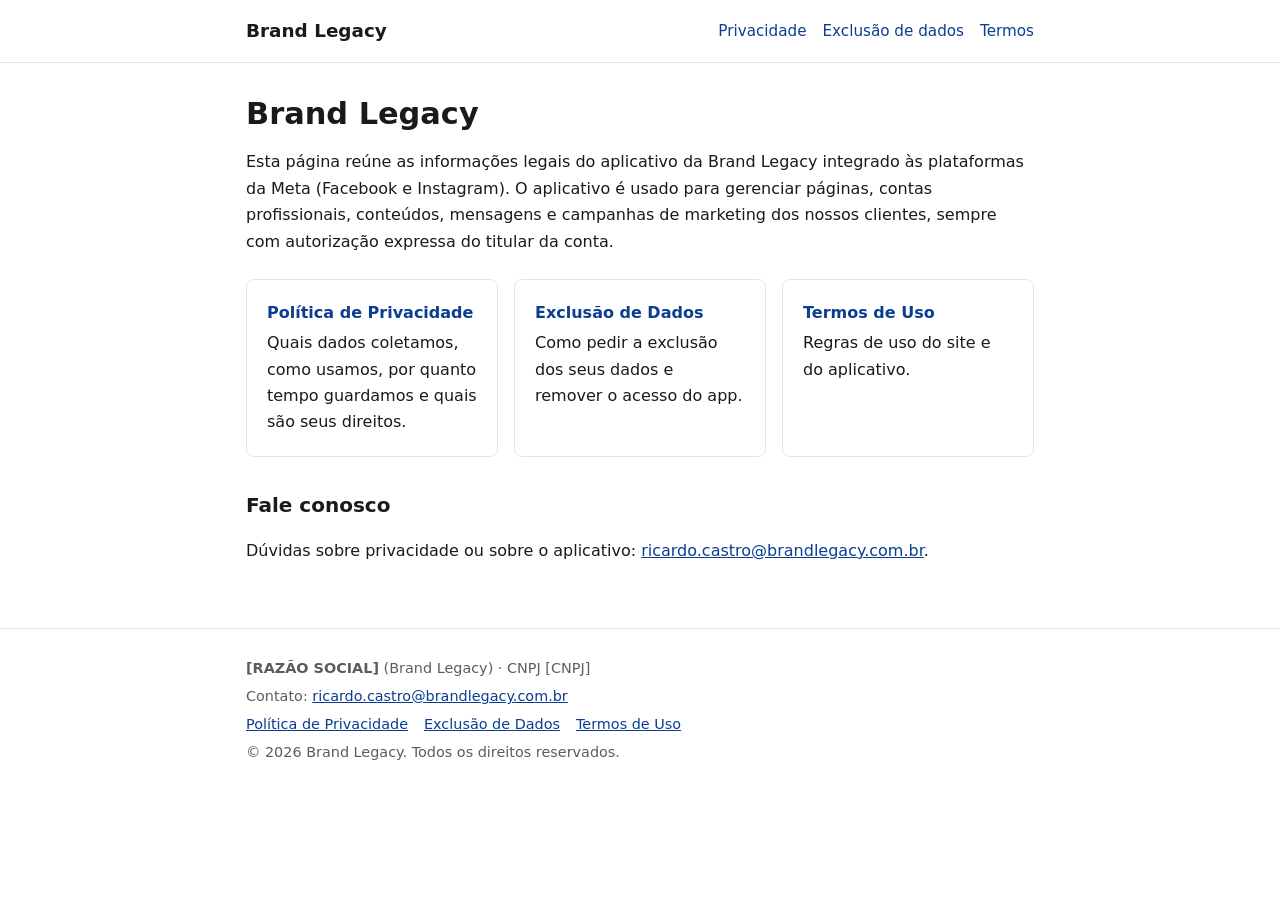
==== index.html @ 906a35f3 "Páginas legais do App Meta: início, privacidade, exclusão de dados e termos Co-Authored-By: Claude O" ====
<!doctype html>
<html lang="pt-BR">
<head>
<meta charset="utf-8">
<meta name="viewport" content="width=device-width, initial-scale=1">
<title>Brand Legacy | App Meta</title>
<meta name="description" content="Informações legais do aplicativo Brand Legacy integrado ao Facebook e Instagram.">
<meta name="robots" content="index, follow">
<link rel="stylesheet" href="assets/style.css">
</head>
<body>
<header class="top"><div class="wrap">
<a class="brand" href="./">Brand Legacy</a>
<nav><a href="politica-de-privacidade/">Privacidade</a><a href="exclusao-de-dados/">Exclusão de dados</a><a href="termos-de-uso/">Termos</a></nav>
</div></header>
<main><div class="wrap">
<h1>Brand Legacy</h1>
<p>Esta página reúne as informações legais do aplicativo da Brand Legacy integrado às plataformas da Meta (Facebook e Instagram). O aplicativo é usado para gerenciar páginas, contas profissionais, conteúdos, mensagens e campanhas de marketing dos nossos clientes, sempre com autorização expressa do titular da conta.</p>
<div class="cards">
<a class="card" href="politica-de-privacidade/"><strong>Política de Privacidade</strong>Quais dados coletamos, como usamos, por quanto tempo guardamos e quais são seus direitos.</a>
<a class="card" href="exclusao-de-dados/"><strong>Exclusão de Dados</strong>Como pedir a exclusão dos seus dados e remover o acesso do app.</a>
<a class="card" href="termos-de-uso/"><strong>Termos de Uso</strong>Regras de uso do site e do aplicativo.</a>
</div>
<h2>Fale conosco</h2>
<p>Dúvidas sobre privacidade ou sobre o aplicativo: <a href="mailto:ricardo.castro@brandlegacy.com.br">ricardo.castro@brandlegacy.com.br</a>.</p>
</div></main>
<footer><div class="wrap">
<p><strong>[RAZÃO SOCIAL]</strong> (Brand Legacy) · CNPJ [CNPJ]</p>
<p>Contato: <a href="mailto:ricardo.castro@brandlegacy.com.br">ricardo.castro@brandlegacy.com.br</a></p>
<p class="links"><a href="politica-de-privacidade/">Política de Privacidade</a><a href="exclusao-de-dados/">Exclusão de Dados</a><a href="termos-de-uso/">Termos de Uso</a></p>
<p>© 2026 Brand Legacy. Todos os direitos reservados.</p>
</div></footer>
</body>
</html>
---- assets/style.css ----
:root{--bg:#ffffff;--fg:#1a1a1a;--muted:#5c5c5c;--line:#e5e5e5;--accent:#0b3d91;--soft:#f5f7fb}
@media (prefers-color-scheme:dark){:root{--bg:#121212;--fg:#ececec;--muted:#a6a6a6;--line:#2a2a2a;--accent:#7fa8ff;--soft:#1b1d22}}
*{box-sizing:border-box}
html{-webkit-text-size-adjust:100%}
body{margin:0;background:var(--bg);color:var(--fg);font:16px/1.65 system-ui,-apple-system,"Segoe UI",Roboto,Helvetica,Arial,sans-serif}
a{color:var(--accent)}
.wrap{max-width:820px;margin:0 auto;padding:0 16px}
header.top{border-bottom:1px solid var(--line)}
header.top .wrap{display:flex;flex-wrap:wrap;align-items:center;justify-content:space-between;gap:8px;padding-top:16px;padding-bottom:16px}
.brand{font-weight:700;font-size:1.15rem;text-decoration:none;color:var(--fg)}
nav a{margin-left:16px;font-size:.95rem;text-decoration:none}
nav a:first-child{margin-left:0}
main{padding:32px 0 48px}
h1{font-size:1.9rem;line-height:1.25;margin:0 0 8px}
h2{font-size:1.25rem;margin:32px 0 8px}
h3{font-size:1.05rem;margin:20px 0 6px}
.meta{color:var(--muted);font-size:.9rem;margin-bottom:24px}
.box{background:var(--soft);border:1px solid var(--line);border-radius:8px;padding:16px 20px;margin:16px 0}
.cards{display:grid;grid-template-columns:repeat(auto-fit,minmax(220px,1fr));gap:16px;margin-top:24px}
.card{border:1px solid var(--line);border-radius:8px;padding:20px;text-decoration:none;color:var(--fg)}
.card strong{display:block;color:var(--accent);margin-bottom:4px}
ol li,ul li{margin-bottom:6px}
footer{border-top:1px solid var(--line);color:var(--muted);font-size:.9rem;padding:24px 0 40px}
footer p{margin:4px 0}
footer .links a{margin-right:16px;display:inline-block}
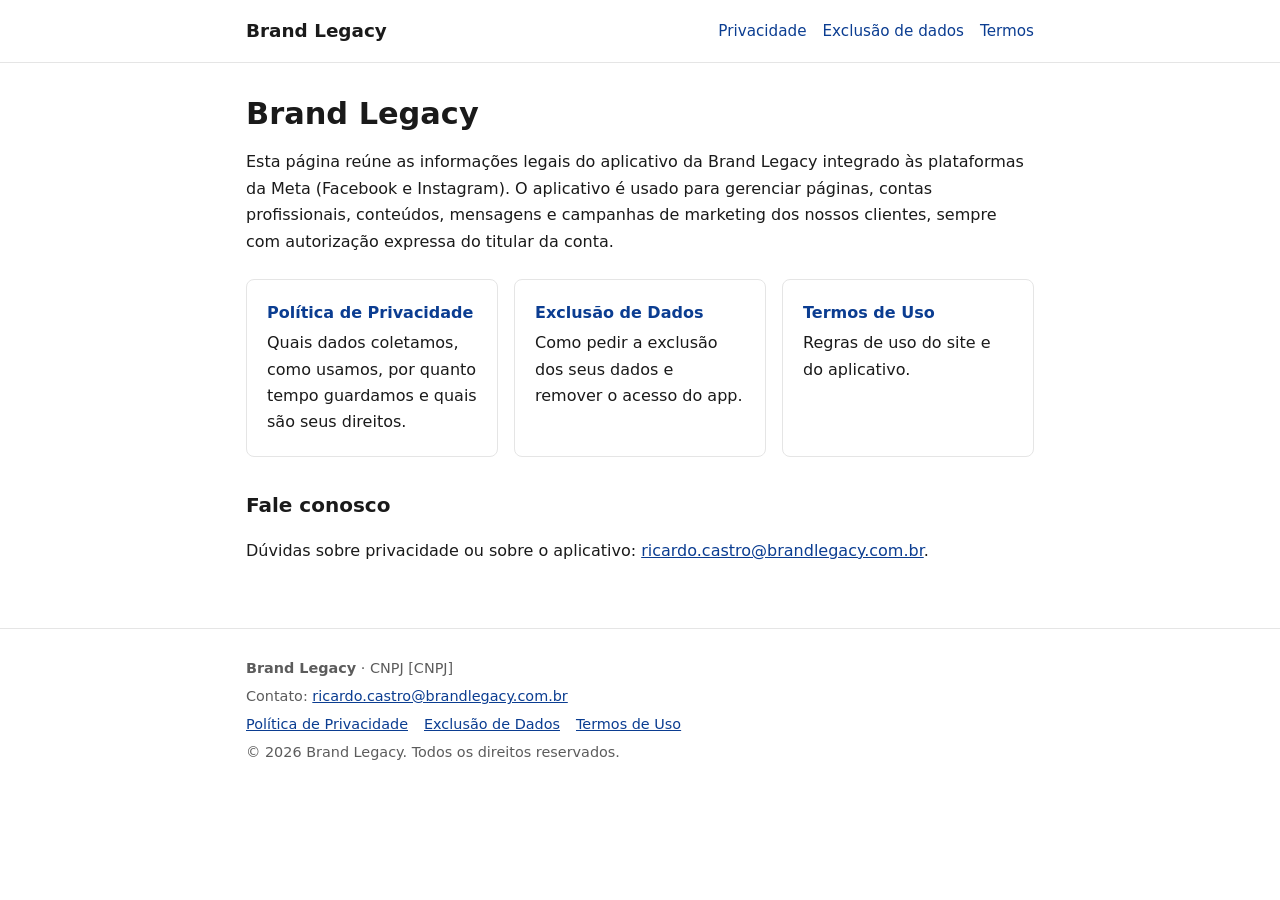
==== commit 0c6f6ada: "Remove razão social e define foro em São Paulo/SP Co-Authored-By: Claude Opus 5.5 <noreply@anthropic" ====
--- a/index.html
+++ b/index.html
@@ -25,7 +25,7 @@
 <p>Dúvidas sobre privacidade ou sobre o aplicativo: <a href="mailto:ricardo.castro@brandlegacy.com.br">ricardo.castro@brandlegacy.com.br</a>.</p>
 </div></main>
 <footer><div class="wrap">
-<p><strong>[RAZÃO SOCIAL]</strong> (Brand Legacy) · CNPJ [CNPJ]</p>
+<p><strong>Brand Legacy</strong> · CNPJ [CNPJ]</p>
 <p>Contato: <a href="mailto:ricardo.castro@brandlegacy.com.br">ricardo.castro@brandlegacy.com.br</a></p>
 <p class="links"><a href="politica-de-privacidade/">Política de Privacidade</a><a href="exclusao-de-dados/">Exclusão de Dados</a><a href="termos-de-uso/">Termos de Uso</a></p>
 <p>© 2026 Brand Legacy. Todos os direitos reservados.</p>
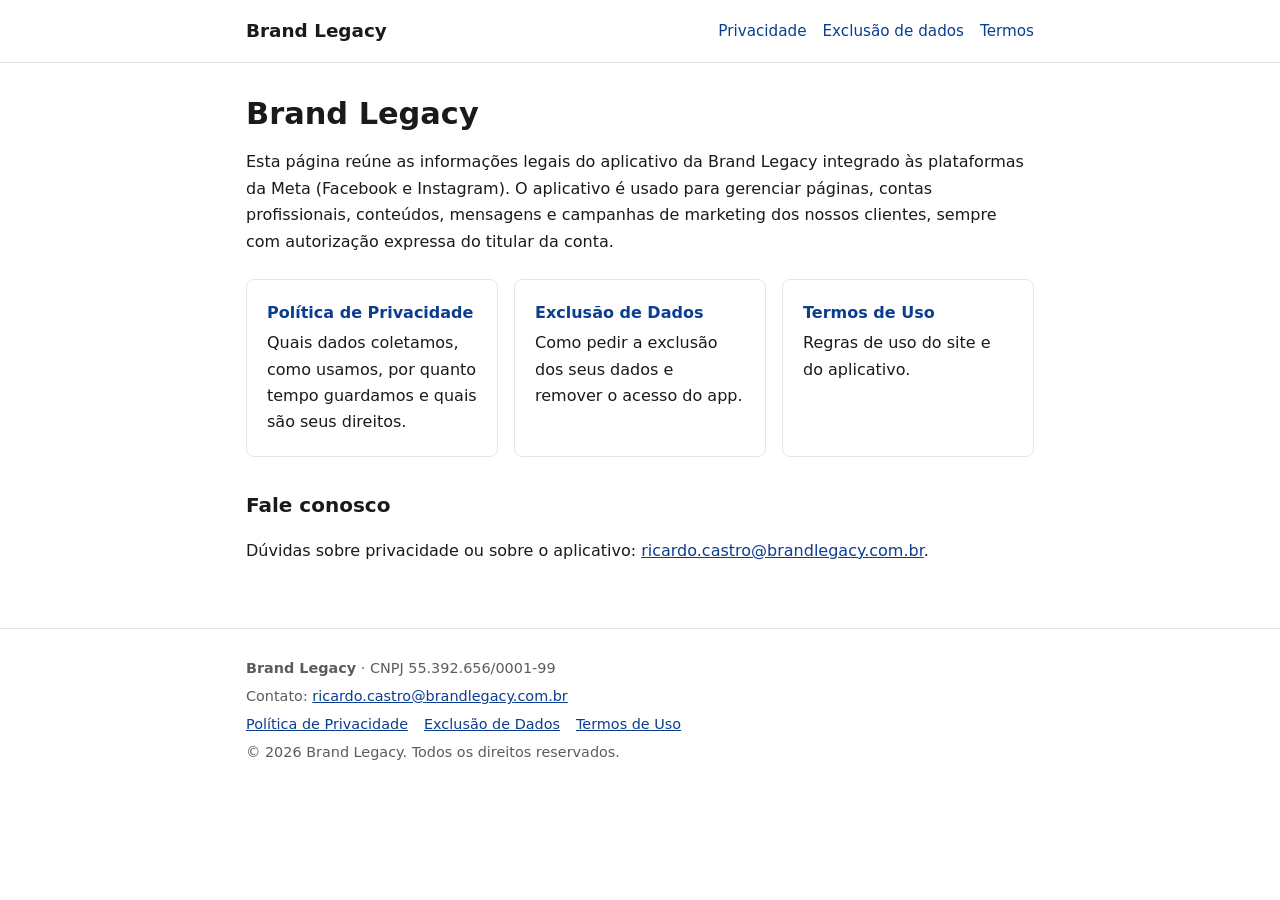
==== commit a72721d8: "Adiciona CNPJ 55.392.656/0001-99 Co-Authored-By: Claude Opus 5.5 <noreply@anthropic.com> Claude-Sess" ====
--- a/index.html
+++ b/index.html
@@ -25,7 +25,7 @@
 <p>Dúvidas sobre privacidade ou sobre o aplicativo: <a href="mailto:ricardo.castro@brandlegacy.com.br">ricardo.castro@brandlegacy.com.br</a>.</p>
 </div></main>
 <footer><div class="wrap">
-<p><strong>Brand Legacy</strong> · CNPJ [CNPJ]</p>
+<p><strong>Brand Legacy</strong> · CNPJ 55.392.656/0001-99</p>
 <p>Contato: <a href="mailto:ricardo.castro@brandlegacy.com.br">ricardo.castro@brandlegacy.com.br</a></p>
 <p class="links"><a href="politica-de-privacidade/">Política de Privacidade</a><a href="exclusao-de-dados/">Exclusão de Dados</a><a href="termos-de-uso/">Termos de Uso</a></p>
 <p>© 2026 Brand Legacy. Todos os direitos reservados.</p>
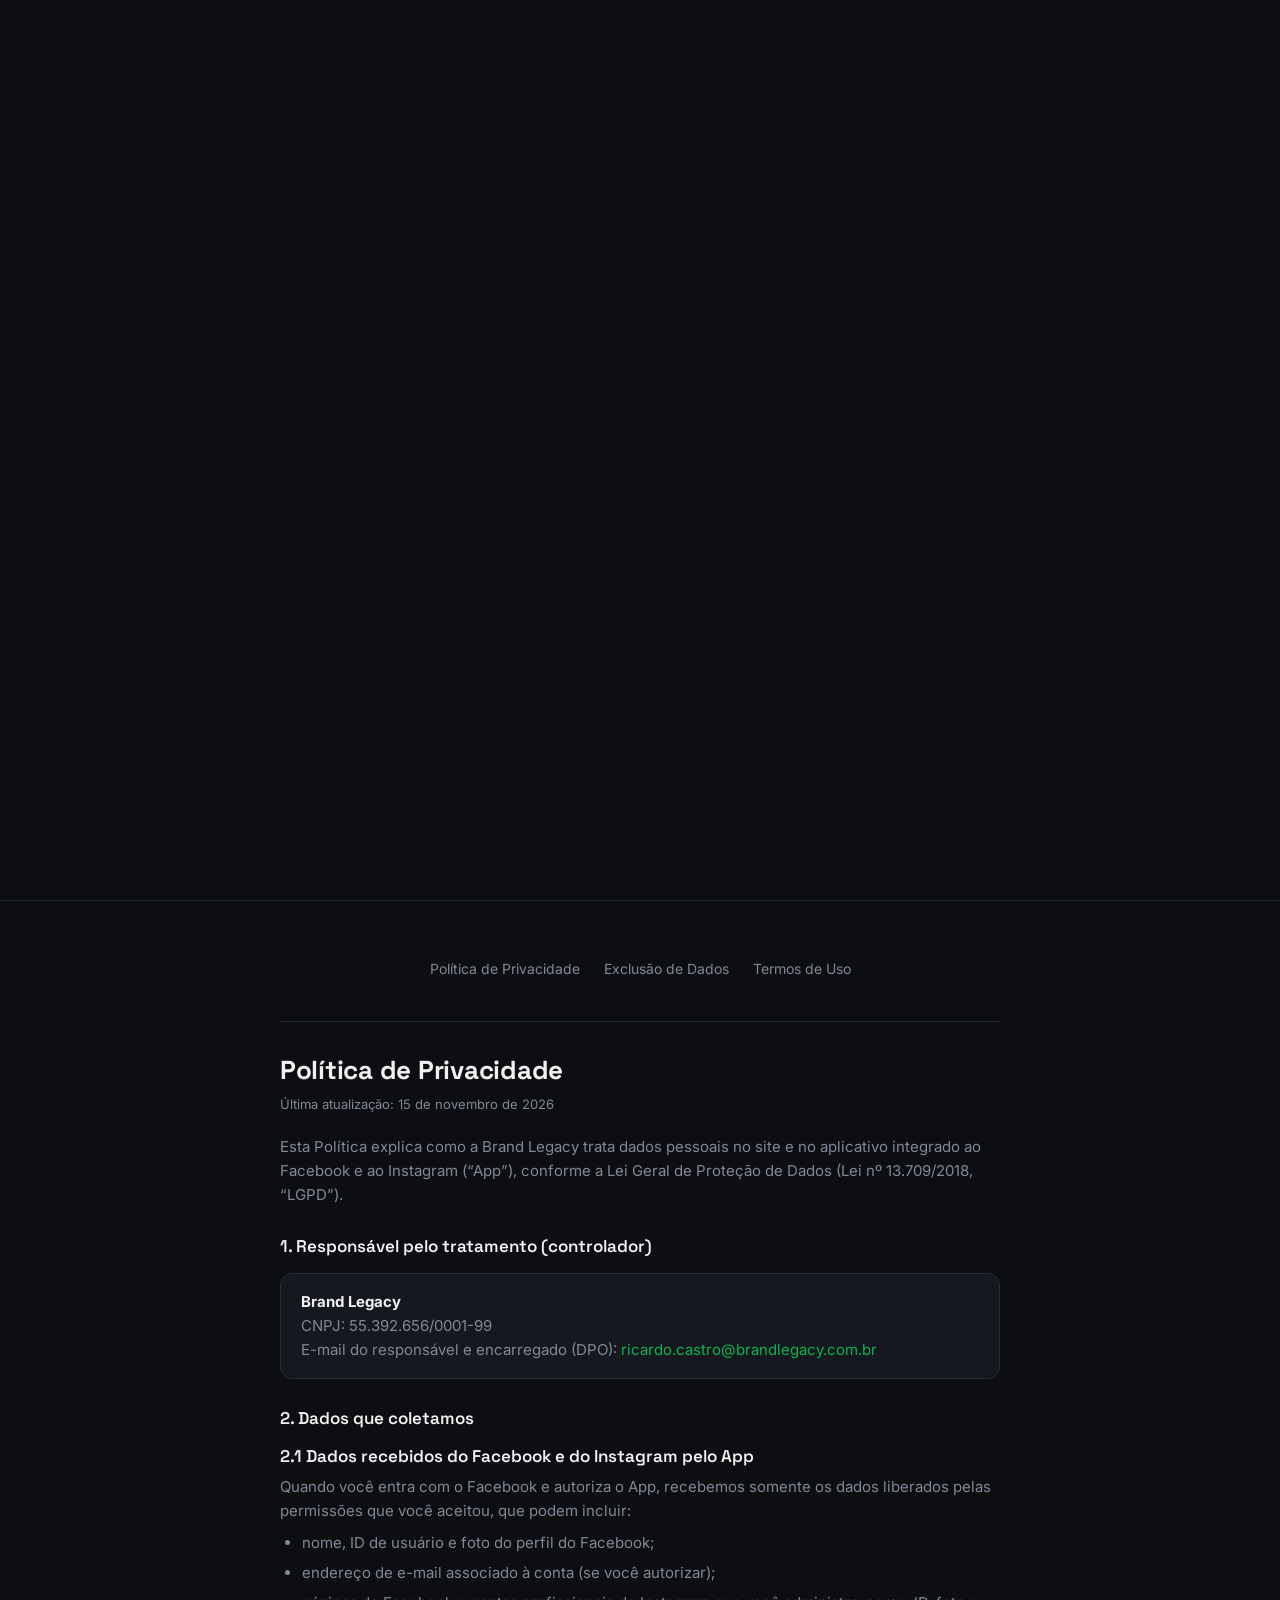
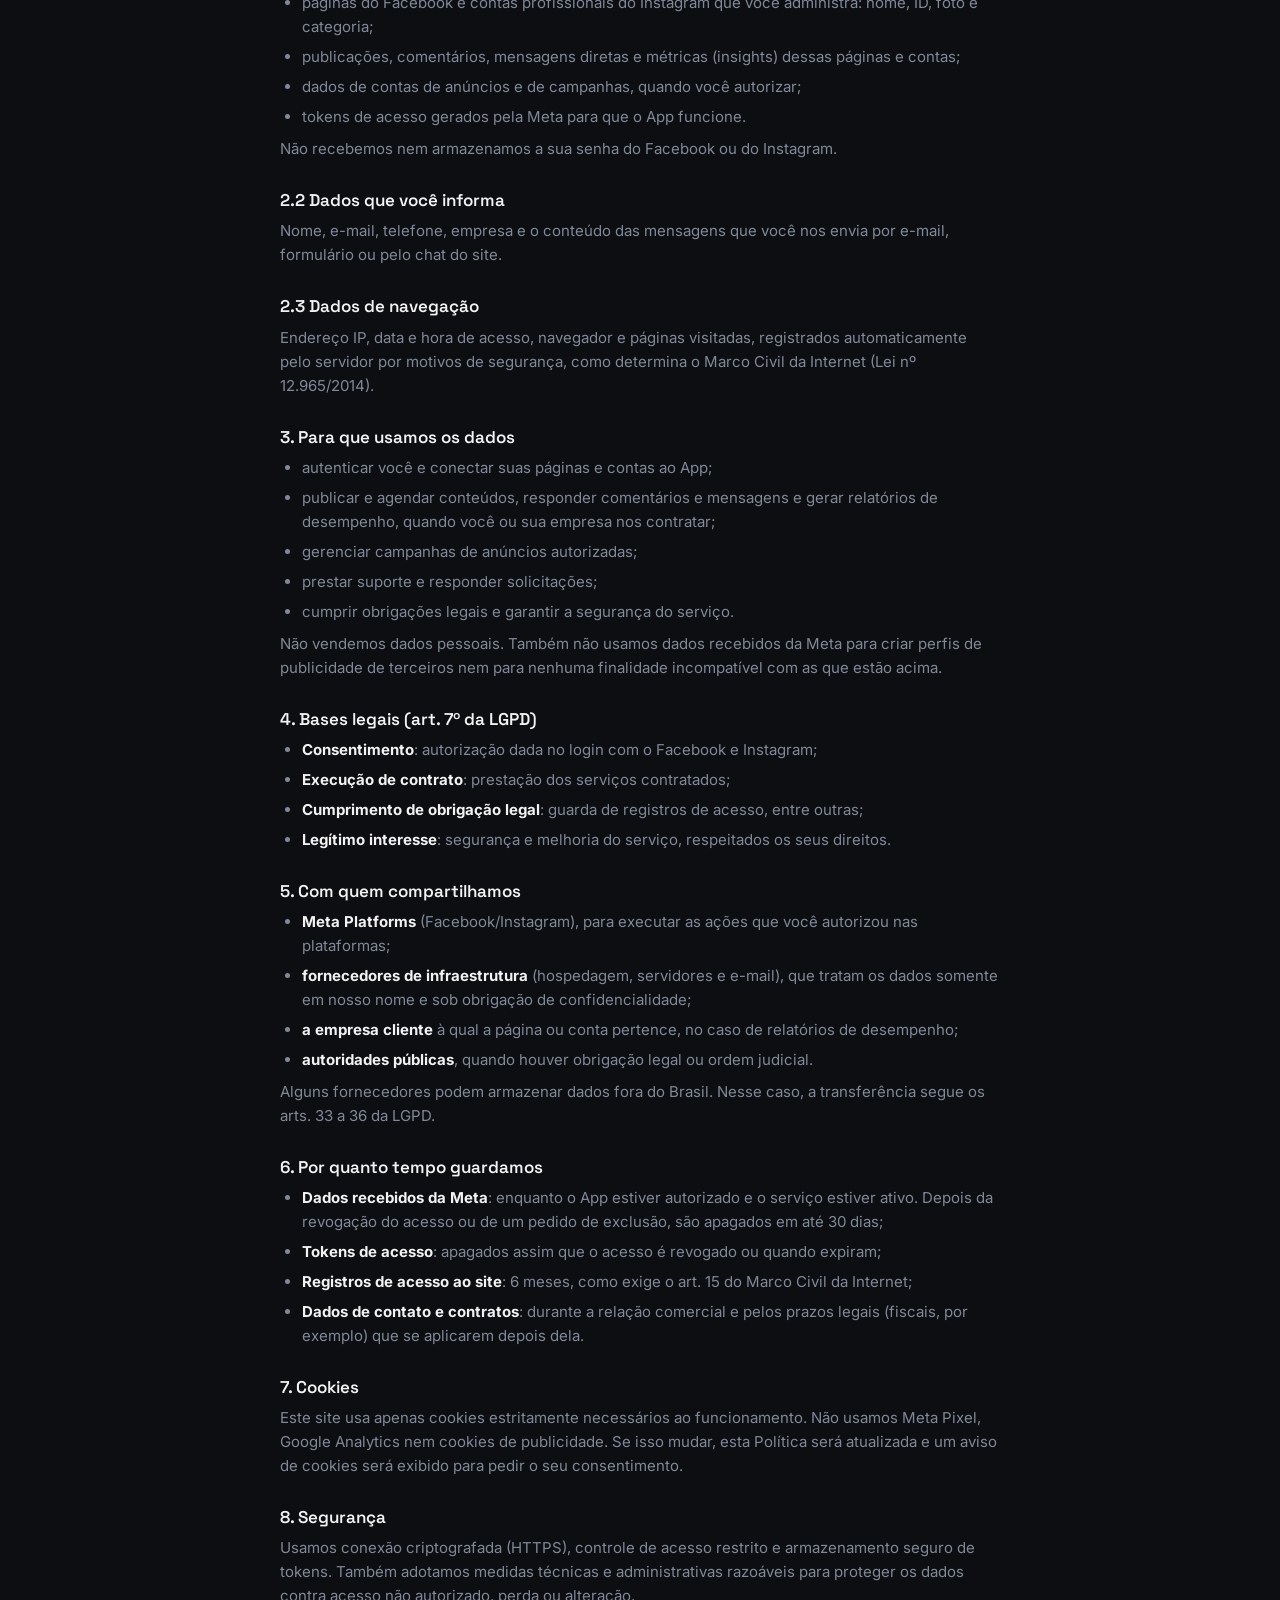
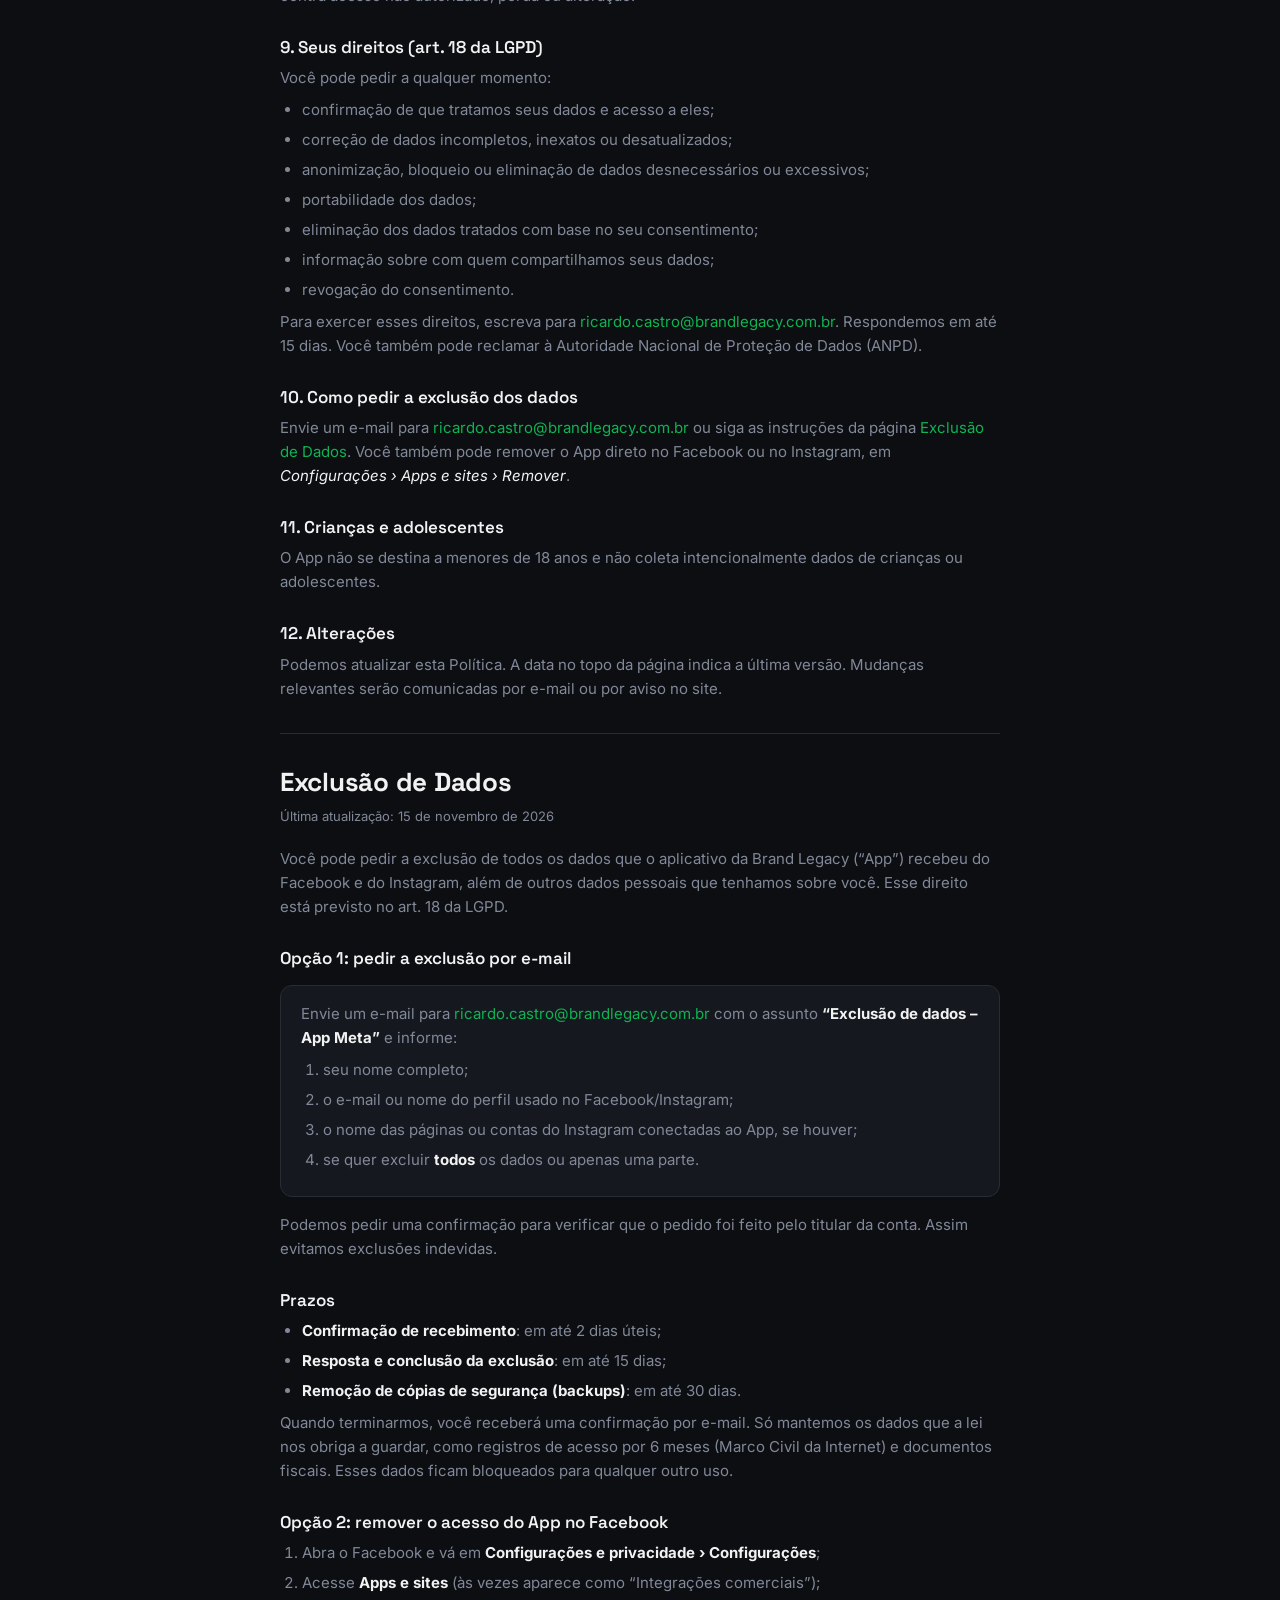
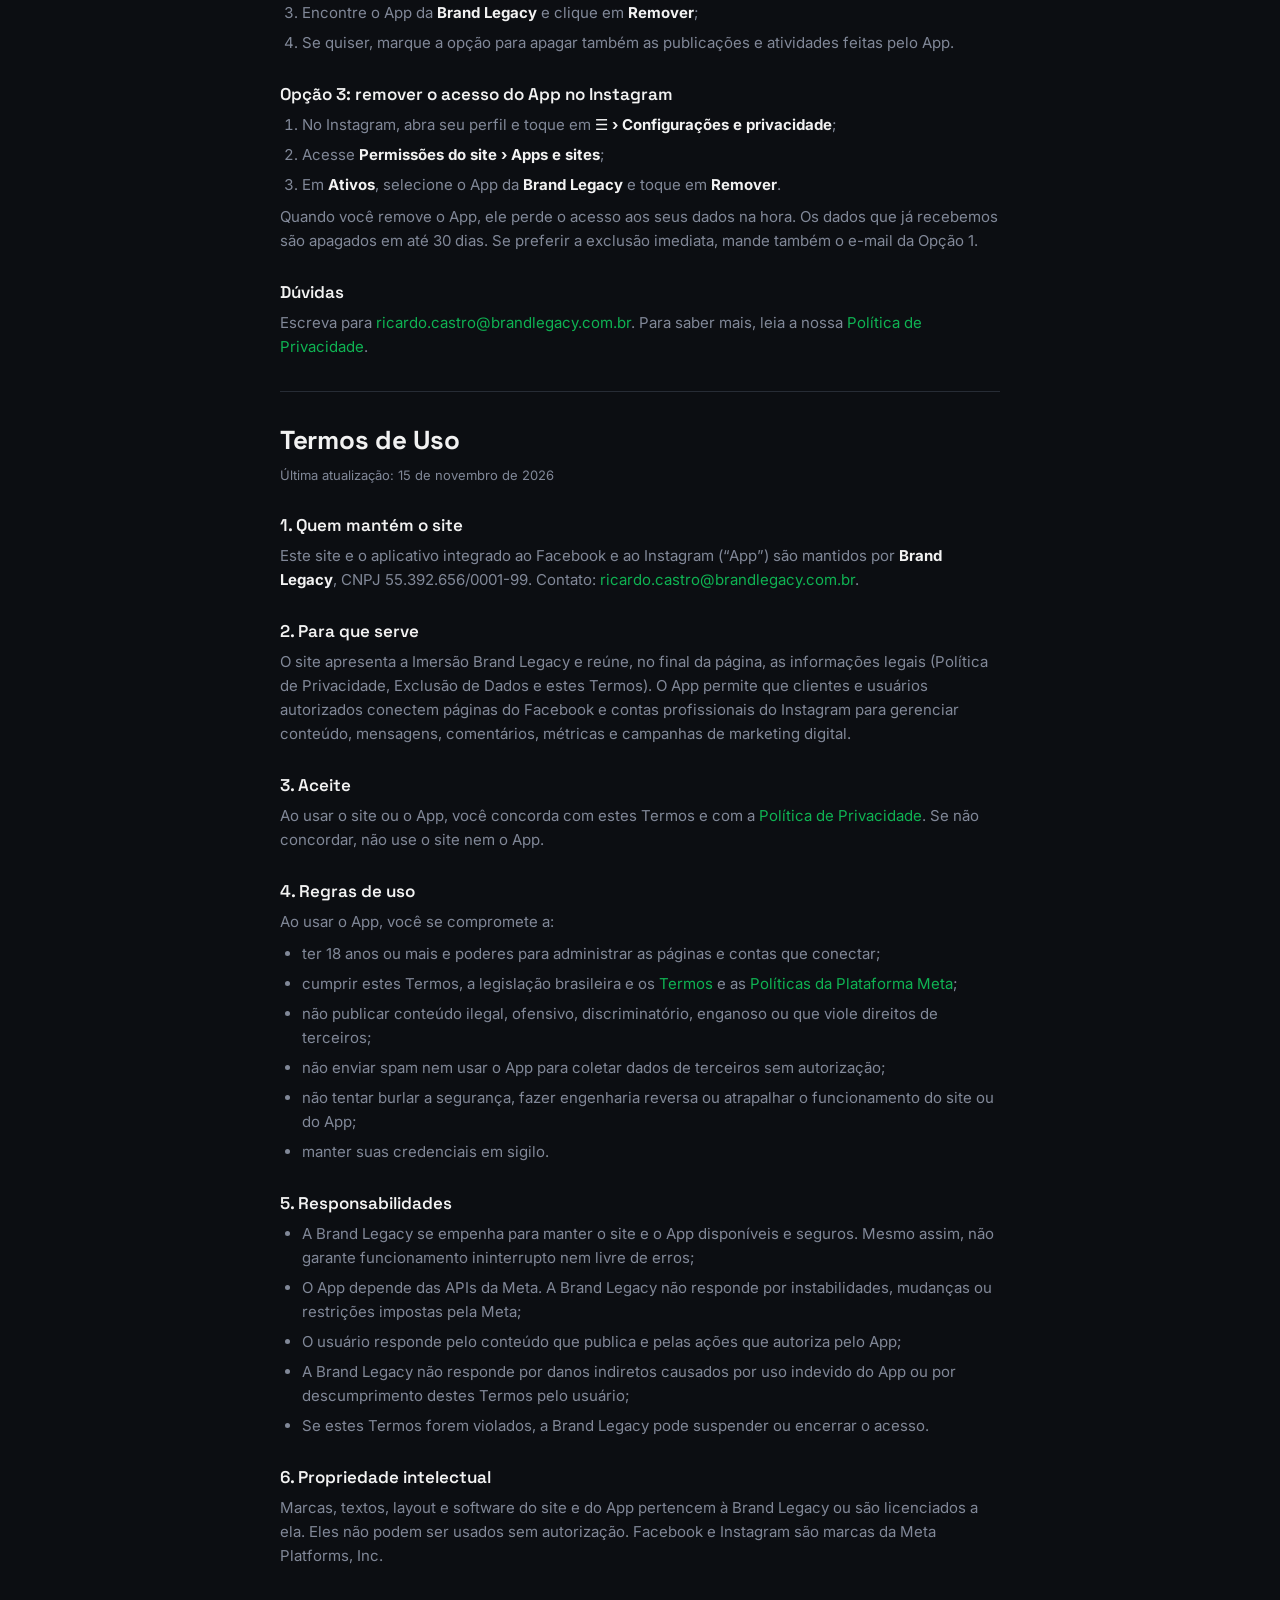
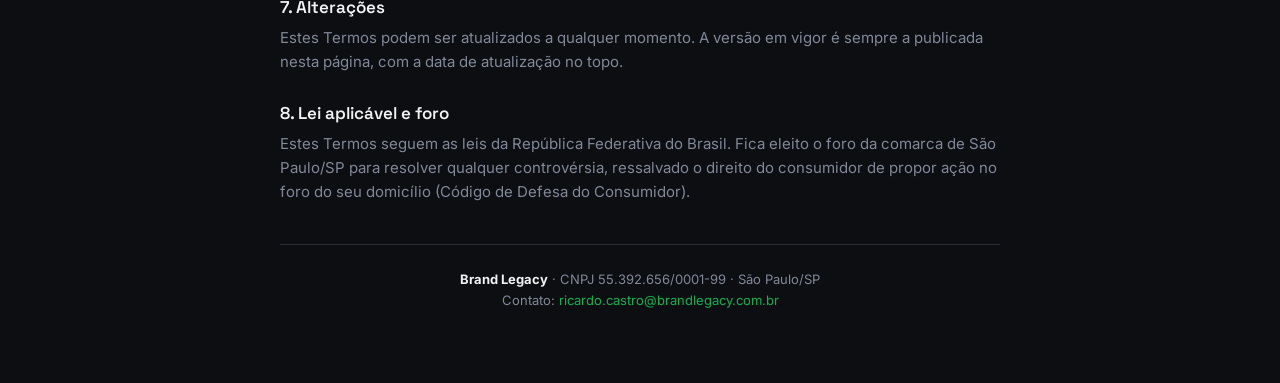
==== commit 24c6904e: "Página principal copiada do site original, com Política, Exclusão de Dados e Termos no final da pági" ====
--- a/index.html
+++ b/index.html
@@ -1,34 +1,446 @@
 <!doctype html>
 <html lang="pt-BR">
-<head>
-<meta charset="utf-8">
-<meta name="viewport" content="width=device-width, initial-scale=1">
-<title>Brand Legacy | App Meta</title>
-<meta name="description" content="Informações legais do aplicativo Brand Legacy integrado ao Facebook e Instagram.">
-<meta name="robots" content="index, follow">
-<link rel="stylesheet" href="assets/style.css">
+  <head>
+    <meta charset="UTF-8" />
+    <script>
+/* Rastreamento desativado neste subdomínio (ver Política de Privacidade, seção 7). */
+(function(){
+  var B=/supabase\.co\/(rest\/v1\/(page_views|site_events|tracking_events)|functions\/v1\/ga-config)|googletagmanager\.com|google-analytics\.com|doubleclick\.net|facebook\.(com|net)\/(tr|en_US)/i;
+  var f=window.fetch;
+  if(f)window.fetch=function(u){var s=(u&&u.url)||String(u);if(B.test(s))return Promise.resolve(new Response('{}',{status:200,headers:{'Content-Type':'application/json'}}));return f.apply(this,arguments)};
+  var o=XMLHttpRequest.prototype.open;
+  XMLHttpRequest.prototype.open=function(m,u){if(B.test(String(u))){arguments[1]='data:application/json,{}';}return o.apply(this,arguments)};
+  if(navigator.sendBeacon){var sb=navigator.sendBeacon.bind(navigator);navigator.sendBeacon=function(u){return B.test(String(u))?true:sb.apply(null,arguments)}}
+  var ce=document.createElement.bind(document);
+  document.createElement=function(t){var e=ce(t);if(String(t).toLowerCase()==='script'){var d=Object.getOwnPropertyDescriptor(HTMLScriptElement.prototype,'src');Object.defineProperty(e,'src',{set:function(v){if(B.test(String(v)))return;d.set.call(this,v)},get:function(){return d.get.call(this)}})}return e};
+  window.fbq=function(){};window.gtag=function(){};window.dataLayer=[];
+})();
+</script>
+
+    <meta name="google-site-verification" content="Jf6M17iDHsQ8Lj44JMOpCDrs-_QH5Rb-cKYCN1VWQA0" />
+    <meta name="viewport" content="width=device-width, initial-scale=1.0, viewport-fit=cover" />
+
+    
+    
+    
+
+    <!-- Imagem principal do topo: começa a baixar antes do JS (LCP mobile) -->
+    <link rel="preload" as="image" href="/hero-plateia-768.webp" imagesrcset="/hero-plateia-768.webp 768w, /hero-plateia-1280.webp 1280w, /hero-plateia.webp 1600w" imagesizes="100vw" fetchpriority="high" />
+
+    
+    <title>Imersão Brand Legacy | Sistema de escala para marcas de +R$100 mil/mês</title>
+    <meta name="description" content="Três dias em Alphaville, São Paulo, 29 a 31 de outubro de 2026, com seis sócios dentro da sua operação. Para donos de marca própria acima de R$100 mil por mês que querem escalar com margem e previsibilidade.">
+    <meta name="keywords" content="imersão brand legacy, brand legacy, imersão para donos de marca, escalar marca, imersão empresarial presencial, alphaville sp, imersão presencial 2026">
+    <meta name="author" content="Brand Legacy" />
+    <meta name="robots" content="index, follow, max-image-preview:large, max-snippet:-1, max-video-preview:-1" />
+    <link rel="canonical" href="https://imersao.brandlegacy.com.br/imersao-brand-legacy" />
+
+    <link rel="icon" href="/favicon.png?v=20260828" type="image/png" sizes="64x64" />
+    <link rel="apple-touch-icon" href="/apple-touch-icon.png?v=20260828" sizes="180x180" />
+    <link rel="mask-icon" href="/safari-pinned-tab.svg?v=20260828" color="#0f1a12" />
+    <link rel="manifest" href="/site.webmanifest?v=20260828" />
+    <meta name="theme-color" content="#0f1a12" />
+
+
+    <!-- Medição (Meta Pixel) carregada após a primeira interação ou ociosidade, para não travar a abertura.
+         O GA4 é inicializado pelo app (src/lib/ga.ts) com o ID servido pelo backend, também de forma lazy. -->
+    
+
+    <!-- Preconnect for performance -->
+    <link rel="preconnect" href="https://fonts.googleapis.com" />
+    <link rel="preconnect" href="https://fonts.gstatic.com" crossorigin />
+    <link rel="dns-prefetch" href="https://www.youtube-nocookie.com" />
+    <link rel="dns-prefetch" href="https://i.ytimg.com" />
+    <link rel="dns-prefetch" href="https://cdn.pandavideo.com" />
+
+    <!-- Non-render-blocking font loading -->
+    <link rel="preload" as="style" href="https://fonts.googleapis.com/css2?family=Inter:wght@400;500;600;700&family=Space+Grotesk:wght@600;700&display=swap" />
+    <link rel="stylesheet" href="https://fonts.googleapis.com/css2?family=Inter:wght@400;500;600;700&family=Space+Grotesk:wght@600;700&display=swap" media="print" onload="this.media='all'" />
+
+    <meta property="og:type" content="website" />
+    <meta property="og:url" content="https://imersao.brandlegacy.com.br/imersao-brand-legacy" />
+    <meta property="og:locale" content="pt_BR" />
+    <meta property="og:site_name" content="Brand Legacy" />
+    <meta property="og:title" content="Imersão Brand Legacy | Sistema de escala para marcas de +R$100 mil/mês">
+    <meta property="og:description" content="Três dias em Alphaville, São Paulo, 29 a 31 de outubro de 2026, com seis sócios dentro da sua operação. Para donos de marca própria acima de R$100 mil por mês que querem escalar com margem e previsibilidade.">
+    <!-- Imagem de compartilhamento 1200x630. Troque public/og-image.jpg para atualizar. -->
+    <meta property="og:image" content="https://imersao.brandlegacy.com.br/og-image.jpg" />
+    <meta property="og:image:width" content="1200" />
+    <meta property="og:image:height" content="630" />
+
+    <meta name="twitter:card" content="summary_large_image" />
+    <meta name="twitter:url" content="https://imersao.brandlegacy.com.br/imersao-brand-legacy" />
+    <meta name="twitter:title" content="Imersão Brand Legacy | Sistema de escala para marcas de +R$100 mil/mês">
+    <meta name="twitter:description" content="Três dias em Alphaville, São Paulo, 29 a 31 de outubro de 2026, com seis sócios dentro da sua operação. Para donos de marca própria acima de R$100 mil por mês que querem escalar com margem e previsibilidade.">
+    <meta name="twitter:image" content="https://imersao.brandlegacy.com.br/og-image.jpg" />
+
+    <!-- Dados estruturados estáticos (existem no HTML cru, antes de qualquer JS) -->
+    <script type="application/ld+json">
+    {
+      "@context": "https://schema.org",
+      "@type": "EducationEvent",
+      "name": "Imersão Brand Legacy",
+      "description": "Imersão presencial de 3 dias em Alphaville, São Paulo, 29, 30 e 31 de outubro de 2026, conduzida pelos 6 sócios do Brand Legacy, para donos de marca que já faturam acima de R$100 mil por mês e querem escalar com margem, gestão e previsibilidade.",
+      "startDate": "2026-10-29T09:00:00-03:00",
+      "endDate": "2026-10-31T19:00:00-03:00",
+      "doorTime": "2026-10-29T08:00:00-03:00",
+      "eventAttendanceMode": "https://schema.org/OfflineEventAttendanceMode",
+      "eventStatus": "https://schema.org/EventScheduled",
+      "location": {
+        "@type": "Place",
+        "name": "Alphaville",
+        "address": {
+          "@type": "PostalAddress",
+          "addressLocality": "Barueri",
+          "addressRegion": "SP",
+          "addressCountry": "BR"
+        }
+      },
+      "offers": {
+        "@type": "Offer",
+        "availability": "https://schema.org/LimitedAvailability",
+        "url": "https://imersao.brandlegacy.com.br/imersao-brand-legacy#ingressos",
+        "priceCurrency": "BRL",
+        "category": "Valor sob consulta",
+        "validFrom": "2026-01-01T00:00:00-03:00"
+      },
+      "organizer": {
+        "@type": "Organization",
+        "name": "Brand Legacy",
+        "url": "https://imersao.brandlegacy.com.br/imersao-brand-legacy",
+        "sameAs": [
+          "https://www.instagram.com/brandlegacy_/"
+        ]
+      },
+      "performer": [
+        { "@type": "Person", "name": "Nivaldo Júnior", "jobTitle": "Founder do Grupo Vitabe", "description": "Conduz o pilar de gestão e margens. Grupo com mais de R$300 milhões de faturamento anual." },
+        { "@type": "Person", "name": "Lucas Conde", "jobTitle": "CEO da Denavita", "description": "Conduz planejamento e modelo de negócio. Levou a Denavita do zero a R$24 milhões em 2 anos." },
+        { "@type": "Person", "name": "Carolina Viudes", "jobTitle": "Founder da Bisyou Skincare", "description": "Conduz marca, comunidade e influência. Construiu uma comunidade de 300 mil clientes." },
+        { "@type": "Person", "name": "Dom Barros", "jobTitle": "Sócio da Denavita", "description": "Conduz canais de venda e marketplaces. Do zero a R$1 milhão por mês em 7 meses." },
+        { "@type": "Person", "name": "Lásaro do Carmo", "jobTitle": "Ex-Presidente da Jequiti", "description": "Conduz visão de CEO. Conselheiro de CEOs de grandes empresas." },
+        { "@type": "Person", "name": "Diego Santana", "jobTitle": "Especialista em e-commerce com IA", "description": "Conduz e-commerce com IA e dados. Mais de R$1,2 bilhão em resultado gerado em 18 anos." }
+      ],
+      "maximumAttendeeCapacity": 30,
+      "remainingAttendeeCapacity": 30,
+      "inLanguage": "pt-BR",
+      "isAccessibleForFree": false,
+      "image": "https://imersao.brandlegacy.com.br/og-image.jpg",
+      "audience": {
+        "@type": "Audience",
+        "audienceType": "Donos de marca acima de R$100 mil/mês"
+      },
+      "teaches": [
+        "Planejamento e modelo de negócio",
+        "Gestão e margens",
+        "Marca, comunidade e influência",
+        "Canais de venda e marketplaces",
+        "Performance e aquisição",
+        "E-commerce com IA e dados"
+      ],
+      "subEvent": [
+        {
+          "@type": "EducationEvent",
+          "name": "Dia 1: diagnóstico e onde o lucro está vazando",
+          "startDate": "2026-10-29T09:00:00-03:00",
+          "endDate": "2026-10-29T19:00:00-03:00",
+          "location": { "@type": "Place", "name": "Alphaville", "address": { "@type": "PostalAddress", "addressLocality": "Barueri", "addressRegion": "SP", "addressCountry": "BR" } }
+        },
+        {
+          "@type": "EducationEvent",
+          "name": "Dia 2: marca, canais e aquisição",
+          "startDate": "2026-10-30T09:00:00-03:00",
+          "endDate": "2026-10-30T19:00:00-03:00",
+          "location": { "@type": "Place", "name": "Alphaville", "address": { "@type": "PostalAddress", "addressLocality": "Barueri", "addressRegion": "SP", "addressCountry": "BR" } }
+        },
+        {
+          "@type": "EducationEvent",
+          "name": "Dia 3: plano de 90 dias escrito e priorizado",
+          "startDate": "2026-10-31T09:00:00-03:00",
+          "endDate": "2026-10-31T19:00:00-03:00",
+          "location": { "@type": "Place", "name": "Alphaville", "address": { "@type": "PostalAddress", "addressLocality": "Barueri", "addressRegion": "SP", "addressCountry": "BR" } }
+        }
+      ],
+      "potentialAction": {
+        "@type": "ApplyAction",
+        "name": "Quero saber se minha marca se qualifica",
+        "target": "https://imersao.brandlegacy.com.br/quiz"
+      },
+      "url": "https://imersao.brandlegacy.com.br/imersao-brand-legacy"
+    }
+    </script>
+    <script type="application/ld+json">
+    {
+      "@context": "https://schema.org",
+      "@type": "Organization",
+      "@id": "https://imersao.brandlegacy.com.br/#organizacao",
+      "name": "Brand Legacy",
+      "url": "https://imersao.brandlegacy.com.br/imersao-brand-legacy",
+      "logo": "https://imersao.brandlegacy.com.br/og-image.jpg",
+      "image": "https://imersao.brandlegacy.com.br/og-image.jpg",
+      "areaServed": "BR",
+      "knowsLanguage": "pt-BR",
+      "sameAs": [
+        "https://www.instagram.com/brandlegacy_/"
+      ],
+      "description": "Conselho de 6 sócios que somam mais de R$1 bilhão de faturamento, dedicado a ajudar marcas de +R$100 mil/mês a escalar com margem e previsibilidade."
+    }
+    </script>
+    <script type="application/ld+json">
+    {
+      "@context": "https://schema.org",
+      "@type": "WebSite",
+      "@id": "https://imersao.brandlegacy.com.br/#site",
+      "name": "Brand Legacy",
+      "url": "https://imersao.brandlegacy.com.br/",
+      "inLanguage": "pt-BR",
+      "publisher": { "@id": "https://imersao.brandlegacy.com.br/#organizacao" }
+    }
+    </script>
+    <script type="application/ld+json">
+    {
+      "@context": "https://schema.org",
+      "@type": "BreadcrumbList",
+      "@id": "https://imersao.brandlegacy.com.br/imersao-brand-legacy#breadcrumb",
+      "itemListElement": [
+        { "@type": "ListItem", "position": 1, "name": "Brand Legacy", "item": "https://imersao.brandlegacy.com.br/" },
+        { "@type": "ListItem", "position": 2, "name": "Imersão Brand Legacy", "item": "https://imersao.brandlegacy.com.br/imersao-brand-legacy" }
+      ]
+    }
+    </script>
+    <script type="application/ld+json">
+    {
+      "@context": "https://schema.org",
+      "@type": "WebPage",
+      "@id": "https://imersao.brandlegacy.com.br/imersao-brand-legacy",
+      "url": "https://imersao.brandlegacy.com.br/imersao-brand-legacy",
+      "name": "Imersão Brand Legacy | Sistema de escala para marcas de +R$100 mil/mês",
+      "description": "Três dias em Alphaville, São Paulo, 29 a 31 de outubro de 2026, com seis sócios dentro da sua operação. Para donos de marca própria acima de R$100 mil por mês que querem escalar com margem e previsibilidade.",
+      "inLanguage": "pt-BR",
+      "isPartOf": { "@id": "https://imersao.brandlegacy.com.br/#site" },
+      "breadcrumb": { "@id": "https://imersao.brandlegacy.com.br/imersao-brand-legacy#breadcrumb" },
+      "primaryImageOfPage": {
+        "@type": "ImageObject",
+        "url": "https://imersao.brandlegacy.com.br/og-image.jpg",
+        "width": 1200,
+        "height": 630
+      },
+      "speakable": {
+        "@type": "SpeakableSpecification",
+        "cssSelector": ["h1", "#resumo-imersao"]
+      }
+    }
+    </script>
+
+    <script type="application/ld+json" id="ld-faq">{"@context": "https://schema.org", "@type": "FAQPage", "mainEntity": [{"@type": "Question", "name": "Minha marca fatura R$120 mil por mês. É pouco para essa sala?", "acceptedAnswer": {"@type": "Answer", "text": "Não. O corte de entrada é R$100 mil/mês com produto próprio. Nesse estágio a discussão já é de margem, canais e estrutura, que é exatamente o que a sala resolve. Abaixo disso, o conteúdo fica grande demais para o seu momento."}}, {"@type": "Question", "name": "Não consigo parar três dias. Vale a pena mesmo assim?", "acceptedAnswer": {"@type": "Answer", "text": "Se você não consegue sair três dias, esse já é um dos problemas que a imersão trata. O trabalho é feito em bloco, com sua operação na mesa. Vir pela metade rende metade do resultado, então prefira uma edição em que você consiga se dedicar por inteiro."}}, {"@type": "Question", "name": "É palestra ou eu vou trabalhar na minha operação?", "acceptedAnswer": {"@type": "Answer", "text": "Você trabalha. Cada bloco termina com uma entrega aplicada ao seu negócio: números revisados, canais priorizados, plano escrito. Os sócios conduzem o raciocínio, mas quem preenche é você, com os seus dados."}}, {"@type": "Question", "name": "Vou sair com um plano genérico ou específico da minha marca?", "acceptedAnswer": {"@type": "Answer", "text": "Específico. O plano de 90 dias é construído sobre a sua margem, os seus canais e a sua estrutura de time. Você leva prioridades definidas, com responsável e prazo, não um modelo em branco."}}, {"@type": "Question", "name": "O que eu preciso preparar antes de ir?", "acceptedAnswer": {"@type": "Answer", "text": "Você recebe um diagnóstico para preencher com os números da sua operação: faturamento por canal, margem, custo de aquisição e estrutura de time. Quanto mais completo, mais profundo fica o seu plano. Leva cerca de 30 minutos e é o que permite trabalhar com dado real na sala, em vez de estimativa."}}, {"@type": "Question", "name": "O que acontece depois da imersão? Existe acompanhamento?", "acceptedAnswer": {"@type": "Answer", "text": "São três encontros online em grupo com os sócios nos 90 dias seguintes, mais o grupo de networking com os participantes. No formato VIP há também um diagnóstico individual com um consultor formado no método."}}, {"@type": "Question", "name": "Vou ser pressionado a comprar outra coisa dentro do evento?", "acceptedAnswer": {"@type": "Answer", "text": "Não. Existem programas de acompanhamento e eles são apresentados apenas a quem pedir. A sala é para trabalhar a sua marca, não para assistir a uma oferta."}}, {"@type": "Question", "name": "Posso levar meu sócio ou alguém do time?", "acceptedAnswer": {"@type": "Answer", "text": "Sim, desde que a pessoa tenha vaga própria. Cada participante ocupa uma das vagas da edição e a aplicação é analisada individualmente. Marcas que vêm em dupla costumam executar mais rápido depois."}}, {"@type": "Question", "name": "Por que o valor não está na página?", "acceptedAnswer": {"@type": "Answer", "text": "Porque a vaga é analisada antes de ser oferecida. Na conversa de 20 minutos o consultor entende o momento da sua marca, confirma se a imersão faz sentido agora e apresenta as condições dos dois formatos. Se não fizer sentido, ele diz isso, e você não perde tempo nem dinheiro."}}, {"@type": "Question", "name": "Como funciona a seleção e em quanto tempo recebo resposta?", "acceptedAnswer": {"@type": "Answer", "text": "Você preenche a aplicação, um consultor conversa com você por 20 minutos e confirma se a imersão faz sentido agora. A resposta sai em até 24 horas. São 30 vagas por edição."}}, {"@type": "Question", "name": "E se eu comprar e não puder ir?", "acceptedAnswer": {"@type": "Answer", "text": "Sua vaga pode ser transferida para a edição seguinte. A política completa de transferência e cancelamento é apresentada antes da confirmação, sem letra miúda."}}]}</script>
+
+  <link href="https://fonts.googleapis.com/css2?family=Inter:wght@400..700&family=Fraunces:ital,wght@0,400..700;1,400..700&display=swap" rel="stylesheet">
+  <script type="module" crossorigin src="/assets/index-CFCYgRdG.js"></script>
+  <link rel="modulepreload" crossorigin href="/assets/react-dTYpw-rq.js">
+  <link rel="modulepreload" crossorigin href="/assets/motion-E6VFDnnv.js">
+  <link rel="stylesheet" crossorigin href="/assets/index-D3KaJYSE.css">
 </head>
-<body>
-<header class="top"><div class="wrap">
-<a class="brand" href="./">Brand Legacy</a>
-<nav><a href="politica-de-privacidade/">Privacidade</a><a href="exclusao-de-dados/">Exclusão de dados</a><a href="termos-de-uso/">Termos</a></nav>
-</div></header>
-<main><div class="wrap">
-<h1>Brand Legacy</h1>
-<p>Esta página reúne as informações legais do aplicativo da Brand Legacy integrado às plataformas da Meta (Facebook e Instagram). O aplicativo é usado para gerenciar páginas, contas profissionais, conteúdos, mensagens e campanhas de marketing dos nossos clientes, sempre com autorização expressa do titular da conta.</p>
-<div class="cards">
-<a class="card" href="politica-de-privacidade/"><strong>Política de Privacidade</strong>Quais dados coletamos, como usamos, por quanto tempo guardamos e quais são seus direitos.</a>
-<a class="card" href="exclusao-de-dados/"><strong>Exclusão de Dados</strong>Como pedir a exclusão dos seus dados e remover o acesso do app.</a>
-<a class="card" href="termos-de-uso/"><strong>Termos de Uso</strong>Regras de uso do site e do aplicativo.</a>
+
+  <body>
+    
+    
+    
+    
+    <div id="root"></div>
+<style>
+#legal{background:hsl(var(--background));color:hsl(var(--foreground));border-top:1px solid hsl(var(--border));font-family:Inter,system-ui,sans-serif;font-size:15px;line-height:1.7;padding:56px 16px 72px}
+#legal .bl-wrap{max-width:720px;margin:0 auto}
+#legal .bl-nav{display:flex;flex-wrap:wrap;gap:8px 24px;justify-content:center;margin-bottom:40px}
+#legal a{color:hsl(var(--primary));text-underline-offset:3px}
+#legal .bl-nav a{color:hsl(var(--muted-foreground));text-decoration:none;font-size:14px}
+#legal .bl-nav a:hover{color:hsl(var(--foreground))}
+#legal .bl-sec{scroll-margin-top:24px;padding:32px 0;border-top:1px solid hsl(var(--border))}
+#legal .bl-h{font-size:26px;line-height:1.25;margin:0 0 8px;font-weight:700}
+#legal h3{font-size:17px;margin:28px 0 8px;font-weight:600}
+#legal h3+h3,#legal .box h3{margin-top:16px}
+#legal p,#legal li{color:hsl(var(--muted-foreground))}
+#legal strong,#legal em{color:hsl(var(--foreground))}
+#legal ul{list-style:disc;padding-left:22px;margin:8px 0}#legal ol{list-style:decimal;padding-left:22px;margin:8px 0}#legal li{margin-bottom:6px}
+#legal .bl-meta{font-size:13px;margin:0 0 20px}
+#legal .box{background:hsl(var(--card));border:1px solid hsl(var(--border));border-radius:12px;padding:16px 20px;margin:16px 0}
+#legal .bl-end{text-align:center;font-size:13px;color:hsl(var(--muted-foreground));border-top:1px solid hsl(var(--border));padding-top:24px;margin-top:8px}
+</style>
+<div id="legal"><div class="bl-wrap">
+<nav class="bl-nav" aria-label="Informações legais"><a href="#politica-de-privacidade">Política de Privacidade</a><a href="#exclusao-de-dados">Exclusão de Dados</a><a href="#termos-de-uso">Termos de Uso</a></nav>
+<section id="politica-de-privacidade" class="bl-sec"><h2 class="bl-h">Política de Privacidade</h2><p class="bl-meta">Última atualização: 15 de novembro de 2026</p>
+
+<p>Esta Política explica como a Brand Legacy trata dados pessoais no site e no aplicativo integrado ao Facebook e ao Instagram (“App”), conforme a Lei Geral de Proteção de Dados (Lei nº 13.709/2018, “LGPD”).</p>
+
+<h3>1. Responsável pelo tratamento (controlador)</h3>
+<div class="box">
+<p><strong>Brand Legacy</strong><br>
+CNPJ: 55.392.656/0001-99<br>
+E-mail do responsável e encarregado (DPO): <a href="mailto:ricardo.castro@brandlegacy.com.br">ricardo.castro@brandlegacy.com.br</a></p>
 </div>
-<h2>Fale conosco</h2>
-<p>Dúvidas sobre privacidade ou sobre o aplicativo: <a href="mailto:ricardo.castro@brandlegacy.com.br">ricardo.castro@brandlegacy.com.br</a>.</p>
-</div></main>
-<footer><div class="wrap">
-<p><strong>Brand Legacy</strong> · CNPJ 55.392.656/0001-99</p>
-<p>Contato: <a href="mailto:ricardo.castro@brandlegacy.com.br">ricardo.castro@brandlegacy.com.br</a></p>
-<p class="links"><a href="politica-de-privacidade/">Política de Privacidade</a><a href="exclusao-de-dados/">Exclusão de Dados</a><a href="termos-de-uso/">Termos de Uso</a></p>
-<p>© 2026 Brand Legacy. Todos os direitos reservados.</p>
-</div></footer>
+
+<h3>2. Dados que coletamos</h3>
+<h3>2.1 Dados recebidos do Facebook e do Instagram pelo App</h3>
+<p>Quando você entra com o Facebook e autoriza o App, recebemos somente os dados liberados pelas permissões que você aceitou, que podem incluir:</p>
+<ul>
+<li>nome, ID de usuário e foto do perfil do Facebook;</li>
+<li>endereço de e-mail associado à conta (se você autorizar);</li>
+<li>páginas do Facebook e contas profissionais do Instagram que você administra: nome, ID, foto e categoria;</li>
+<li>publicações, comentários, mensagens diretas e métricas (insights) dessas páginas e contas;</li>
+<li>dados de contas de anúncios e de campanhas, quando você autorizar;</li>
+<li>tokens de acesso gerados pela Meta para que o App funcione.</li>
+</ul>
+<p>Não recebemos nem armazenamos a sua senha do Facebook ou do Instagram.</p>
+<h3>2.2 Dados que você informa</h3>
+<p>Nome, e-mail, telefone, empresa e o conteúdo das mensagens que você nos envia por e-mail, formulário ou pelo chat do site.</p>
+<h3>2.3 Dados de navegação</h3>
+<p>Endereço IP, data e hora de acesso, navegador e páginas visitadas, registrados automaticamente pelo servidor por motivos de segurança, como determina o Marco Civil da Internet (Lei nº 12.965/2014).</p>
+
+<h3>3. Para que usamos os dados</h3>
+<ul>
+<li>autenticar você e conectar suas páginas e contas ao App;</li>
+<li>publicar e agendar conteúdos, responder comentários e mensagens e gerar relatórios de desempenho, quando você ou sua empresa nos contratar;</li>
+<li>gerenciar campanhas de anúncios autorizadas;</li>
+<li>prestar suporte e responder solicitações;</li>
+<li>cumprir obrigações legais e garantir a segurança do serviço.</li>
+</ul>
+<p>Não vendemos dados pessoais. Também não usamos dados recebidos da Meta para criar perfis de publicidade de terceiros nem para nenhuma finalidade incompatível com as que estão acima.</p>
+
+<h3>4. Bases legais (art. 7º da LGPD)</h3>
+<ul>
+<li><strong>Consentimento</strong>: autorização dada no login com o Facebook e Instagram;</li>
+<li><strong>Execução de contrato</strong>: prestação dos serviços contratados;</li>
+<li><strong>Cumprimento de obrigação legal</strong>: guarda de registros de acesso, entre outras;</li>
+<li><strong>Legítimo interesse</strong>: segurança e melhoria do serviço, respeitados os seus direitos.</li>
+</ul>
+
+<h3>5. Com quem compartilhamos</h3>
+<ul>
+<li><strong>Meta Platforms</strong> (Facebook/Instagram), para executar as ações que você autorizou nas plataformas;</li>
+<li><strong>fornecedores de infraestrutura</strong> (hospedagem, servidores e e-mail), que tratam os dados somente em nosso nome e sob obrigação de confidencialidade;</li>
+<li><strong>a empresa cliente</strong> à qual a página ou conta pertence, no caso de relatórios de desempenho;</li>
+<li><strong>autoridades públicas</strong>, quando houver obrigação legal ou ordem judicial.</li>
+</ul>
+<p>Alguns fornecedores podem armazenar dados fora do Brasil. Nesse caso, a transferência segue os arts. 33 a 36 da LGPD.</p>
+
+<h3>6. Por quanto tempo guardamos</h3>
+<ul>
+<li><strong>Dados recebidos da Meta</strong>: enquanto o App estiver autorizado e o serviço estiver ativo. Depois da revogação do acesso ou de um pedido de exclusão, são apagados em até 30 dias;</li>
+<li><strong>Tokens de acesso</strong>: apagados assim que o acesso é revogado ou quando expiram;</li>
+<li><strong>Registros de acesso ao site</strong>: 6 meses, como exige o art. 15 do Marco Civil da Internet;</li>
+<li><strong>Dados de contato e contratos</strong>: durante a relação comercial e pelos prazos legais (fiscais, por exemplo) que se aplicarem depois dela.</li>
+</ul>
+
+<h3>7. Cookies</h3>
+<p>Este site usa apenas cookies estritamente necessários ao funcionamento. Não usamos Meta Pixel, Google Analytics nem cookies de publicidade. Se isso mudar, esta Política será atualizada e um aviso de cookies será exibido para pedir o seu consentimento.</p>
+
+<h3>8. Segurança</h3>
+<p>Usamos conexão criptografada (HTTPS), controle de acesso restrito e armazenamento seguro de tokens. Também adotamos medidas técnicas e administrativas razoáveis para proteger os dados contra acesso não autorizado, perda ou alteração.</p>
+
+<h3>9. Seus direitos (art. 18 da LGPD)</h3>
+<p>Você pode pedir a qualquer momento:</p>
+<ul>
+<li>confirmação de que tratamos seus dados e acesso a eles;</li>
+<li>correção de dados incompletos, inexatos ou desatualizados;</li>
+<li>anonimização, bloqueio ou eliminação de dados desnecessários ou excessivos;</li>
+<li>portabilidade dos dados;</li>
+<li>eliminação dos dados tratados com base no seu consentimento;</li>
+<li>informação sobre com quem compartilhamos seus dados;</li>
+<li>revogação do consentimento.</li>
+</ul>
+<p>Para exercer esses direitos, escreva para <a href="mailto:ricardo.castro@brandlegacy.com.br">ricardo.castro@brandlegacy.com.br</a>. Respondemos em até 15 dias. Você também pode reclamar à Autoridade Nacional de Proteção de Dados (ANPD).</p>
+
+<h3>10. Como pedir a exclusão dos dados</h3>
+<p>Envie um e-mail para <a href="mailto:ricardo.castro@brandlegacy.com.br">ricardo.castro@brandlegacy.com.br</a> ou siga as instruções da página <a href="#exclusao-de-dados">Exclusão de Dados</a>. Você também pode remover o App direto no Facebook ou no Instagram, em <em>Configurações › Apps e sites › Remover</em>.</p>
+
+<h3>11. Crianças e adolescentes</h3>
+<p>O App não se destina a menores de 18 anos e não coleta intencionalmente dados de crianças ou adolescentes.</p>
+
+<h3>12. Alterações</h3>
+<p>Podemos atualizar esta Política. A data no topo da página indica a última versão. Mudanças relevantes serão comunicadas por e-mail ou por aviso no site.</p></section><section id="exclusao-de-dados" class="bl-sec"><h2 class="bl-h">Exclusão de Dados</h2><p class="bl-meta">Última atualização: 15 de novembro de 2026</p>
+
+<p>Você pode pedir a exclusão de todos os dados que o aplicativo da Brand Legacy (“App”) recebeu do Facebook e do Instagram, além de outros dados pessoais que tenhamos sobre você. Esse direito está previsto no art. 18 da LGPD.</p>
+
+<h3>Opção 1: pedir a exclusão por e-mail</h3>
+<div class="box">
+<p>Envie um e-mail para <a href="mailto:ricardo.castro@brandlegacy.com.br">ricardo.castro@brandlegacy.com.br</a> com o assunto <strong>“Exclusão de dados – App Meta”</strong> e informe:</p>
+<ol>
+<li>seu nome completo;</li>
+<li>o e-mail ou nome do perfil usado no Facebook/Instagram;</li>
+<li>o nome das páginas ou contas do Instagram conectadas ao App, se houver;</li>
+<li>se quer excluir <strong>todos</strong> os dados ou apenas uma parte.</li>
+</ol>
+</div>
+<p>Podemos pedir uma confirmação para verificar que o pedido foi feito pelo titular da conta. Assim evitamos exclusões indevidas.</p>
+
+<h3>Prazos</h3>
+<ul>
+<li><strong>Confirmação de recebimento</strong>: em até 2 dias úteis;</li>
+<li><strong>Resposta e conclusão da exclusão</strong>: em até 15 dias;</li>
+<li><strong>Remoção de cópias de segurança (backups)</strong>: em até 30 dias.</li>
+</ul>
+<p>Quando terminarmos, você receberá uma confirmação por e-mail. Só mantemos os dados que a lei nos obriga a guardar, como registros de acesso por 6 meses (Marco Civil da Internet) e documentos fiscais. Esses dados ficam bloqueados para qualquer outro uso.</p>
+
+<h3>Opção 2: remover o acesso do App no Facebook</h3>
+<ol>
+<li>Abra o Facebook e vá em <strong>Configurações e privacidade › Configurações</strong>;</li>
+<li>Acesse <strong>Apps e sites</strong> (às vezes aparece como “Integrações comerciais”);</li>
+<li>Encontre o App da <strong>Brand Legacy</strong> e clique em <strong>Remover</strong>;</li>
+<li>Se quiser, marque a opção para apagar também as publicações e atividades feitas pelo App.</li>
+</ol>
+
+<h3>Opção 3: remover o acesso do App no Instagram</h3>
+<ol>
+<li>No Instagram, abra seu perfil e toque em <strong>☰ › Configurações e privacidade</strong>;</li>
+<li>Acesse <strong>Permissões do site › Apps e sites</strong>;</li>
+<li>Em <strong>Ativos</strong>, selecione o App da <strong>Brand Legacy</strong> e toque em <strong>Remover</strong>.</li>
+</ol>
+
+<p>Quando você remove o App, ele perde o acesso aos seus dados na hora. Os dados que já recebemos são apagados em até 30 dias. Se preferir a exclusão imediata, mande também o e-mail da Opção 1.</p>
+
+<h3>Dúvidas</h3>
+<p>Escreva para <a href="mailto:ricardo.castro@brandlegacy.com.br">ricardo.castro@brandlegacy.com.br</a>. Para saber mais, leia a nossa <a href="#politica-de-privacidade">Política de Privacidade</a>.</p></section><section id="termos-de-uso" class="bl-sec"><h2 class="bl-h">Termos de Uso</h2><p class="bl-meta">Última atualização: 15 de novembro de 2026</p>
+
+<h3>1. Quem mantém o site</h3>
+<p>Este site e o aplicativo integrado ao Facebook e ao Instagram (“App”) são mantidos por <strong>Brand Legacy</strong>, CNPJ 55.392.656/0001-99. Contato: <a href="mailto:ricardo.castro@brandlegacy.com.br">ricardo.castro@brandlegacy.com.br</a>.</p>
+
+<h3>2. Para que serve</h3>
+<p>O site apresenta a Imersão Brand Legacy e reúne, no final da página, as informações legais (Política de Privacidade, Exclusão de Dados e estes Termos). O App permite que clientes e usuários autorizados conectem páginas do Facebook e contas profissionais do Instagram para gerenciar conteúdo, mensagens, comentários, métricas e campanhas de marketing digital.</p>
+
+<h3>3. Aceite</h3>
+<p>Ao usar o site ou o App, você concorda com estes Termos e com a <a href="#politica-de-privacidade">Política de Privacidade</a>. Se não concordar, não use o site nem o App.</p>
+
+<h3>4. Regras de uso</h3>
+<p>Ao usar o App, você se compromete a:</p>
+<ul>
+<li>ter 18 anos ou mais e poderes para administrar as páginas e contas que conectar;</li>
+<li>cumprir estes Termos, a legislação brasileira e os <a href="https://www.facebook.com/terms" rel="noopener" target="_blank">Termos</a> e as <a href="https://developers.facebook.com/terms" rel="noopener" target="_blank">Políticas da Plataforma Meta</a>;</li>
+<li>não publicar conteúdo ilegal, ofensivo, discriminatório, enganoso ou que viole direitos de terceiros;</li>
+<li>não enviar spam nem usar o App para coletar dados de terceiros sem autorização;</li>
+<li>não tentar burlar a segurança, fazer engenharia reversa ou atrapalhar o funcionamento do site ou do App;</li>
+<li>manter suas credenciais em sigilo.</li>
+</ul>
+
+<h3>5. Responsabilidades</h3>
+<ul>
+<li>A Brand Legacy se empenha para manter o site e o App disponíveis e seguros. Mesmo assim, não garante funcionamento ininterrupto nem livre de erros;</li>
+<li>O App depende das APIs da Meta. A Brand Legacy não responde por instabilidades, mudanças ou restrições impostas pela Meta;</li>
+<li>O usuário responde pelo conteúdo que publica e pelas ações que autoriza pelo App;</li>
+<li>A Brand Legacy não responde por danos indiretos causados por uso indevido do App ou por descumprimento destes Termos pelo usuário;</li>
+<li>Se estes Termos forem violados, a Brand Legacy pode suspender ou encerrar o acesso.</li>
+</ul>
+
+<h3>6. Propriedade intelectual</h3>
+<p>Marcas, textos, layout e software do site e do App pertencem à Brand Legacy ou são licenciados a ela. Eles não podem ser usados sem autorização. Facebook e Instagram são marcas da Meta Platforms, Inc.</p>
+
+<h3>7. Alterações</h3>
+<p>Estes Termos podem ser atualizados a qualquer momento. A versão em vigor é sempre a publicada nesta página, com a data de atualização no topo.</p>
+
+<h3>8. Lei aplicável e foro</h3>
+<p>Estes Termos seguem as leis da República Federativa do Brasil. Fica eleito o foro da comarca de São Paulo/SP para resolver qualquer controvérsia, ressalvado o direito do consumidor de propor ação no foro do seu domicílio (Código de Defesa do Consumidor).</p></section>
+<p class="bl-end"><strong>Brand Legacy</strong> · CNPJ 55.392.656/0001-99 · São Paulo/SP<br>Contato: <a href="mailto:ricardo.castro@brandlegacy.com.br">ricardo.castro@brandlegacy.com.br</a></p>
+</div></div>
+  <script>
+(function(){function go(){var id=location.hash.slice(1),el=id&&document.getElementById(id);if(el&&el.closest('#legal'))el.scrollIntoView()}
+window.addEventListener('load',function(){[400,1500,3000].forEach(function(t){setTimeout(go,t)})});window.addEventListener('hashchange',go)})();
+</script>
 </body>
-</html>
+</html>
--- a/assets/index-D3KaJYSE.css
+++ b/assets/index-D3KaJYSE.css
@@ -0,0 +1 @@
+*,:before,:after{--tw-border-spacing-x: 0;--tw-border-spacing-y: 0;--tw-translate-x: 0;--tw-translate-y: 0;--tw-rotate: 0;--tw-skew-x: 0;--tw-skew-y: 0;--tw-scale-x: 1;--tw-scale-y: 1;--tw-pan-x: ;--tw-pan-y: ;--tw-pinch-zoom: ;--tw-scroll-snap-strictness: proximity;--tw-gradient-from-position: ;--tw-gradient-via-position: ;--tw-gradient-to-position: ;--tw-ordinal: ;--tw-slashed-zero: ;--tw-numeric-figure: ;--tw-numeric-spacing: ;--tw-numeric-fraction: ;--tw-ring-inset: ;--tw-ring-offset-width: 0px;--tw-ring-offset-color: #fff;--tw-ring-color: rgb(59 130 246 / .5);--tw-ring-offset-shadow: 0 0 #0000;--tw-ring-shadow: 0 0 #0000;--tw-shadow: 0 0 #0000;--tw-shadow-colored: 0 0 #0000;--tw-blur: ;--tw-brightness: ;--tw-contrast: ;--tw-grayscale: ;--tw-hue-rotate: ;--tw-invert: ;--tw-saturate: ;--tw-sepia: ;--tw-drop-shadow: ;--tw-backdrop-blur: ;--tw-backdrop-brightness: ;--tw-backdrop-contrast: ;--tw-backdrop-grayscale: ;--tw-backdrop-hue-rotate: ;--tw-backdrop-invert: ;--tw-backdrop-opacity: ;--tw-backdrop-saturate: ;--tw-backdrop-sepia: ;--tw-contain-size: ;--tw-contain-layout: ;--tw-contain-paint: ;--tw-contain-style: }::backdrop{--tw-border-spacing-x: 0;--tw-border-spacing-y: 0;--tw-translate-x: 0;--tw-translate-y: 0;--tw-rotate: 0;--tw-skew-x: 0;--tw-skew-y: 0;--tw-scale-x: 1;--tw-scale-y: 1;--tw-pan-x: ;--tw-pan-y: ;--tw-pinch-zoom: ;--tw-scroll-snap-strictness: proximity;--tw-gradient-from-position: ;--tw-gradient-via-position: ;--tw-gradient-to-position: ;--tw-ordinal: ;--tw-slashed-zero: ;--tw-numeric-figure: ;--tw-numeric-spacing: ;--tw-numeric-fraction: ;--tw-ring-inset: ;--tw-ring-offset-width: 0px;--tw-ring-offset-color: #fff;--tw-ring-color: rgb(59 130 246 / .5);--tw-ring-offset-shadow: 0 0 #0000;--tw-ring-shadow: 0 0 #0000;--tw-shadow: 0 0 #0000;--tw-shadow-colored: 0 0 #0000;--tw-blur: ;--tw-brightness: ;--tw-contrast: ;--tw-grayscale: ;--tw-hue-rotate: ;--tw-invert: ;--tw-saturate: ;--tw-sepia: ;--tw-drop-shadow: ;--tw-backdrop-blur: ;--tw-backdrop-brightness: ;--tw-backdrop-contrast: ;--tw-backdrop-grayscale: ;--tw-backdrop-hue-rotate: ;--tw-backdrop-invert: ;--tw-backdrop-opacity: ;--tw-backdrop-saturate: ;--tw-backdrop-sepia: ;--tw-contain-size: ;--tw-contain-layout: ;--tw-contain-paint: ;--tw-contain-style: }*,:before,:after{box-sizing:border-box;border-width:0;border-style:solid;border-color:#e5e7eb}:before,:after{--tw-content: ""}html,:host{line-height:1.5;-webkit-text-size-adjust:100%;-moz-tab-size:4;-o-tab-size:4;tab-size:4;font-family:ui-sans-serif,system-ui,sans-serif,"Apple Color Emoji","Segoe UI Emoji",Segoe UI Symbol,"Noto Color Emoji";font-feature-settings:normal;font-variation-settings:normal;-webkit-tap-highlight-color:transparent}body{margin:0;line-height:inherit}hr{height:0;color:inherit;border-top-width:1px}abbr:where([title]){-webkit-text-decoration:underline dotted;text-decoration:underline dotted}h1,h2,h3,h4,h5,h6{font-size:inherit;font-weight:inherit}a{color:inherit;text-decoration:inherit}b,strong{font-weight:bolder}code,kbd,samp,pre{font-family:ui-monospace,SFMono-Regular,Menlo,Monaco,Consolas,Liberation Mono,Courier New,monospace;font-feature-settings:normal;font-variation-settings:normal;font-size:1em}small{font-size:80%}sub,sup{font-size:75%;line-height:0;position:relative;vertical-align:baseline}sub{bottom:-.25em}sup{top:-.5em}table{text-indent:0;border-color:inherit;border-collapse:collapse}button,input,optgroup,select,textarea{font-family:inherit;font-feature-settings:inherit;font-variation-settings:inherit;font-size:100%;font-weight:inherit;line-height:inherit;letter-spacing:inherit;color:inherit;margin:0;padding:0}button,select{text-transform:none}button,input:where([type=button]),input:where([type=reset]),input:where([type=submit]){-webkit-appearance:button;background-color:transparent;background-image:none}:-moz-focusring{outline:auto}:-moz-ui-invalid{box-shadow:none}progress{vertical-align:baseline}::-webkit-inner-spin-button,::-webkit-outer-spin-button{height:auto}[type=search]{-webkit-appearance:textfield;outline-offset:-2px}::-webkit-search-decoration{-webkit-appearance:none}::-webkit-file-upload-button{-webkit-appearance:button;font:inherit}summary{display:list-item}blockquote,dl,dd,h1,h2,h3,h4,h5,h6,hr,figure,p,pre{margin:0}fieldset{margin:0;padding:0}legend{padding:0}ol,ul,menu{list-style:none;margin:0;padding:0}dialog{padding:0}textarea{resize:vertical}input::-moz-placeholder,textarea::-moz-placeholder{opacity:1;color:#9ca3af}input::placeholder,textarea::placeholder{opacity:1;color:#9ca3af}button,[role=button]{cursor:pointer}:disabled{cursor:default}img,svg,video,canvas,audio,iframe,embed,object{display:block;vertical-align:middle}img,video{max-width:100%;height:auto}[hidden]:where(:not([hidden=until-found])){display:none}:root{--background: 220 20% 6%;--foreground: 0 0% 95%;--card: 220 18% 10%;--card-foreground: 0 0% 95%;--popover: 220 18% 10%;--popover-foreground: 0 0% 95%;--primary: 145 85% 38%;--primary-foreground: 220 20% 6%;--secondary: 220 15% 15%;--secondary-foreground: 0 0% 85%;--muted: 220 15% 15%;--muted-foreground: 220 10% 55%;--accent: 145 85% 38%;--accent-foreground: 220 20% 6%;--destructive: 0 84.2% 60.2%;--destructive-foreground: 210 40% 98%;--border: 220 15% 18%;--input: 220 15% 18%;--ring: 145 85% 38%;--radius: .5rem;--sidebar-background: 220 20% 6%;--sidebar-foreground: 0 0% 95%;--sidebar-primary: 145 85% 38%;--sidebar-primary-foreground: 220 20% 6%;--sidebar-accent: 220 15% 15%;--sidebar-accent-foreground: 0 0% 95%;--sidebar-border: 220 15% 18%;--sidebar-ring: 145 85% 38%;--cyan-glow: 145 85% 38%;--dark-surface: 220 20% 8%;--darker-surface: 220 20% 5%;--highlight-green: 145 85% 38%}*{border-color:hsl(var(--border))}html{scroll-behavior:smooth;overflow-x:hidden}body{background-color:hsl(var(--background));font-family:ui-sans-serif,system-ui,sans-serif,"Apple Color Emoji","Segoe UI Emoji",Segoe UI Symbol,"Noto Color Emoji";color:hsl(var(--foreground));font-family:Inter,sans-serif;overflow-x:hidden;-webkit-text-size-adjust:100%}h1,h2,h3,h4,h5{font-family:Space Grotesk,sans-serif}h1{font-size:clamp(1.8rem,5vw,3rem);line-height:1.12;letter-spacing:-.02em}h2{font-size:clamp(1.4rem,4vw,2.1rem);line-height:1.18;letter-spacing:-.01em}h3{line-height:1.3}p,li,span{line-height:1.6}[id]{scroll-margin-top:6rem}.container{width:100%;margin-right:auto;margin-left:auto;padding-right:2rem;padding-left:2rem}@media (min-width: 1400px){.container{max-width:1400px}}.sr-only{position:absolute;width:1px;height:1px;padding:0;margin:-1px;overflow:hidden;clip:rect(0,0,0,0);white-space:nowrap;border-width:0}.pointer-events-none{pointer-events:none}.pointer-events-auto{pointer-events:auto}.\!visible{visibility:visible!important}.visible{visibility:visible}.invisible{visibility:hidden}.fixed{position:fixed}.absolute{position:absolute}.relative{position:relative}.sticky{position:sticky}.inset-0{inset:0}.inset-x-0{left:0;right:0}.inset-y-0{top:0;bottom:0}.inset-y-0\.5{top:.125rem;bottom:.125rem}.inset-y-2{top:.5rem;bottom:.5rem}.-bottom-0\.5{bottom:-.125rem}.-bottom-1{bottom:-.25rem}.-bottom-12{bottom:-3rem}.-left-12{left:-3rem}.-right-0\.5{right:-.125rem}.-right-1{right:-.25rem}.-right-12{right:-3rem}.-right-16{right:-4rem}.-top-0\.5{top:-.125rem}.-top-1{top:-.25rem}.-top-1\.5{top:-.375rem}.-top-12{top:-3rem}.-top-20{top:-5rem}.-top-32{top:-8rem}.-top-40{top:-10rem}.-top-5{top:-1.25rem}.bottom-0{bottom:0}.bottom-1{bottom:.25rem}.bottom-3{bottom:.75rem}.bottom-36{bottom:9rem}.bottom-4{bottom:1rem}.bottom-6{bottom:1.5rem}.bottom-full{bottom:100%}.left-0{left:0}.left-0\.5{left:.125rem}.left-1{left:.25rem}.left-1\/2{left:50%}.left-1\/4{left:25%}.left-16{left:4rem}.left-2{left:.5rem}.left-2\.5{left:.625rem}.left-3{left:.75rem}.left-4{left:1rem}.left-\[15px\]{left:15px}.left-\[18px\]{left:18px}.left-\[50\%\]{left:50%}.right-0{right:0}.right-1{right:.25rem}.right-2{right:.5rem}.right-2\.5{right:.625rem}.right-3{right:.75rem}.right-4{right:1rem}.right-5{right:1.25rem}.top-0{top:0}.top-0\.5{top:.125rem}.top-1{top:.25rem}.top-1\.5{top:.375rem}.top-1\/2{top:50%}.top-16{top:4rem}.top-2{top:.5rem}.top-20{top:5rem}.top-24{top:6rem}.top-3{top:.75rem}.top-3\.5{top:.875rem}.top-4{top:1rem}.top-5{top:1.25rem}.top-8{top:2rem}.top-\[-3px\]{top:-3px}.top-\[12vh\]{top:12vh}.top-\[1px\]{top:1px}.top-\[50\%\]{top:50%}.top-\[60\%\]{top:60%}.top-full{top:100%}.z-0{z-index:0}.z-10{z-index:10}.z-20{z-index:20}.z-30{z-index:30}.z-40{z-index:40}.z-50{z-index:50}.z-\[100\]{z-index:100}.z-\[1\]{z-index:1}.z-\[2\]{z-index:2}.z-\[5\]{z-index:5}.z-\[60\]{z-index:60}.z-\[70\]{z-index:70}.z-\[80\]{z-index:80}.z-\[81\]{z-index:81}.order-last{order:9999}.col-span-2{grid-column:span 2 / span 2}.col-span-5{grid-column:span 5 / span 5}.m-0{margin:0}.-mx-1{margin-left:-.25rem;margin-right:-.25rem}.-mx-1\.5{margin-left:-.375rem;margin-right:-.375rem}.-mx-4{margin-left:-1rem;margin-right:-1rem}.-my-1{margin-top:-.25rem;margin-bottom:-.25rem}.-my-1\.5{margin-top:-.375rem;margin-bottom:-.375rem}.-my-2{margin-top:-.5rem;margin-bottom:-.5rem}.mx-1{margin-left:.25rem;margin-right:.25rem}.mx-1\.5{margin-left:.375rem;margin-right:.375rem}.mx-2{margin-left:.5rem;margin-right:.5rem}.mx-3\.5{margin-left:.875rem;margin-right:.875rem}.mx-6{margin-left:1.5rem;margin-right:1.5rem}.mx-auto{margin-left:auto;margin-right:auto}.my-0\.5{margin-top:.125rem;margin-bottom:.125rem}.my-1{margin-top:.25rem;margin-bottom:.25rem}.my-2{margin-top:.5rem;margin-bottom:.5rem}.my-3{margin-top:.75rem;margin-bottom:.75rem}.my-auto{margin-top:auto;margin-bottom:auto}.-mb-px{margin-bottom:-1px}.-ml-1{margin-left:-.25rem}.-ml-1\.5{margin-left:-.375rem}.-ml-4{margin-left:-1rem}.-mr-0\.5{margin-right:-.125rem}.-mt-1{margin-top:-.25rem}.-mt-4{margin-top:-1rem}.mb-0\.5{margin-bottom:.125rem}.mb-1{margin-bottom:.25rem}.mb-1\.5{margin-bottom:.375rem}.mb-10{margin-bottom:2.5rem}.mb-12{margin-bottom:3rem}.mb-16{margin-bottom:4rem}.mb-2{margin-bottom:.5rem}.mb-2\.5{margin-bottom:.625rem}.mb-3{margin-bottom:.75rem}.mb-4{margin-bottom:1rem}.mb-5{margin-bottom:1.25rem}.mb-6{margin-bottom:1.5rem}.mb-8{margin-bottom:2rem}.ml-0\.5{margin-left:.125rem}.ml-1{margin-left:.25rem}.ml-1\.5{margin-left:.375rem}.ml-2{margin-left:.5rem}.ml-9{margin-left:2.25rem}.ml-auto{margin-left:auto}.mr-1{margin-right:.25rem}.mr-2{margin-right:.5rem}.mr-\[0\.18em\]{margin-right:.18em}.mr-auto{margin-right:auto}.mt-0\.5{margin-top:.125rem}.mt-1{margin-top:.25rem}.mt-1\.5{margin-top:.375rem}.mt-10{margin-top:2.5rem}.mt-2{margin-top:.5rem}.mt-2\.5{margin-top:.625rem}.mt-24{margin-top:6rem}.mt-3{margin-top:.75rem}.mt-3\.5{margin-top:.875rem}.mt-4{margin-top:1rem}.mt-5{margin-top:1.25rem}.mt-6{margin-top:1.5rem}.mt-7{margin-top:1.75rem}.mt-8{margin-top:2rem}.mt-auto{margin-top:auto}.mt-px{margin-top:1px}.line-clamp-2{overflow:hidden;display:-webkit-box;-webkit-box-orient:vertical;-webkit-line-clamp:2}.block{display:block}.inline-block{display:inline-block}.inline{display:inline}.flex{display:flex}.inline-flex{display:inline-flex}.table{display:table}.grid{display:grid}.hidden{display:none}.aspect-\[4\/3\]{aspect-ratio:4/3}.aspect-\[9\/16\]{aspect-ratio:9/16}.aspect-square{aspect-ratio:1 / 1}.aspect-video{aspect-ratio:16 / 9}.size-1{width:.25rem;height:.25rem}.size-1\.5{width:.375rem;height:.375rem}.size-2{width:.5rem;height:.5rem}.size-2\.5{width:.625rem;height:.625rem}.size-3{width:.75rem;height:.75rem}.size-3\.5{width:.875rem;height:.875rem}.size-4{width:1rem;height:1rem}.size-5{width:1.25rem;height:1.25rem}.size-6{width:1.5rem;height:1.5rem}.size-7{width:1.75rem;height:1.75rem}.size-8{width:2rem;height:2rem}.size-9{width:2.25rem;height:2.25rem}.size-\[15px\]{width:15px;height:15px}.size-\[18px\]{width:18px;height:18px}.size-\[30px\]{width:30px;height:30px}.h-0\.5{height:.125rem}.h-1{height:.25rem}.h-1\.5{height:.375rem}.h-10{height:2.5rem}.h-11{height:2.75rem}.h-12{height:3rem}.h-14{height:3.5rem}.h-16{height:4rem}.h-2{height:.5rem}.h-2\.5{height:.625rem}.h-24{height:6rem}.h-28{height:7rem}.h-3{height:.75rem}.h-3\.5{height:.875rem}.h-4{height:1rem}.h-40{height:10rem}.h-44{height:11rem}.h-48{height:12rem}.h-5{height:1.25rem}.h-56{height:14rem}.h-6{height:1.5rem}.h-60{height:15rem}.h-64{height:16rem}.h-7{height:1.75rem}.h-72{height:18rem}.h-8{height:2rem}.h-80{height:20rem}.h-9{height:2.25rem}.h-\[1\.5px\]{height:1.5px}.h-\[100dvh\]{height:100dvh}.h-\[18px\]{height:18px}.h-\[1px\]{height:1px}.h-\[200px\]{height:200px}.h-\[250px\]{height:250px}.h-\[260px\]{height:260px}.h-\[26px\]{height:26px}.h-\[2px\]{height:2px}.h-\[300px\]{height:300px}.h-\[30px\]{height:30px}.h-\[3px\]{height:3px}.h-\[60px\]{height:60px}.h-\[74px\]{height:74px}.h-\[calc\(100\%\+6px\)\]{height:calc(100% + 6px)}.h-\[var\(--radix-navigation-menu-viewport-height\)\]{height:var(--radix-navigation-menu-viewport-height)}.h-\[var\(--radix-select-trigger-height\)\]{height:var(--radix-select-trigger-height)}.h-auto{height:auto}.h-full{height:100%}.h-px{height:1px}.h-svh{height:100svh}.max-h-32{max-height:8rem}.max-h-40{max-height:10rem}.max-h-48{max-height:12rem}.max-h-6{max-height:1.5rem}.max-h-64{max-height:16rem}.max-h-72{max-height:18rem}.max-h-80{max-height:20rem}.max-h-96{max-height:24rem}.max-h-\[300px\]{max-height:300px}.max-h-\[85vh\]{max-height:85vh}.max-h-\[90dvh\]{max-height:90dvh}.max-h-\[min\(440px\,60vh\)\]{max-height:min(440px,60vh)}.max-h-\[min\(640px\,80vh\)\]{max-height:min(640px,80vh)}.max-h-screen{max-height:100vh}.min-h-0{min-height:0px}.min-h-10{min-height:2.5rem}.min-h-11{min-height:2.75rem}.min-h-36{min-height:9rem}.min-h-6{min-height:1.5rem}.min-h-8{min-height:2rem}.min-h-9{min-height:2.25rem}.min-h-\[100dvh\]{min-height:100dvh}.min-h-\[160px\]{min-height:160px}.min-h-\[36px\]{min-height:36px}.min-h-\[40px\]{min-height:40px}.min-h-\[40vh\]{min-height:40vh}.min-h-\[44px\]{min-height:44px}.min-h-\[460px\]{min-height:460px}.min-h-\[48px\]{min-height:48px}.min-h-\[52px\]{min-height:52px}.min-h-\[60vh\]{min-height:60vh}.min-h-\[64px\]{min-height:64px}.min-h-\[80px\]{min-height:80px}.min-h-full{min-height:100%}.min-h-screen{min-height:100vh}.min-h-svh{min-height:100svh}.w-0{width:0px}.w-0\.5{width:.125rem}.w-1{width:.25rem}.w-1\.5{width:.375rem}.w-10{width:2.5rem}.w-11{width:2.75rem}.w-12{width:3rem}.w-14{width:3.5rem}.w-16{width:4rem}.w-2{width:.5rem}.w-2\.5{width:.625rem}.w-24{width:6rem}.w-28{width:7rem}.w-3{width:.75rem}.w-3\.5{width:.875rem}.w-3\/4{width:75%}.w-32{width:8rem}.w-36{width:9rem}.w-4{width:1rem}.w-40{width:10rem}.w-48{width:12rem}.w-5{width:1.25rem}.w-52{width:13rem}.w-56{width:14rem}.w-6{width:1.5rem}.w-64{width:16rem}.w-7{width:1.75rem}.w-72{width:18rem}.w-8{width:2rem}.w-80{width:20rem}.w-9{width:2.25rem}.w-\[--sidebar-width\]{width:var(--sidebar-width)}.w-\[100px\]{width:100px}.w-\[104px\]{width:104px}.w-\[118px\]{width:118px}.w-\[130px\]{width:130px}.w-\[150px\]{width:150px}.w-\[180px\]{width:180px}.w-\[1px\]{width:1px}.w-\[248px\]{width:248px}.w-\[250px\]{width:250px}.w-\[268px\]{width:268px}.w-\[276px\]{width:276px}.w-\[28\%\]{width:28%}.w-\[290px\]{width:290px}.w-\[2px\]{width:2px}.w-\[320px\]{width:320px}.w-\[360px\]{width:360px}.w-\[380px\]{width:380px}.w-\[3px\]{width:3px}.w-\[440px\]{width:440px}.w-\[5px\]{width:5px}.w-\[72px\]{width:72px}.w-\[74px\]{width:74px}.w-\[min\(460px\,calc\(100vw-16px\)\)\]{width:min(460px,calc(100vw - 16px))}.w-\[min\(520px\,calc\(100vw-32px\)\)\]{width:min(520px,calc(100vw - 32px))}.w-\[min\(600px\,calc\(100vw-32px\)\)\]{width:min(600px,calc(100vw - 32px))}.w-\[min\(620px\,calc\(100vw-16px\)\)\]{width:min(620px,calc(100vw - 16px))}.w-auto{width:auto}.w-fit{width:-moz-fit-content;width:fit-content}.w-full{width:100%}.w-max{width:-moz-max-content;width:max-content}.w-px{width:1px}.min-w-0{min-width:0px}.min-w-11{min-width:2.75rem}.min-w-4{min-width:1rem}.min-w-5{min-width:1.25rem}.min-w-6{min-width:1.5rem}.min-w-7,.min-w-\[1\.75rem\]{min-width:1.75rem}.min-w-\[1000px\]{min-width:1000px}.min-w-\[1080px\]{min-width:1080px}.min-w-\[12rem\]{min-width:12rem}.min-w-\[160px\]{min-width:160px}.min-w-\[180px\]{min-width:180px}.min-w-\[18px\]{min-width:18px}.min-w-\[200px\]{min-width:200px}.min-w-\[220px\]{min-width:220px}.min-w-\[230px\]{min-width:230px}.min-w-\[480px\]{min-width:480px}.min-w-\[760px\]{min-width:760px}.min-w-\[820px\]{min-width:820px}.min-w-\[8rem\]{min-width:8rem}.min-w-\[900px\]{min-width:900px}.min-w-\[960px\]{min-width:960px}.min-w-\[var\(--radix-select-trigger-width\)\]{min-width:var(--radix-select-trigger-width)}.min-w-full{min-width:100%}.min-w-max{min-width:-moz-max-content;min-width:max-content}.max-w-2xl{max-width:42rem}.max-w-3xl{max-width:48rem}.max-w-40{max-width:10rem}.max-w-44{max-width:11rem}.max-w-4xl{max-width:56rem}.max-w-5xl{max-width:64rem}.max-w-60{max-width:15rem}.max-w-\[--skeleton-width\]{max-width:var(--skeleton-width)}.max-w-\[200px\]{max-width:200px}.max-w-\[220px\]{max-width:220px}.max-w-\[280px\]{max-width:280px}.max-w-\[34px\]{max-width:34px}.max-w-\[360px\]{max-width:360px}.max-w-\[420px\]{max-width:420px}.max-w-\[440px\]{max-width:440px}.max-w-\[460px\]{max-width:460px}.max-w-\[480px\]{max-width:480px}.max-w-\[68\%\]{max-width:68%}.max-w-\[70\%\]{max-width:70%}.max-w-\[720px\]{max-width:720px}.max-w-\[760px\]{max-width:760px}.max-w-\[78\%\]{max-width:78%}.max-w-\[80\%\]{max-width:80%}.max-w-\[85\%\]{max-width:85%}.max-w-\[880px\]{max-width:880px}.max-w-full{max-width:100%}.max-w-lg{max-width:32rem}.max-w-max{max-width:-moz-max-content;max-width:max-content}.max-w-md{max-width:28rem}.max-w-none{max-width:none}.max-w-sm{max-width:24rem}.max-w-xl{max-width:36rem}.max-w-xs{max-width:20rem}.flex-1{flex:1 1 0%}.flex-shrink-0,.shrink-0{flex-shrink:0}.grow{flex-grow:1}.grow-0{flex-grow:0}.basis-full{flex-basis:100%}.table-fixed{table-layout:fixed}.caption-bottom{caption-side:bottom}.border-collapse{border-collapse:collapse}.border-separate{border-collapse:separate}.border-spacing-x-0{--tw-border-spacing-x: 0px;border-spacing:var(--tw-border-spacing-x) var(--tw-border-spacing-y)}.border-spacing-y-0\.5{--tw-border-spacing-y: .125rem;border-spacing:var(--tw-border-spacing-x) var(--tw-border-spacing-y)}.-translate-x-1\/2{--tw-translate-x: -50%;transform:translate(var(--tw-translate-x),var(--tw-translate-y)) rotate(var(--tw-rotate)) skew(var(--tw-skew-x)) skewY(var(--tw-skew-y)) scaleX(var(--tw-scale-x)) scaleY(var(--tw-scale-y))}.-translate-x-px{--tw-translate-x: -1px;transform:translate(var(--tw-translate-x),var(--tw-translate-y)) rotate(var(--tw-rotate)) skew(var(--tw-skew-x)) skewY(var(--tw-skew-y)) scaleX(var(--tw-scale-x)) scaleY(var(--tw-scale-y))}.-translate-y-1\/2{--tw-translate-y: -50%;transform:translate(var(--tw-translate-x),var(--tw-translate-y)) rotate(var(--tw-rotate)) skew(var(--tw-skew-x)) skewY(var(--tw-skew-y)) scaleX(var(--tw-scale-x)) scaleY(var(--tw-scale-y))}.translate-x-\[-50\%\]{--tw-translate-x: -50%;transform:translate(var(--tw-translate-x),var(--tw-translate-y)) rotate(var(--tw-rotate)) skew(var(--tw-skew-x)) skewY(var(--tw-skew-y)) scaleX(var(--tw-scale-x)) scaleY(var(--tw-scale-y))}.translate-x-px{--tw-translate-x: 1px;transform:translate(var(--tw-translate-x),var(--tw-translate-y)) rotate(var(--tw-rotate)) skew(var(--tw-skew-x)) skewY(var(--tw-skew-y)) scaleX(var(--tw-scale-x)) scaleY(var(--tw-scale-y))}.translate-y-0\.5{--tw-translate-y: .125rem;transform:translate(var(--tw-translate-x),var(--tw-translate-y)) rotate(var(--tw-rotate)) skew(var(--tw-skew-x)) skewY(var(--tw-skew-y)) scaleX(var(--tw-scale-x)) scaleY(var(--tw-scale-y))}.translate-y-1{--tw-translate-y: .25rem;transform:translate(var(--tw-translate-x),var(--tw-translate-y)) rotate(var(--tw-rotate)) skew(var(--tw-skew-x)) skewY(var(--tw-skew-y)) scaleX(var(--tw-scale-x)) scaleY(var(--tw-scale-y))}.translate-y-\[-50\%\]{--tw-translate-y: -50%;transform:translate(var(--tw-translate-x),var(--tw-translate-y)) rotate(var(--tw-rotate)) skew(var(--tw-skew-x)) skewY(var(--tw-skew-y)) scaleX(var(--tw-scale-x)) scaleY(var(--tw-scale-y))}.-rotate-90{--tw-rotate: -90deg;transform:translate(var(--tw-translate-x),var(--tw-translate-y)) rotate(var(--tw-rotate)) skew(var(--tw-skew-x)) skewY(var(--tw-skew-y)) scaleX(var(--tw-scale-x)) scaleY(var(--tw-scale-y))}.rotate-180{--tw-rotate: 180deg;transform:translate(var(--tw-translate-x),var(--tw-translate-y)) rotate(var(--tw-rotate)) skew(var(--tw-skew-x)) skewY(var(--tw-skew-y)) scaleX(var(--tw-scale-x)) scaleY(var(--tw-scale-y))}.rotate-45{--tw-rotate: 45deg;transform:translate(var(--tw-translate-x),var(--tw-translate-y)) rotate(var(--tw-rotate)) skew(var(--tw-skew-x)) skewY(var(--tw-skew-y)) scaleX(var(--tw-scale-x)) scaleY(var(--tw-scale-y))}.rotate-90{--tw-rotate: 90deg;transform:translate(var(--tw-translate-x),var(--tw-translate-y)) rotate(var(--tw-rotate)) skew(var(--tw-skew-x)) skewY(var(--tw-skew-y)) scaleX(var(--tw-scale-x)) scaleY(var(--tw-scale-y))}.scale-110{--tw-scale-x: 1.1;--tw-scale-y: 1.1;transform:translate(var(--tw-translate-x),var(--tw-translate-y)) rotate(var(--tw-rotate)) skew(var(--tw-skew-x)) skewY(var(--tw-skew-y)) scaleX(var(--tw-scale-x)) scaleY(var(--tw-scale-y))}.transform{transform:translate(var(--tw-translate-x),var(--tw-translate-y)) rotate(var(--tw-rotate)) skew(var(--tw-skew-x)) skewY(var(--tw-skew-y)) scaleX(var(--tw-scale-x)) scaleY(var(--tw-scale-y))}@keyframes bounce{0%,to{transform:translateY(-25%);animation-timing-function:cubic-bezier(.8,0,1,1)}50%{transform:none;animation-timing-function:cubic-bezier(0,0,.2,1)}}.animate-bounce{animation:bounce 1s infinite}@keyframes pulse{50%{opacity:.5}}.animate-pulse{animation:pulse 2s cubic-bezier(.4,0,.6,1) infinite}@keyframes spin{to{transform:rotate(360deg)}}.animate-spin{animation:spin 1s linear infinite}.cursor-crosshair{cursor:crosshair}.cursor-default{cursor:default}.cursor-grab{cursor:grab}.cursor-pointer{cursor:pointer}.cursor-text{cursor:text}.touch-none{touch-action:none}.select-none{-webkit-user-select:none;-moz-user-select:none;user-select:none}.resize-none{resize:none}.resize-y{resize:vertical}.resize{resize:both}.scroll-mt-20{scroll-margin-top:5rem}.list-none{list-style-type:none}.grid-cols-1{grid-template-columns:repeat(1,minmax(0,1fr))}.grid-cols-2{grid-template-columns:repeat(2,minmax(0,1fr))}.grid-cols-3{grid-template-columns:repeat(3,minmax(0,1fr))}.grid-cols-4{grid-template-columns:repeat(4,minmax(0,1fr))}.grid-cols-5{grid-template-columns:repeat(5,minmax(0,1fr))}.grid-cols-7{grid-template-columns:repeat(7,minmax(0,1fr))}.grid-cols-8{grid-template-columns:repeat(8,minmax(0,1fr))}.grid-cols-\[180px_1fr_70px\]{grid-template-columns:180px 1fr 70px}.grid-cols-\[1fr_40px_40px_40px_70px\]{grid-template-columns:1fr 40px 40px 40px 70px}.grid-cols-\[1fr_96px_96px\]{grid-template-columns:1fr 96px 96px}.grid-cols-\[1fr_auto_1fr\]{grid-template-columns:1fr auto 1fr}.grid-cols-\[44px_1fr_auto\]{grid-template-columns:44px 1fr auto}.grid-cols-\[74px_1fr\]{grid-template-columns:74px 1fr}.grid-cols-\[auto_1fr\]{grid-template-columns:auto 1fr}.grid-cols-\[minmax\(0\,1fr\)_70px_100px_40px\]{grid-template-columns:minmax(0,1fr) 70px 100px 40px}.grid-rows-6{grid-template-rows:repeat(6,minmax(0,1fr))}.flex-row{flex-direction:row}.flex-col{flex-direction:column}.flex-col-reverse{flex-direction:column-reverse}.flex-wrap{flex-wrap:wrap}.place-items-center{place-items:center}.content-start{align-content:flex-start}.items-start{align-items:flex-start}.items-end{align-items:flex-end}.items-center{align-items:center}.items-baseline{align-items:baseline}.items-stretch{align-items:stretch}.justify-start{justify-content:flex-start}.justify-end{justify-content:flex-end}.justify-center{justify-content:center}.justify-between{justify-content:space-between}.gap-0\.5{gap:.125rem}.gap-1{gap:.25rem}.gap-1\.5{gap:.375rem}.gap-2{gap:.5rem}.gap-2\.5{gap:.625rem}.gap-3{gap:.75rem}.gap-3\.5{gap:.875rem}.gap-4{gap:1rem}.gap-5{gap:1.25rem}.gap-6{gap:1.5rem}.gap-8{gap:2rem}.gap-\[2px\]{gap:2px}.gap-\[3px\]{gap:3px}.gap-px{gap:1px}.gap-x-1\.5{-moz-column-gap:.375rem;column-gap:.375rem}.gap-x-2{-moz-column-gap:.5rem;column-gap:.5rem}.gap-x-3{-moz-column-gap:.75rem;column-gap:.75rem}.gap-x-4{-moz-column-gap:1rem;column-gap:1rem}.gap-x-5{-moz-column-gap:1.25rem;column-gap:1.25rem}.gap-x-6{-moz-column-gap:1.5rem;column-gap:1.5rem}.gap-x-8{-moz-column-gap:2rem;column-gap:2rem}.gap-y-0\.5{row-gap:.125rem}.gap-y-1{row-gap:.25rem}.gap-y-1\.5{row-gap:.375rem}.gap-y-2{row-gap:.5rem}.gap-y-3{row-gap:.75rem}.space-x-1>:not([hidden])~:not([hidden]){--tw-space-x-reverse: 0;margin-right:calc(.25rem * var(--tw-space-x-reverse));margin-left:calc(.25rem * calc(1 - var(--tw-space-x-reverse)))}.space-x-4>:not([hidden])~:not([hidden]){--tw-space-x-reverse: 0;margin-right:calc(1rem * var(--tw-space-x-reverse));margin-left:calc(1rem * calc(1 - var(--tw-space-x-reverse)))}.space-y-0\.5>:not([hidden])~:not([hidden]){--tw-space-y-reverse: 0;margin-top:calc(.125rem * calc(1 - var(--tw-space-y-reverse)));margin-bottom:calc(.125rem * var(--tw-space-y-reverse))}.space-y-1>:not([hidden])~:not([hidden]){--tw-space-y-reverse: 0;margin-top:calc(.25rem * calc(1 - var(--tw-space-y-reverse)));margin-bottom:calc(.25rem * var(--tw-space-y-reverse))}.space-y-1\.5>:not([hidden])~:not([hidden]){--tw-space-y-reverse: 0;margin-top:calc(.375rem * calc(1 - var(--tw-space-y-reverse)));margin-bottom:calc(.375rem * var(--tw-space-y-reverse))}.space-y-2>:not([hidden])~:not([hidden]){--tw-space-y-reverse: 0;margin-top:calc(.5rem * calc(1 - var(--tw-space-y-reverse)));margin-bottom:calc(.5rem * var(--tw-space-y-reverse))}.space-y-2\.5>:not([hidden])~:not([hidden]){--tw-space-y-reverse: 0;margin-top:calc(.625rem * calc(1 - var(--tw-space-y-reverse)));margin-bottom:calc(.625rem * var(--tw-space-y-reverse))}.space-y-3>:not([hidden])~:not([hidden]){--tw-space-y-reverse: 0;margin-top:calc(.75rem * calc(1 - var(--tw-space-y-reverse)));margin-bottom:calc(.75rem * var(--tw-space-y-reverse))}.space-y-3\.5>:not([hidden])~:not([hidden]){--tw-space-y-reverse: 0;margin-top:calc(.875rem * calc(1 - var(--tw-space-y-reverse)));margin-bottom:calc(.875rem * var(--tw-space-y-reverse))}.space-y-4>:not([hidden])~:not([hidden]){--tw-space-y-reverse: 0;margin-top:calc(1rem * calc(1 - var(--tw-space-y-reverse)));margin-bottom:calc(1rem * var(--tw-space-y-reverse))}.space-y-5>:not([hidden])~:not([hidden]){--tw-space-y-reverse: 0;margin-top:calc(1.25rem * calc(1 - var(--tw-space-y-reverse)));margin-bottom:calc(1.25rem * var(--tw-space-y-reverse))}.space-y-6>:not([hidden])~:not([hidden]){--tw-space-y-reverse: 0;margin-top:calc(1.5rem * calc(1 - var(--tw-space-y-reverse)));margin-bottom:calc(1.5rem * var(--tw-space-y-reverse))}.space-y-7>:not([hidden])~:not([hidden]){--tw-space-y-reverse: 0;margin-top:calc(1.75rem * calc(1 - var(--tw-space-y-reverse)));margin-bottom:calc(1.75rem * var(--tw-space-y-reverse))}.space-y-8>:not([hidden])~:not([hidden]){--tw-space-y-reverse: 0;margin-top:calc(2rem * calc(1 - var(--tw-space-y-reverse)));margin-bottom:calc(2rem * var(--tw-space-y-reverse))}.space-y-px>:not([hidden])~:not([hidden]){--tw-space-y-reverse: 0;margin-top:calc(1px * calc(1 - var(--tw-space-y-reverse)));margin-bottom:calc(1px * var(--tw-space-y-reverse))}.divide-y>:not([hidden])~:not([hidden]){--tw-divide-y-reverse: 0;border-top-width:calc(1px * calc(1 - var(--tw-divide-y-reverse)));border-bottom-width:calc(1px * var(--tw-divide-y-reverse))}.divide-line>:not([hidden])~:not([hidden]){--tw-divide-opacity: 1;border-color:var(--crm-border)}.divide-white\/5>:not([hidden])~:not([hidden]){border-color:#ffffff0d}.self-start{align-self:flex-start}.self-end{align-self:flex-end}.overflow-auto{overflow:auto}.overflow-hidden{overflow:hidden}.overflow-x-auto{overflow-x:auto}.overflow-y-auto{overflow-y:auto}.overflow-x-hidden{overflow-x:hidden}.overflow-y-hidden{overflow-y:hidden}.overscroll-none{overscroll-behavior:none}.truncate{overflow:hidden;text-overflow:ellipsis;white-space:nowrap}.whitespace-normal{white-space:normal}.whitespace-nowrap{white-space:nowrap}.whitespace-pre{white-space:pre}.whitespace-pre-wrap{white-space:pre-wrap}.break-words{overflow-wrap:break-word}.break-all{word-break:break-all}.rounded{border-radius:.25rem}.rounded-2xl{border-radius:1rem}.rounded-3xl{border-radius:1.5rem}.rounded-\[1\.5px\]{border-radius:1.5px}.rounded-\[10px\]{border-radius:10px}.rounded-\[1px\]{border-radius:1px}.rounded-\[20px\]{border-radius:20px}.rounded-\[2px\]{border-radius:2px}.rounded-\[3px\]{border-radius:3px}.rounded-\[4px\]{border-radius:4px}.rounded-\[5px\]{border-radius:5px}.rounded-\[7px\]{border-radius:7px}.rounded-\[9px\]{border-radius:9px}.rounded-\[inherit\]{border-radius:inherit}.rounded-full{border-radius:9999px}.rounded-lg{border-radius:var(--radius)}.rounded-md{border-radius:calc(var(--radius) - 2px)}.rounded-sm{border-radius:calc(var(--radius) - 4px)}.rounded-xl{border-radius:.75rem}.rounded-l-full{border-top-left-radius:9999px;border-bottom-left-radius:9999px}.rounded-r-full{border-top-right-radius:9999px;border-bottom-right-radius:9999px}.rounded-t-\[10px\]{border-top-left-radius:10px;border-top-right-radius:10px}.rounded-bl-md{border-bottom-left-radius:calc(var(--radius) - 2px)}.rounded-bl-sm{border-bottom-left-radius:calc(var(--radius) - 4px)}.rounded-br-md{border-bottom-right-radius:calc(var(--radius) - 2px)}.rounded-br-sm{border-bottom-right-radius:calc(var(--radius) - 4px)}.rounded-tl-sm{border-top-left-radius:calc(var(--radius) - 4px)}.border{border-width:1px}.border-0{border-width:0px}.border-2{border-width:2px}.border-\[1\.5px\]{border-width:1.5px}.border-y{border-top-width:1px;border-bottom-width:1px}.border-b{border-bottom-width:1px}.border-b-0{border-bottom-width:0px}.border-b-2{border-bottom-width:2px}.border-l{border-left-width:1px}.border-r{border-right-width:1px}.border-t{border-top-width:1px}.border-t-2{border-top-width:2px}.border-dashed{border-style:dashed}.border-none{border-style:none}.border-\[--color-border\]{border-color:var(--color-border)}.border-acento\/20{border-color:color-mix(in oklab,var(--crm-accent) 20%,transparent)}.border-acento\/50{border-color:color-mix(in oklab,var(--crm-accent) 50%,transparent)}.border-amber-300\/30{border-color:#fcd34d4d}.border-amber-400\/30{border-color:#fbbf244d}.border-amber-400\/40{border-color:#fbbf2466}.border-amber-400\/45{border-color:#fbbf2473}.border-amber-400\/50{border-color:#fbbf2480}.border-blue-400\/30{border-color:#60a5fa4d}.border-border{border-color:hsl(var(--border))}.border-border\/50{border-color:hsl(var(--border) / .5)}.border-border\/60{border-color:hsl(var(--border) / .6)}.border-border\/70{border-color:hsl(var(--border) / .7)}.border-brand{--tw-border-opacity: 1;border-color:var(--crm-brand)}.border-brand-bar{--tw-border-opacity: 1;border-color:var(--crm-brand-bar)}.border-card{border-color:hsl(var(--card))}.border-cyan-400\/30{border-color:#22d3ee4d}.border-cyan-400\/35{border-color:#22d3ee59}.border-cyan-400\/40{border-color:#22d3ee66}.border-danger\/20{border-color:color-mix(in oklab,var(--crm-danger) 20%,transparent)}.border-destructive{border-color:hsl(var(--destructive))}.border-destructive\/40{border-color:hsl(var(--destructive) / .4)}.border-destructive\/50{border-color:hsl(var(--destructive) / .5)}.border-emerald-400\/25{border-color:#34d39940}.border-emerald-400\/30{border-color:#34d3994d}.border-emerald-400\/40{border-color:#34d39966}.border-emerald-400\/45{border-color:#34d39973}.border-emerald-400\/50{border-color:#34d39980}.border-fuchsia-400\/30{border-color:#e879f94d}.border-fuchsia-400\/45{border-color:#e879f973}.border-indigo-400\/30{border-color:#818cf84d}.border-indigo-400\/40{border-color:#818cf866}.border-ink{--tw-border-opacity: 1;border-color:var(--crm-text)}.border-ink-3{--tw-border-opacity: 1;border-color:var(--crm-text-3)}.border-input{border-color:hsl(var(--input))}.border-lime-400\/45{border-color:#a3e63573}.border-line{--tw-border-opacity: 1;border-color:var(--crm-border)}.border-line-strong{--tw-border-opacity: 1;border-color:var(--crm-border-strong)}.border-line\/60{border-color:color-mix(in oklab,var(--crm-border) 60%,transparent)}.border-muted-foreground\/35{border-color:hsl(var(--muted-foreground) / .35)}.border-muted-foreground\/40{border-color:hsl(var(--muted-foreground) / .4)}.border-orange-400\/40{border-color:#fb923c66}.border-orange-400\/45{border-color:#fb923c73}.border-orange-400\/50{border-color:#fb923c80}.border-pink-400\/30{border-color:#f472b64d}.border-pink-400\/45{border-color:#f472b673}.border-primary{border-color:hsl(var(--primary))}.border-primary\/10{border-color:hsl(var(--primary) / .1)}.border-primary\/15{border-color:hsl(var(--primary) / .15)}.border-primary\/20{border-color:hsl(var(--primary) / .2)}.border-primary\/25{border-color:hsl(var(--primary) / .25)}.border-primary\/30{border-color:hsl(var(--primary) / .3)}.border-primary\/40{border-color:hsl(var(--primary) / .4)}.border-primary\/50{border-color:hsl(var(--primary) / .5)}.border-primary\/60{border-color:hsl(var(--primary) / .6)}.border-primary\/90{border-color:hsl(var(--primary) / .9)}.border-red-400\/30{border-color:#f871714d}.border-rose-400\/30{border-color:#fb71854d}.border-rose-400\/40{border-color:#fb718566}.border-sidebar-border{border-color:hsl(var(--sidebar-border))}.border-sky-400\/30{border-color:#38bdf84d}.border-sky-400\/35{border-color:#38bdf859}.border-sky-400\/40{border-color:#38bdf866}.border-sky-400\/45{border-color:#38bdf873}.border-slate-400\/40{border-color:#94a3b866}.border-teal-400\/45{border-color:#2dd4bf73}.border-transparent{border-color:transparent}.border-violet-400\/30{border-color:#a78bfa4d}.border-violet-400\/40{border-color:#a78bfa66}.border-violet-400\/45{border-color:#a78bfa73}.border-white\/10{border-color:#ffffff1a}.border-white\/15{border-color:#ffffff26}.border-white\/5{border-color:#ffffff0d}.border-white\/\[0\.07\]{border-color:#ffffff12}.border-white\/\[0\.08\]{border-color:#ffffff14}.border-l-transparent{border-left-color:transparent}.border-t-primary{border-top-color:hsl(var(--primary))}.border-t-transparent{border-top-color:transparent}.bg-\[--color-bg\]{background-color:var(--color-bg)}.bg-\[var\(--crm-danger\)\]{background-color:var(--crm-danger)}.bg-\[var\(--crm-drop-slot\)\]{background-color:var(--crm-drop-slot)}.bg-accent{background-color:hsl(var(--accent))}.bg-acento{--tw-bg-opacity: 1;background-color:var(--crm-accent)}.bg-amber-300\/15{background-color:#fcd34d26}.bg-amber-400{--tw-bg-opacity: 1;background-color:rgb(251 191 36 / var(--tw-bg-opacity, 1))}.bg-amber-400\/10{background-color:#fbbf241a}.bg-amber-400\/15{background-color:#fbbf2426}.bg-amber-400\/\[0\.05\]{background-color:#fbbf240d}.bg-background{background-color:hsl(var(--background))}.bg-background\/60{background-color:hsl(var(--background) / .6)}.bg-background\/70{background-color:hsl(var(--background) / .7)}.bg-background\/90{background-color:hsl(var(--background) / .9)}.bg-background\/95{background-color:hsl(var(--background) / .95)}.bg-black{--tw-bg-opacity: 1;background-color:rgb(0 0 0 / var(--tw-bg-opacity, 1))}.bg-black\/20{background-color:#0003}.bg-black\/25{background-color:#00000040}.bg-black\/30{background-color:#0000004d}.bg-black\/40{background-color:#0006}.bg-black\/60{background-color:#0009}.bg-black\/80{background-color:#000c}.bg-blue-400\/15{background-color:#60a5fa26}.bg-border{background-color:hsl(var(--border))}.bg-brand{--tw-bg-opacity: 1;background-color:var(--crm-brand)}.bg-brand-bar{--tw-bg-opacity: 1;background-color:var(--crm-brand-bar)}.bg-brand-soft{--tw-bg-opacity: 1;background-color:var(--crm-brand-soft)}.bg-brand-soft\/60{background-color:color-mix(in oklab,var(--crm-brand-soft) 60%,transparent)}.bg-card{background-color:hsl(var(--card))}.bg-card\/40{background-color:hsl(var(--card) / .4)}.bg-card\/50{background-color:hsl(var(--card) / .5)}.bg-card\/55{background-color:hsl(var(--card) / .55)}.bg-card\/60{background-color:hsl(var(--card) / .6)}.bg-card\/80{background-color:hsl(var(--card) / .8)}.bg-card\/95{background-color:hsl(var(--card) / .95)}.bg-column{--tw-bg-opacity: 1;background-color:var(--crm-column)}.bg-current{background-color:currentColor}.bg-cyan-400{--tw-bg-opacity: 1;background-color:rgb(34 211 238 / var(--tw-bg-opacity, 1))}.bg-cyan-400\/10{background-color:#22d3ee1a}.bg-cyan-400\/15{background-color:#22d3ee26}.bg-danger{--tw-bg-opacity: 1;background-color:var(--crm-danger)}.bg-danger-soft{--tw-bg-opacity: 1;background-color:var(--crm-danger-soft)}.bg-danger-soft\/40{background-color:color-mix(in oklab,var(--crm-danger-soft) 40%,transparent)}.bg-destructive{background-color:hsl(var(--destructive))}.bg-destructive\/75{background-color:hsl(var(--destructive) / .75)}.bg-emerald-400{--tw-bg-opacity: 1;background-color:rgb(52 211 153 / var(--tw-bg-opacity, 1))}.bg-emerald-400\/10{background-color:#34d3991a}.bg-emerald-400\/15{background-color:#34d39926}.bg-emerald-400\/20{background-color:#34d39933}.bg-emerald-500{--tw-bg-opacity: 1;background-color:rgb(16 185 129 / var(--tw-bg-opacity, 1))}.bg-emerald-500\/15{background-color:#10b98126}.bg-foreground{background-color:hsl(var(--foreground))}.bg-foreground\/70{background-color:hsl(var(--foreground) / .7)}.bg-fuchsia-400\/15{background-color:#e879f926}.bg-gold-bar{--tw-bg-opacity: 1;background-color:var(--crm-gold-bar)}.bg-gold-soft{--tw-bg-opacity: 1;background-color:var(--crm-gold-soft)}.bg-indigo-400{--tw-bg-opacity: 1;background-color:rgb(129 140 248 / var(--tw-bg-opacity, 1))}.bg-indigo-400\/15{background-color:#818cf826}.bg-indigo-500\/15{background-color:#6366f126}.bg-info-bar{--tw-bg-opacity: 1;background-color:var(--crm-info-bar)}.bg-info-soft{--tw-bg-opacity: 1;background-color:var(--crm-info-soft)}.bg-info-soft\/40{background-color:color-mix(in oklab,var(--crm-info-soft) 40%,transparent)}.bg-info-soft\/60{background-color:color-mix(in oklab,var(--crm-info-soft) 60%,transparent)}.bg-ink{--tw-bg-opacity: 1;background-color:var(--crm-text)}.bg-ink-3{--tw-bg-opacity: 1;background-color:var(--crm-text-3)}.bg-lime-400\/15{background-color:#a3e63526}.bg-line{--tw-bg-opacity: 1;background-color:var(--crm-border)}.bg-line-strong{--tw-bg-opacity: 1;background-color:var(--crm-border-strong)}.bg-muted{background-color:hsl(var(--muted))}.bg-muted-foreground\/60{background-color:hsl(var(--muted-foreground) / .6)}.bg-muted\/10{background-color:hsl(var(--muted) / .1)}.bg-muted\/30{background-color:hsl(var(--muted) / .3)}.bg-muted\/40{background-color:hsl(var(--muted) / .4)}.bg-muted\/50{background-color:hsl(var(--muted) / .5)}.bg-muted\/60{background-color:hsl(var(--muted) / .6)}.bg-on-brand{--tw-bg-opacity: 1;background-color:var(--crm-on-brand)}.bg-orange-400{--tw-bg-opacity: 1;background-color:rgb(251 146 60 / var(--tw-bg-opacity, 1))}.bg-orange-400\/15{background-color:#fb923c26}.bg-pink-400\/15{background-color:#f472b626}.bg-popover{background-color:hsl(var(--popover))}.bg-popover\/95{background-color:hsl(var(--popover) / .95)}.bg-primary{background-color:hsl(var(--primary))}.bg-primary\/0{background-color:hsl(var(--primary) / 0)}.bg-primary\/10{background-color:hsl(var(--primary) / .1)}.bg-primary\/15{background-color:hsl(var(--primary) / .15)}.bg-primary\/20{background-color:hsl(var(--primary) / .2)}.bg-primary\/5{background-color:hsl(var(--primary) / .05)}.bg-primary\/50{background-color:hsl(var(--primary) / .5)}.bg-primary\/60{background-color:hsl(var(--primary) / .6)}.bg-primary\/\[0\.035\]{background-color:hsl(var(--primary) / .035)}.bg-primary\/\[0\.04\]{background-color:hsl(var(--primary) / .04)}.bg-primary\/\[0\.05\]{background-color:hsl(var(--primary) / .05)}.bg-primary\/\[0\.06\]{background-color:hsl(var(--primary) / .06)}.bg-primary\/\[0\.07\]{background-color:hsl(var(--primary) / .07)}.bg-red-400\/15{background-color:#f8717126}.bg-rose-400{--tw-bg-opacity: 1;background-color:rgb(251 113 133 / var(--tw-bg-opacity, 1))}.bg-rose-400\/10{background-color:#fb71851a}.bg-rose-400\/15{background-color:#fb718526}.bg-rose-400\/\[0\.06\]{background-color:#fb71850f}.bg-rose-500\/15{background-color:#f43f5e26}.bg-secondary{background-color:hsl(var(--secondary))}.bg-sidebar{background-color:hsl(var(--sidebar-background))}.bg-sidebar-border{background-color:hsl(var(--sidebar-border))}.bg-sky-400{--tw-bg-opacity: 1;background-color:rgb(56 189 248 / var(--tw-bg-opacity, 1))}.bg-sky-400\/10{background-color:#38bdf81a}.bg-sky-400\/15{background-color:#38bdf826}.bg-slate-400\/10{background-color:#94a3b81a}.bg-surface{--tw-bg-opacity: 1;background-color:var(--crm-surface)}.bg-surface-2{--tw-bg-opacity: 1;background-color:var(--crm-surface-2)}.bg-surface-2\/30{background-color:color-mix(in oklab,var(--crm-surface-2) 30%,transparent)}.bg-surface-2\/40{background-color:color-mix(in oklab,var(--crm-surface-2) 40%,transparent)}.bg-surface-2\/50{background-color:color-mix(in oklab,var(--crm-surface-2) 50%,transparent)}.bg-surface-2\/60{background-color:color-mix(in oklab,var(--crm-surface-2) 60%,transparent)}.bg-surface-2\/70{background-color:color-mix(in oklab,var(--crm-surface-2) 70%,transparent)}.bg-surface-3{--tw-bg-opacity: 1;background-color:var(--crm-surface-3)}.bg-surface\/60{background-color:color-mix(in oklab,var(--crm-surface) 60%,transparent)}.bg-teal-400\/15{background-color:#2dd4bf26}.bg-transparent{background-color:transparent}.bg-violet-400{--tw-bg-opacity: 1;background-color:rgb(167 139 250 / var(--tw-bg-opacity, 1))}.bg-violet-400\/15{background-color:#a78bfa26}.bg-warn-bar{--tw-bg-opacity: 1;background-color:var(--crm-warn-bar)}.bg-warn-soft{--tw-bg-opacity: 1;background-color:var(--crm-warn-soft)}.bg-warn-soft\/40{background-color:color-mix(in oklab,var(--crm-warn-soft) 40%,transparent)}.bg-white{--tw-bg-opacity: 1;background-color:rgb(255 255 255 / var(--tw-bg-opacity, 1))}.bg-white\/20{background-color:#fff3}.bg-white\/5{background-color:#ffffff0d}.bg-white\/50{background-color:#ffffff80}.bg-white\/\[0\.015\]{background-color:#ffffff04}.bg-white\/\[0\.02\]{background-color:#ffffff05}.bg-white\/\[0\.03\]{background-color:#ffffff08}.bg-white\/\[0\.04\]{background-color:#ffffff0a}.bg-white\/\[0\.06\]{background-color:#ffffff0f}.bg-gradient-to-b{background-image:linear-gradient(to bottom,var(--tw-gradient-stops))}.to-transparent{--tw-gradient-to: transparent var(--tw-gradient-to-position)}.bg-cover{background-size:cover}.bg-center{background-position:center}.fill-current{fill:currentColor}.fill-warn-bar{fill:var(--crm-warn-bar)}.object-contain{-o-object-fit:contain;object-fit:contain}.object-cover{-o-object-fit:cover;object-fit:cover}.object-center{-o-object-position:center;object-position:center}.p-0{padding:0}.p-0\.5{padding:.125rem}.p-1{padding:.25rem}.p-1\.5{padding:.375rem}.p-2{padding:.5rem}.p-2\.5{padding:.625rem}.p-3{padding:.75rem}.p-3\.5{padding:.875rem}.p-4{padding:1rem}.p-5{padding:1.25rem}.p-6{padding:1.5rem}.p-8{padding:2rem}.p-\[1px\]{padding:1px}.p-\[3px\]{padding:3px}.\!px-2{padding-left:.5rem!important;padding-right:.5rem!important}.\!px-6{padding-left:1.5rem!important;padding-right:1.5rem!important}.\!py-2\.5{padding-top:.625rem!important;padding-bottom:.625rem!important}.\!py-3{padding-top:.75rem!important;padding-bottom:.75rem!important}.px-0{padding-left:0;padding-right:0}.px-1{padding-left:.25rem;padding-right:.25rem}.px-1\.5{padding-left:.375rem;padding-right:.375rem}.px-12{padding-left:3rem;padding-right:3rem}.px-2{padding-left:.5rem;padding-right:.5rem}.px-2\.5{padding-left:.625rem;padding-right:.625rem}.px-3{padding-left:.75rem;padding-right:.75rem}.px-3\.5{padding-left:.875rem;padding-right:.875rem}.px-4{padding-left:1rem;padding-right:1rem}.px-5{padding-left:1.25rem;padding-right:1.25rem}.px-6{padding-left:1.5rem;padding-right:1.5rem}.px-8{padding-left:2rem;padding-right:2rem}.py-0{padding-top:0;padding-bottom:0}.py-0\.5{padding-top:.125rem;padding-bottom:.125rem}.py-1{padding-top:.25rem;padding-bottom:.25rem}.py-1\.5{padding-top:.375rem;padding-bottom:.375rem}.py-10{padding-top:2.5rem;padding-bottom:2.5rem}.py-12{padding-top:3rem;padding-bottom:3rem}.py-14{padding-top:3.5rem;padding-bottom:3.5rem}.py-16{padding-top:4rem;padding-bottom:4rem}.py-2{padding-top:.5rem;padding-bottom:.5rem}.py-2\.5{padding-top:.625rem;padding-bottom:.625rem}.py-20{padding-top:5rem;padding-bottom:5rem}.py-24{padding-top:6rem;padding-bottom:6rem}.py-3{padding-top:.75rem;padding-bottom:.75rem}.py-3\.5{padding-top:.875rem;padding-bottom:.875rem}.py-4{padding-top:1rem;padding-bottom:1rem}.py-5{padding-top:1.25rem;padding-bottom:1.25rem}.py-6{padding-top:1.5rem;padding-bottom:1.5rem}.py-8{padding-top:2rem;padding-bottom:2rem}.py-\[7px\]{padding-top:7px;padding-bottom:7px}.pb-0\.5{padding-bottom:.125rem}.pb-1{padding-bottom:.25rem}.pb-1\.5{padding-bottom:.375rem}.pb-10{padding-bottom:2.5rem}.pb-12{padding-bottom:3rem}.pb-2{padding-bottom:.5rem}.pb-3{padding-bottom:.75rem}.pb-4{padding-bottom:1rem}.pb-5{padding-bottom:1.25rem}.pb-8{padding-bottom:2rem}.pb-\[calc\(1\.5rem\+env\(safe-area-inset-bottom\,0px\)\)\]{padding-bottom:calc(1.5rem + env(safe-area-inset-bottom,0px))}.pl-0\.5{padding-left:.125rem}.pl-1{padding-left:.25rem}.pl-2{padding-left:.5rem}.pl-2\.5{padding-left:.625rem}.pl-3{padding-left:.75rem}.pl-4{padding-left:1rem}.pl-5\.5{padding-left:1.375rem}.pl-8{padding-left:2rem}.pl-9{padding-left:2.25rem}.pr-1{padding-right:.25rem}.pr-1\.5{padding-right:.375rem}.pr-2{padding-right:.5rem}.pr-2\.5{padding-right:.625rem}.pr-3{padding-right:.75rem}.pr-8{padding-right:2rem}.pr-\[76px\]{padding-right:76px}.pt-0{padding-top:0}.pt-0\.5{padding-top:.125rem}.pt-1{padding-top:.25rem}.pt-1\.5{padding-top:.375rem}.pt-2{padding-top:.5rem}.pt-2\.5{padding-top:.625rem}.pt-3{padding-top:.75rem}.pt-4{padding-top:1rem}.pt-5{padding-top:1.25rem}.pt-6{padding-top:1.5rem}.text-left{text-align:left}.text-center{text-align:center}.text-right{text-align:right}.align-middle{vertical-align:middle}.align-\[-2px\]{vertical-align:-2px}.font-crm{font-family:Inter,ui-sans-serif,system-ui,sans-serif}.font-mono{font-family:ui-monospace,SFMono-Regular,Menlo,Monaco,Consolas,Liberation Mono,Courier New,monospace}.text-2xl{font-size:1.5rem;line-height:2rem}.text-3xl{font-size:1.875rem;line-height:2.25rem}.text-4xl{font-size:2.25rem;line-height:2.5rem}.text-\[0\.8rem\]{font-size:.8rem}.text-\[1\.65rem\]{font-size:1.65rem}.text-\[10\.5px\]{font-size:10.5px}.text-\[10px\]{font-size:10px}.text-\[11\.5px\]{font-size:11.5px}.text-\[11px\]{font-size:11px}.text-\[12\.5px\]{font-size:12.5px}.text-\[13\.5px\]{font-size:13.5px}.text-\[13px\]{font-size:13px}.text-\[14px\]{font-size:14px}.text-\[15px\]{font-size:15px}.text-\[22px\]{font-size:22px}.text-\[26px\]{font-size:26px}.text-\[28px\]{font-size:28px}.text-\[32px\]{font-size:32px}.text-\[34px\]{font-size:34px}.text-\[36px\]{font-size:36px}.text-\[9px\]{font-size:9px}.text-\[clamp\(11\.5px\,3\.6vw\,15px\)\]{font-size:clamp(11.5px,3.6vw,15px)}.text-base{font-size:1rem;line-height:1.5rem}.text-lg{font-size:1.125rem;line-height:1.75rem}.text-sm{font-size:.875rem;line-height:1.25rem}.text-xl{font-size:1.25rem;line-height:1.75rem}.text-xs{font-size:.75rem;line-height:1rem}.font-bold{font-weight:700}.font-medium{font-weight:500}.font-normal{font-weight:400}.font-semibold{font-weight:600}.uppercase{text-transform:uppercase}.capitalize{text-transform:capitalize}.normal-case{text-transform:none}.italic{font-style:italic}.not-italic{font-style:normal}.tabular-nums{--tw-numeric-spacing: tabular-nums;font-variant-numeric:var(--tw-ordinal) var(--tw-slashed-zero) var(--tw-numeric-figure) var(--tw-numeric-spacing) var(--tw-numeric-fraction)}.leading-4{line-height:1rem}.leading-5{line-height:1.25rem}.leading-7{line-height:1.75rem}.leading-8{line-height:2rem}.leading-\[1\.08\]{line-height:1.08}.leading-none{line-height:1}.leading-relaxed{line-height:1.625}.leading-snug{line-height:1.375}.leading-tight{line-height:1.25}.tracking-\[-0\.01em\]{letter-spacing:-.01em}.tracking-\[-0\.02em\]{letter-spacing:-.02em}.tracking-\[-0\.03em\]{letter-spacing:-.03em}.tracking-\[0\.18em\]{letter-spacing:.18em}.tracking-\[0\.3em\]{letter-spacing:.3em}.tracking-normal{letter-spacing:0em}.tracking-tight{letter-spacing:-.025em}.tracking-wide{letter-spacing:.025em}.tracking-wider{letter-spacing:.05em}.tracking-widest{letter-spacing:.1em}.text-\[\#0f1911\]{--tw-text-opacity: 1;color:rgb(15 25 17 / var(--tw-text-opacity, 1))}.text-\[\#1f9d55\]{--tw-text-opacity: 1;color:rgb(31 157 85 / var(--tw-text-opacity, 1))}.text-\[\#c13584\]{--tw-text-opacity: 1;color:rgb(193 53 132 / var(--tw-text-opacity, 1))}.text-accent-foreground{color:hsl(var(--accent-foreground))}.text-amber-200{--tw-text-opacity: 1;color:rgb(253 230 138 / var(--tw-text-opacity, 1))}.text-amber-300{--tw-text-opacity: 1;color:rgb(252 211 77 / var(--tw-text-opacity, 1))}.text-amber-400{--tw-text-opacity: 1;color:rgb(251 191 36 / var(--tw-text-opacity, 1))}.text-blue-300{--tw-text-opacity: 1;color:rgb(147 197 253 / var(--tw-text-opacity, 1))}.text-brand-bar{--tw-text-opacity: 1;color:var(--crm-brand-bar)}.text-brand-text{--tw-text-opacity: 1;color:var(--crm-brand-text)}.text-card-foreground{color:hsl(var(--card-foreground))}.text-current{color:currentColor}.text-cyan-300{--tw-text-opacity: 1;color:rgb(103 232 249 / var(--tw-text-opacity, 1))}.text-danger{--tw-text-opacity: 1;color:var(--crm-danger)}.text-destructive{color:hsl(var(--destructive))}.text-destructive-foreground{color:hsl(var(--destructive-foreground))}.text-destructive\/70{color:hsl(var(--destructive) / .7)}.text-emerald-200{--tw-text-opacity: 1;color:rgb(167 243 208 / var(--tw-text-opacity, 1))}.text-emerald-300{--tw-text-opacity: 1;color:rgb(110 231 183 / var(--tw-text-opacity, 1))}.text-emerald-500{--tw-text-opacity: 1;color:rgb(16 185 129 / var(--tw-text-opacity, 1))}.text-foreground{color:hsl(var(--foreground))}.text-foreground\/50{color:hsl(var(--foreground) / .5)}.text-foreground\/60{color:hsl(var(--foreground) / .6)}.text-foreground\/80{color:hsl(var(--foreground) / .8)}.text-foreground\/90{color:hsl(var(--foreground) / .9)}.text-fuchsia-300{--tw-text-opacity: 1;color:rgb(240 171 252 / var(--tw-text-opacity, 1))}.text-gold{--tw-text-opacity: 1;color:var(--crm-gold)}.text-indigo-200{--tw-text-opacity: 1;color:rgb(199 210 254 / var(--tw-text-opacity, 1))}.text-indigo-300{--tw-text-opacity: 1;color:rgb(165 180 252 / var(--tw-text-opacity, 1))}.text-info{--tw-text-opacity: 1;color:var(--crm-info)}.text-info-bar{--tw-text-opacity: 1;color:var(--crm-info-bar)}.text-inherit{color:inherit}.text-ink{--tw-text-opacity: 1;color:var(--crm-text)}.text-ink-2{--tw-text-opacity: 1;color:var(--crm-text-2)}.text-ink-3{--tw-text-opacity: 1;color:var(--crm-text-3)}.text-ink-3\/60{color:color-mix(in oklab,var(--crm-text-3) 60%,transparent)}.text-lime-300{--tw-text-opacity: 1;color:rgb(190 242 100 / var(--tw-text-opacity, 1))}.text-muted-foreground{color:hsl(var(--muted-foreground))}.text-muted-foreground\/40{color:hsl(var(--muted-foreground) / .4)}.text-on-brand{--tw-text-opacity: 1;color:var(--crm-on-brand)}.text-on-brand\/70{color:color-mix(in oklab,var(--crm-on-brand) 70%,transparent)}.text-on-brand\/75{color:color-mix(in oklab,var(--crm-on-brand) 75%,transparent)}.text-orange-300{--tw-text-opacity: 1;color:rgb(253 186 116 / var(--tw-text-opacity, 1))}.text-pink-300{--tw-text-opacity: 1;color:rgb(249 168 212 / var(--tw-text-opacity, 1))}.text-popover-foreground{color:hsl(var(--popover-foreground))}.text-primary{color:hsl(var(--primary))}.text-primary-foreground{color:hsl(var(--primary-foreground))}.text-primary\/60{color:hsl(var(--primary) / .6)}.text-primary\/70{color:hsl(var(--primary) / .7)}.text-primary\/90{color:hsl(var(--primary) / .9)}.text-red-300{--tw-text-opacity: 1;color:rgb(252 165 165 / var(--tw-text-opacity, 1))}.text-rose-200{--tw-text-opacity: 1;color:rgb(254 205 211 / var(--tw-text-opacity, 1))}.text-rose-300{--tw-text-opacity: 1;color:rgb(253 164 175 / var(--tw-text-opacity, 1))}.text-rose-400{--tw-text-opacity: 1;color:rgb(251 113 133 / var(--tw-text-opacity, 1))}.text-secondary-foreground{color:hsl(var(--secondary-foreground))}.text-sidebar-foreground{color:hsl(var(--sidebar-foreground))}.text-sidebar-foreground\/70{color:hsl(var(--sidebar-foreground) / .7)}.text-sky-300{--tw-text-opacity: 1;color:rgb(125 211 252 / var(--tw-text-opacity, 1))}.text-slate-300{--tw-text-opacity: 1;color:rgb(203 213 225 / var(--tw-text-opacity, 1))}.text-teal-300{--tw-text-opacity: 1;color:rgb(94 234 212 / var(--tw-text-opacity, 1))}.text-transparent{color:transparent}.text-violet-300{--tw-text-opacity: 1;color:rgb(196 181 253 / var(--tw-text-opacity, 1))}.text-warn{--tw-text-opacity: 1;color:var(--crm-warn)}.text-warn-bar{--tw-text-opacity: 1;color:var(--crm-warn-bar)}.text-white{--tw-text-opacity: 1;color:rgb(255 255 255 / var(--tw-text-opacity, 1))}.text-white\/50{color:#ffffff80}.text-white\/55{color:#ffffff8c}.text-white\/60{color:#fff9}.text-white\/75{color:#ffffffbf}.text-white\/80{color:#fffc}.underline{text-decoration-line:underline}.line-through{text-decoration-line:line-through}.no-underline{text-decoration-line:none}.underline-offset-2{text-underline-offset:2px}.underline-offset-4{text-underline-offset:4px}.accent-\[var\(--crm-brand\)\]{accent-color:var(--crm-brand)}.accent-primary{accent-color:hsl(var(--primary))}.opacity-0{opacity:0}.opacity-100{opacity:1}.opacity-40{opacity:.4}.opacity-50{opacity:.5}.opacity-60{opacity:.6}.opacity-70{opacity:.7}.opacity-75{opacity:.75}.opacity-80{opacity:.8}.opacity-90{opacity:.9}.\!shadow-none{--tw-shadow: 0 0 #0000 !important;--tw-shadow-colored: 0 0 #0000 !important;box-shadow:var(--tw-ring-offset-shadow, 0 0 #0000),var(--tw-ring-shadow, 0 0 #0000),var(--tw-shadow)!important}.shadow{--tw-shadow: 0 1px 3px 0 rgb(0 0 0 / .1), 0 1px 2px -1px rgb(0 0 0 / .1);--tw-shadow-colored: 0 1px 3px 0 var(--tw-shadow-color), 0 1px 2px -1px var(--tw-shadow-color);box-shadow:var(--tw-ring-offset-shadow, 0 0 #0000),var(--tw-ring-shadow, 0 0 #0000),var(--tw-shadow)}.shadow-2xl{--tw-shadow: 0 25px 50px -12px rgb(0 0 0 / .25);--tw-shadow-colored: 0 25px 50px -12px var(--tw-shadow-color);box-shadow:var(--tw-ring-offset-shadow, 0 0 #0000),var(--tw-ring-shadow, 0 0 #0000),var(--tw-shadow)}.shadow-\[0_0_0_1px_hsl\(var\(--sidebar-border\)\)\]{--tw-shadow: 0 0 0 1px hsl(var(--sidebar-border));--tw-shadow-colored: 0 0 0 1px var(--tw-shadow-color);box-shadow:var(--tw-ring-offset-shadow, 0 0 #0000),var(--tw-ring-shadow, 0 0 #0000),var(--tw-shadow)}.shadow-\[0_0_14px_-3px_hsl\(var\(--primary\)\)\]{--tw-shadow: 0 0 14px -3px hsl(var(--primary));--tw-shadow-colored: 0 0 14px -3px var(--tw-shadow-color);box-shadow:var(--tw-ring-offset-shadow, 0 0 #0000),var(--tw-ring-shadow, 0 0 #0000),var(--tw-shadow)}.shadow-\[0_0_14px_-4px_hsl\(var\(--primary\)\)\]{--tw-shadow: 0 0 14px -4px hsl(var(--primary));--tw-shadow-colored: 0 0 14px -4px var(--tw-shadow-color);box-shadow:var(--tw-ring-offset-shadow, 0 0 #0000),var(--tw-ring-shadow, 0 0 #0000),var(--tw-shadow)}.shadow-\[0_0_18px_-8px_hsl\(var\(--primary\)\)\]{--tw-shadow: 0 0 18px -8px hsl(var(--primary));--tw-shadow-colored: 0 0 18px -8px var(--tw-shadow-color);box-shadow:var(--tw-ring-offset-shadow, 0 0 #0000),var(--tw-ring-shadow, 0 0 #0000),var(--tw-shadow)}.shadow-\[0_0_20px_-6px_rgba\(167\,139\,250\,0\.8\)\]{--tw-shadow: 0 0 20px -6px rgba(167,139,250,.8);--tw-shadow-colored: 0 0 20px -6px var(--tw-shadow-color);box-shadow:var(--tw-ring-offset-shadow, 0 0 #0000),var(--tw-ring-shadow, 0 0 #0000),var(--tw-shadow)}.shadow-\[0_0_20px_-6px_rgba\(251\,113\,133\,0\.8\)\]{--tw-shadow: 0 0 20px -6px rgba(251,113,133,.8);--tw-shadow-colored: 0 0 20px -6px var(--tw-shadow-color);box-shadow:var(--tw-ring-offset-shadow, 0 0 #0000),var(--tw-ring-shadow, 0 0 #0000),var(--tw-shadow)}.shadow-\[0_0_20px_-6px_rgba\(251\,146\,60\,0\.8\)\]{--tw-shadow: 0 0 20px -6px rgba(251,146,60,.8);--tw-shadow-colored: 0 0 20px -6px var(--tw-shadow-color);box-shadow:var(--tw-ring-offset-shadow, 0 0 #0000),var(--tw-ring-shadow, 0 0 #0000),var(--tw-shadow)}.shadow-\[0_0_20px_-6px_rgba\(251\,191\,36\,0\.8\)\]{--tw-shadow: 0 0 20px -6px rgba(251,191,36,.8);--tw-shadow-colored: 0 0 20px -6px var(--tw-shadow-color);box-shadow:var(--tw-ring-offset-shadow, 0 0 #0000),var(--tw-ring-shadow, 0 0 #0000),var(--tw-shadow)}.shadow-\[0_0_20px_-6px_rgba\(52\,211\,153\,0\.8\)\]{--tw-shadow: 0 0 20px -6px rgba(52,211,153,.8);--tw-shadow-colored: 0 0 20px -6px var(--tw-shadow-color);box-shadow:var(--tw-ring-offset-shadow, 0 0 #0000),var(--tw-ring-shadow, 0 0 #0000),var(--tw-shadow)}.shadow-\[0_0_20px_-6px_rgba\(56\,189\,248\,0\.8\)\]{--tw-shadow: 0 0 20px -6px rgba(56,189,248,.8);--tw-shadow-colored: 0 0 20px -6px var(--tw-shadow-color);box-shadow:var(--tw-ring-offset-shadow, 0 0 #0000),var(--tw-ring-shadow, 0 0 #0000),var(--tw-shadow)}.shadow-\[0_0_20px_-8px_hsl\(var\(--primary\)\)\]{--tw-shadow: 0 0 20px -8px hsl(var(--primary));--tw-shadow-colored: 0 0 20px -8px var(--tw-shadow-color);box-shadow:var(--tw-ring-offset-shadow, 0 0 #0000),var(--tw-ring-shadow, 0 0 #0000),var(--tw-shadow)}.shadow-\[0_0_24px_-10px_hsl\(var\(--primary\)\)\]{--tw-shadow: 0 0 24px -10px hsl(var(--primary));--tw-shadow-colored: 0 0 24px -10px var(--tw-shadow-color);box-shadow:var(--tw-ring-offset-shadow, 0 0 #0000),var(--tw-ring-shadow, 0 0 #0000),var(--tw-shadow)}.shadow-\[0_18px_55px_-42px_hsl\(var\(--primary\)\/0\.7\)\]{--tw-shadow: 0 18px 55px -42px hsl(var(--primary)/.7);--tw-shadow-colored: 0 18px 55px -42px var(--tw-shadow-color);box-shadow:var(--tw-ring-offset-shadow, 0 0 #0000),var(--tw-ring-shadow, 0 0 #0000),var(--tw-shadow)}.shadow-\[0_1px_2px_rgba\(14\,22\,18\,0\.08\)\]{--tw-shadow: 0 1px 2px rgba(14,22,18,.08);--tw-shadow-colored: 0 1px 2px var(--tw-shadow-color);box-shadow:var(--tw-ring-offset-shadow, 0 0 #0000),var(--tw-ring-shadow, 0 0 #0000),var(--tw-shadow)}.shadow-\[1px_0_0_var\(--crm-border\)\]{--tw-shadow: 1px 0 0 var(--crm-border);--tw-shadow-colored: 1px 0 0 var(--tw-shadow-color);box-shadow:var(--tw-ring-offset-shadow, 0 0 #0000),var(--tw-ring-shadow, 0 0 #0000),var(--tw-shadow)}.shadow-lg{--tw-shadow: 0 10px 15px -3px rgb(0 0 0 / .1), 0 4px 6px -4px rgb(0 0 0 / .1);--tw-shadow-colored: 0 10px 15px -3px var(--tw-shadow-color), 0 4px 6px -4px var(--tw-shadow-color);box-shadow:var(--tw-ring-offset-shadow, 0 0 #0000),var(--tw-ring-shadow, 0 0 #0000),var(--tw-shadow)}.shadow-md{--tw-shadow: 0 4px 6px -1px rgb(0 0 0 / .1), 0 2px 4px -2px rgb(0 0 0 / .1);--tw-shadow-colored: 0 4px 6px -1px var(--tw-shadow-color), 0 2px 4px -2px var(--tw-shadow-color);box-shadow:var(--tw-ring-offset-shadow, 0 0 #0000),var(--tw-ring-shadow, 0 0 #0000),var(--tw-shadow)}.shadow-none{--tw-shadow: 0 0 #0000;--tw-shadow-colored: 0 0 #0000;box-shadow:var(--tw-ring-offset-shadow, 0 0 #0000),var(--tw-ring-shadow, 0 0 #0000),var(--tw-shadow)}.shadow-sm{--tw-shadow: 0 1px 2px 0 rgb(0 0 0 / .05);--tw-shadow-colored: 0 1px 2px 0 var(--tw-shadow-color);box-shadow:var(--tw-ring-offset-shadow, 0 0 #0000),var(--tw-ring-shadow, 0 0 #0000),var(--tw-shadow)}.shadow-xl{--tw-shadow: 0 20px 25px -5px rgb(0 0 0 / .1), 0 8px 10px -6px rgb(0 0 0 / .1);--tw-shadow-colored: 0 20px 25px -5px var(--tw-shadow-color), 0 8px 10px -6px var(--tw-shadow-color);box-shadow:var(--tw-ring-offset-shadow, 0 0 #0000),var(--tw-ring-shadow, 0 0 #0000),var(--tw-shadow)}.shadow-\[var\(--crm-shadow-pop\)\]{--tw-shadow-color: var(--crm-shadow-pop);--tw-shadow: var(--tw-shadow-colored)}.shadow-primary\/30{--tw-shadow-color: hsl(var(--primary) / .3);--tw-shadow: var(--tw-shadow-colored)}.outline-none{outline:2px solid transparent;outline-offset:2px}.outline{outline-style:solid}.ring{--tw-ring-offset-shadow: var(--tw-ring-inset) 0 0 0 var(--tw-ring-offset-width) var(--tw-ring-offset-color);--tw-ring-shadow: var(--tw-ring-inset) 0 0 0 calc(3px + var(--tw-ring-offset-width)) var(--tw-ring-color);box-shadow:var(--tw-ring-offset-shadow),var(--tw-ring-shadow),var(--tw-shadow, 0 0 #0000)}.ring-0{--tw-ring-offset-shadow: var(--tw-ring-inset) 0 0 0 var(--tw-ring-offset-width) var(--tw-ring-offset-color);--tw-ring-shadow: var(--tw-ring-inset) 0 0 0 calc(0px + var(--tw-ring-offset-width)) var(--tw-ring-color);box-shadow:var(--tw-ring-offset-shadow),var(--tw-ring-shadow),var(--tw-shadow, 0 0 #0000)}.ring-1{--tw-ring-offset-shadow: var(--tw-ring-inset) 0 0 0 var(--tw-ring-offset-width) var(--tw-ring-offset-color);--tw-ring-shadow: var(--tw-ring-inset) 0 0 0 calc(1px + var(--tw-ring-offset-width)) var(--tw-ring-color);box-shadow:var(--tw-ring-offset-shadow),var(--tw-ring-shadow),var(--tw-shadow, 0 0 #0000)}.ring-2{--tw-ring-offset-shadow: var(--tw-ring-inset) 0 0 0 var(--tw-ring-offset-width) var(--tw-ring-offset-color);--tw-ring-shadow: var(--tw-ring-inset) 0 0 0 calc(2px + var(--tw-ring-offset-width)) var(--tw-ring-color);box-shadow:var(--tw-ring-offset-shadow),var(--tw-ring-shadow),var(--tw-shadow, 0 0 #0000)}.ring-inset{--tw-ring-inset: inset}.ring-\[color-mix\(in_oklab\,currentColor_40\%\,transparent\)\]{--tw-ring-color: color-mix(in oklab,currentColor 40%,transparent)}.ring-\[var\(--crm-focus-ring\)\]{--tw-ring-color: var(--crm-focus-ring)}.ring-\[var\(--crm-surface\)\]{--tw-ring-color: var(--crm-surface)}.ring-acento\/20{--tw-ring-color: color-mix(in oklab, var(--crm-accent) 20% , transparent)}.ring-acento\/25{--tw-ring-color: color-mix(in oklab, var(--crm-accent) 25% , transparent)}.ring-acento\/30{--tw-ring-color: color-mix(in oklab, var(--crm-accent) 30% , transparent)}.ring-acento\/40{--tw-ring-color: color-mix(in oklab, var(--crm-accent) 40% , transparent)}.ring-acento\/50{--tw-ring-color: color-mix(in oklab, var(--crm-accent) 50% , transparent)}.ring-brand{--tw-ring-opacity: 1;--tw-ring-color: var(--crm-brand)}.ring-danger{--tw-ring-opacity: 1;--tw-ring-color: var(--crm-danger)}.ring-danger\/20{--tw-ring-color: color-mix(in oklab, var(--crm-danger) 20% , transparent)}.ring-danger\/25{--tw-ring-color: color-mix(in oklab, var(--crm-danger) 25% , transparent)}.ring-danger\/30{--tw-ring-color: color-mix(in oklab, var(--crm-danger) 30% , transparent)}.ring-gold\/30{--tw-ring-color: color-mix(in oklab, var(--crm-gold) 30% , transparent)}.ring-info-bar\/60{--tw-ring-color: color-mix(in oklab, var(--crm-info-bar) 60% , transparent)}.ring-info\/15{--tw-ring-color: color-mix(in oklab, var(--crm-info) 15% , transparent)}.ring-line{--tw-ring-opacity: 1;--tw-ring-color: var(--crm-border)}.ring-line-strong{--tw-ring-opacity: 1;--tw-ring-color: var(--crm-border-strong)}.ring-ring{--tw-ring-color: hsl(var(--ring))}.ring-sidebar-ring{--tw-ring-color: hsl(var(--sidebar-ring))}.ring-warn\/20{--tw-ring-color: color-mix(in oklab, var(--crm-warn) 20% , transparent)}.ring-warn\/25{--tw-ring-color: color-mix(in oklab, var(--crm-warn) 25% , transparent)}.ring-warn\/30{--tw-ring-color: color-mix(in oklab, var(--crm-warn) 30% , transparent)}.ring-offset-background{--tw-ring-offset-color: hsl(var(--background))}.blur{--tw-blur: blur(8px);filter:var(--tw-blur) var(--tw-brightness) var(--tw-contrast) var(--tw-grayscale) var(--tw-hue-rotate) var(--tw-invert) var(--tw-saturate) var(--tw-sepia) var(--tw-drop-shadow)}.blur-3xl{--tw-blur: blur(64px);filter:var(--tw-blur) var(--tw-brightness) var(--tw-contrast) var(--tw-grayscale) var(--tw-hue-rotate) var(--tw-invert) var(--tw-saturate) var(--tw-sepia) var(--tw-drop-shadow)}.blur-\[120px\]{--tw-blur: blur(120px);filter:var(--tw-blur) var(--tw-brightness) var(--tw-contrast) var(--tw-grayscale) var(--tw-hue-rotate) var(--tw-invert) var(--tw-saturate) var(--tw-sepia) var(--tw-drop-shadow)}.blur-\[140px\]{--tw-blur: blur(140px);filter:var(--tw-blur) var(--tw-brightness) var(--tw-contrast) var(--tw-grayscale) var(--tw-hue-rotate) var(--tw-invert) var(--tw-saturate) var(--tw-sepia) var(--tw-drop-shadow)}.blur-\[160px\]{--tw-blur: blur(160px);filter:var(--tw-blur) var(--tw-brightness) var(--tw-contrast) var(--tw-grayscale) var(--tw-hue-rotate) var(--tw-invert) var(--tw-saturate) var(--tw-sepia) var(--tw-drop-shadow)}.blur-md{--tw-blur: blur(12px);filter:var(--tw-blur) var(--tw-brightness) var(--tw-contrast) var(--tw-grayscale) var(--tw-hue-rotate) var(--tw-invert) var(--tw-saturate) var(--tw-sepia) var(--tw-drop-shadow)}.drop-shadow{--tw-drop-shadow: drop-shadow(0 1px 2px rgb(0 0 0 / .1)) drop-shadow(0 1px 1px rgb(0 0 0 / .06));filter:var(--tw-blur) var(--tw-brightness) var(--tw-contrast) var(--tw-grayscale) var(--tw-hue-rotate) var(--tw-invert) var(--tw-saturate) var(--tw-sepia) var(--tw-drop-shadow)}.filter{filter:var(--tw-blur) var(--tw-brightness) var(--tw-contrast) var(--tw-grayscale) var(--tw-hue-rotate) var(--tw-invert) var(--tw-saturate) var(--tw-sepia) var(--tw-drop-shadow)}.backdrop-blur-2xl{--tw-backdrop-blur: blur(40px);-webkit-backdrop-filter:var(--tw-backdrop-blur) var(--tw-backdrop-brightness) var(--tw-backdrop-contrast) var(--tw-backdrop-grayscale) var(--tw-backdrop-hue-rotate) var(--tw-backdrop-invert) var(--tw-backdrop-opacity) var(--tw-backdrop-saturate) var(--tw-backdrop-sepia);backdrop-filter:var(--tw-backdrop-blur) var(--tw-backdrop-brightness) var(--tw-backdrop-contrast) var(--tw-backdrop-grayscale) var(--tw-backdrop-hue-rotate) var(--tw-backdrop-invert) var(--tw-backdrop-opacity) var(--tw-backdrop-saturate) var(--tw-backdrop-sepia)}.backdrop-blur-md{--tw-backdrop-blur: blur(12px);-webkit-backdrop-filter:var(--tw-backdrop-blur) var(--tw-backdrop-brightness) var(--tw-backdrop-contrast) var(--tw-backdrop-grayscale) var(--tw-backdrop-hue-rotate) var(--tw-backdrop-invert) var(--tw-backdrop-opacity) var(--tw-backdrop-saturate) var(--tw-backdrop-sepia);backdrop-filter:var(--tw-backdrop-blur) var(--tw-backdrop-brightness) var(--tw-backdrop-contrast) var(--tw-backdrop-grayscale) var(--tw-backdrop-hue-rotate) var(--tw-backdrop-invert) var(--tw-backdrop-opacity) var(--tw-backdrop-saturate) var(--tw-backdrop-sepia)}.backdrop-blur-sm{--tw-backdrop-blur: blur(4px);-webkit-backdrop-filter:var(--tw-backdrop-blur) var(--tw-backdrop-brightness) var(--tw-backdrop-contrast) var(--tw-backdrop-grayscale) var(--tw-backdrop-hue-rotate) var(--tw-backdrop-invert) var(--tw-backdrop-opacity) var(--tw-backdrop-saturate) var(--tw-backdrop-sepia);backdrop-filter:var(--tw-backdrop-blur) var(--tw-backdrop-brightness) var(--tw-backdrop-contrast) var(--tw-backdrop-grayscale) var(--tw-backdrop-hue-rotate) var(--tw-backdrop-invert) var(--tw-backdrop-opacity) var(--tw-backdrop-saturate) var(--tw-backdrop-sepia)}.backdrop-blur-xl{--tw-backdrop-blur: blur(24px);-webkit-backdrop-filter:var(--tw-backdrop-blur) var(--tw-backdrop-brightness) var(--tw-backdrop-contrast) var(--tw-backdrop-grayscale) var(--tw-backdrop-hue-rotate) var(--tw-backdrop-invert) var(--tw-backdrop-opacity) var(--tw-backdrop-saturate) var(--tw-backdrop-sepia);backdrop-filter:var(--tw-backdrop-blur) var(--tw-backdrop-brightness) var(--tw-backdrop-contrast) var(--tw-backdrop-grayscale) var(--tw-backdrop-hue-rotate) var(--tw-backdrop-invert) var(--tw-backdrop-opacity) var(--tw-backdrop-saturate) var(--tw-backdrop-sepia)}.transition{transition-property:color,background-color,border-color,text-decoration-color,fill,stroke,opacity,box-shadow,transform,filter,-webkit-backdrop-filter;transition-property:color,background-color,border-color,text-decoration-color,fill,stroke,opacity,box-shadow,transform,filter,backdrop-filter;transition-property:color,background-color,border-color,text-decoration-color,fill,stroke,opacity,box-shadow,transform,filter,backdrop-filter,-webkit-backdrop-filter;transition-timing-function:cubic-bezier(.4,0,.2,1);transition-duration:.15s}.transition-\[background\,color\,box-shadow\]{transition-property:background,color,box-shadow;transition-timing-function:cubic-bezier(.4,0,.2,1);transition-duration:.15s}.transition-\[background\,color\]{transition-property:background,color;transition-timing-function:cubic-bezier(.4,0,.2,1);transition-duration:.15s}.transition-\[box-shadow\,background-color\]{transition-property:box-shadow,background-color;transition-timing-function:cubic-bezier(.4,0,.2,1);transition-duration:.15s}.transition-\[box-shadow\,opacity\]{transition-property:box-shadow,opacity;transition-timing-function:cubic-bezier(.4,0,.2,1);transition-duration:.15s}.transition-\[color\,transform\]{transition-property:color,transform;transition-timing-function:cubic-bezier(.4,0,.2,1);transition-duration:.15s}.transition-\[height\,filter\]{transition-property:height,filter;transition-timing-function:cubic-bezier(.4,0,.2,1);transition-duration:.15s}.transition-\[height\]{transition-property:height;transition-timing-function:cubic-bezier(.4,0,.2,1);transition-duration:.15s}.transition-\[left\,right\,width\]{transition-property:left,right,width;transition-timing-function:cubic-bezier(.4,0,.2,1);transition-duration:.15s}.transition-\[left\]{transition-property:left;transition-timing-function:cubic-bezier(.4,0,.2,1);transition-duration:.15s}.transition-\[margin\,opa\]{transition-property:margin,opa;transition-timing-function:cubic-bezier(.4,0,.2,1);transition-duration:.15s}.transition-\[opacity\,transform\,visibility\]{transition-property:opacity,transform,visibility;transition-timing-function:cubic-bezier(.4,0,.2,1);transition-duration:.15s}.transition-\[width\,height\,padding\]{transition-property:width,height,padding;transition-timing-function:cubic-bezier(.4,0,.2,1);transition-duration:.15s}.transition-\[width\,transform\]{transition-property:width,transform;transition-timing-function:cubic-bezier(.4,0,.2,1);transition-duration:.15s}.transition-\[width\]{transition-property:width;transition-timing-function:cubic-bezier(.4,0,.2,1);transition-duration:.15s}.transition-all{transition-property:all;transition-timing-function:cubic-bezier(.4,0,.2,1);transition-duration:.15s}.transition-colors{transition-property:color,background-color,border-color,text-decoration-color,fill,stroke;transition-timing-function:cubic-bezier(.4,0,.2,1);transition-duration:.15s}.transition-opacity{transition-property:opacity;transition-timing-function:cubic-bezier(.4,0,.2,1);transition-duration:.15s}.transition-shadow{transition-property:box-shadow;transition-timing-function:cubic-bezier(.4,0,.2,1);transition-duration:.15s}.transition-transform{transition-property:transform;transition-timing-function:cubic-bezier(.4,0,.2,1);transition-duration:.15s}.duration-100{transition-duration:.1s}.duration-1000{transition-duration:1s}.duration-150{transition-duration:.15s}.duration-200{transition-duration:.2s}.duration-300{transition-duration:.3s}.duration-500{transition-duration:.5s}.duration-700{transition-duration:.7s}.duration-75{transition-duration:75ms}.ease-in-out{transition-timing-function:cubic-bezier(.4,0,.2,1)}.ease-linear{transition-timing-function:linear}@keyframes enter{0%{opacity:var(--tw-enter-opacity, 1);transform:translate3d(var(--tw-enter-translate-x, 0),var(--tw-enter-translate-y, 0),0) scale3d(var(--tw-enter-scale, 1),var(--tw-enter-scale, 1),var(--tw-enter-scale, 1)) rotate(var(--tw-enter-rotate, 0))}}@keyframes exit{to{opacity:var(--tw-exit-opacity, 1);transform:translate3d(var(--tw-exit-translate-x, 0),var(--tw-exit-translate-y, 0),0) scale3d(var(--tw-exit-scale, 1),var(--tw-exit-scale, 1),var(--tw-exit-scale, 1)) rotate(var(--tw-exit-rotate, 0))}}.animate-in{animation-name:enter;animation-duration:.15s;--tw-enter-opacity: initial;--tw-enter-scale: initial;--tw-enter-rotate: initial;--tw-enter-translate-x: initial;--tw-enter-translate-y: initial}.fade-in-0{--tw-enter-opacity: 0}.fade-in-80{--tw-enter-opacity: .8}.zoom-in-95{--tw-enter-scale: .95}.duration-100{animation-duration:.1s}.duration-1000{animation-duration:1s}.duration-150{animation-duration:.15s}.duration-200{animation-duration:.2s}.duration-300{animation-duration:.3s}.duration-500{animation-duration:.5s}.duration-700{animation-duration:.7s}.duration-75{animation-duration:75ms}.ease-in-out{animation-timing-function:cubic-bezier(.4,0,.2,1)}.ease-linear{animation-timing-function:linear}.running{animation-play-state:running}.paused{animation-play-state:paused}.font-display{font-family:Space Grotesk,sans-serif}.glow-cyan{box-shadow:0 0 30px #0fb35333,0 0 60px #0fb3531a}.hero-overlay{background:linear-gradient(180deg,#0c0e12b3,#0c0e12f2)}.section-dark,.section-darker{background-color:#0c0e12}.section-card,.glass-card{background:linear-gradient(135deg,#181d2599,#10131866,#181d2580);backdrop-filter:blur(20px);-webkit-backdrop-filter:blur(20px);border:1px solid hsl(220 15% 25% / .4);box-shadow:inset 0 1px #ffffff0d,inset 0 -1px #0000001a,0 4px 24px #0003,0 1px 3px #00000026;transition:all .3s ease}.section-card:hover,.glass-card:hover{border-color:#0fb35326;box-shadow:inset 0 1px #ffffff14,inset 0 -1px #0000001a,0 8px 32px #0000004d,0 0 20px #0fb3530d}.btn-cta{border-radius:var(--radius);padding:1rem 2rem;font-size:1rem;line-height:1.5rem;font-weight:600;transition-property:all;transition-timing-function:cubic-bezier(.4,0,.2,1);transition-duration:.3s;animation-duration:.3s;background:linear-gradient(135deg,#0fb353,#0dd377);color:#fff}.btn-cta:hover{transform:translateY(-2px);box-shadow:0 8px 30px #0fb3534d}.stat-card{padding:1.5rem;text-align:center;background:linear-gradient(135deg,#181d2580,#1013184d);backdrop-filter:blur(16px);-webkit-backdrop-filter:blur(16px);border:1px solid hsl(220 15% 25% / .35);box-shadow:inset 0 1px #ffffff0a,0 4px 20px #00000026;transition:all .3s ease}.stat-card:hover{border-color:#0fb35326;box-shadow:inset 0 1px #ffffff0f,0 8px 30px #00000040,0 0 15px #0fb3530d}.\[field-sizing\:content\]{field-sizing:content}@keyframes grid-pulse{0%,to{opacity:1}50%{opacity:.5}}@keyframes dot-twinkle{0%,to{opacity:.15;transform:scale(1)}50%{opacity:.5;transform:scale(1.5)}}.grid-bg:before{content:"";position:fixed;inset:0;z-index:10;pointer-events:none;background-image:linear-gradient(hsl(145 85% 38% / .03) 1px,transparent 1px),linear-gradient(90deg,hsl(145 85% 38% / .03) 1px,transparent 1px);background-size:60px 60px;animation:grid-pulse 8s ease-in-out infinite}.grid-bg:after{content:"";position:fixed;inset:0;z-index:10;pointer-events:none;background-image:radial-gradient(circle 1.5px,hsl(145 85% 38% / .025) 1px,transparent 1px);background-size:60px 60px;background-position:30px 30px;animation:dot-twinkle 10s ease-in-out infinite}@media (max-width: 767px){.grid-bg:before,.grid-bg:after{animation:none}.ai-glow-text p,.ai-glow-text svg{animation:none}}@media (prefers-reduced-motion: reduce){html{scroll-behavior:auto}.grid-bg:before,.grid-bg:after,.ai-glow-text p,.ai-glow-text svg{animation:none}}.cv-section{content-visibility:auto;contain-intrinsic-size:auto 1200px}@keyframes ai-color-shift{0%,to{color:hsl(var(--primary));text-shadow:0 0 8px hsl(var(--primary) / .3)}50%{color:#0dd377;text-shadow:0 0 10px hsl(152,88%,44% / .35)}}.ai-glow-text p,.ai-glow-text svg{animation:ai-color-shift 6s ease-in-out infinite}.grid-corner{position:relative}.grid-corner:before{content:"";position:absolute;top:0;left:0;width:80px;height:80px;border-top:1px solid hsl(145 85% 38% / .12);border-left:1px solid hsl(145 85% 38% / .12);pointer-events:none;z-index:1}.grid-corner:after{content:"";position:absolute;bottom:0;right:0;width:80px;height:80px;border-bottom:1px solid hsl(145 85% 38% / .12);border-right:1px solid hsl(145 85% 38% / .12);pointer-events:none;z-index:1}@media (max-width: 768px){.glass-card,.section-card,.stat-card,.pillar-card{backdrop-filter:blur(8px);-webkit-backdrop-filter:blur(8px)}.glass-card:hover,.section-card:hover,.stat-card:hover{box-shadow:none;border-color:#363d4966;transform:none}.glow-cyan{box-shadow:0 0 10px #0fb35314}.grid-bg:before,.grid-bg:after{animation:none}.grid-bg:before{opacity:.5}.grid-bg:after{opacity:.2}.ai-glow-text p,.ai-glow-text svg{animation:none;color:hsl(var(--primary));text-shadow:none}.grid-corner:before,.grid-corner:after{width:40px;height:40px}.below-fold-section{content-visibility:auto;contain-intrinsic-size:auto 600px}}@media (min-width: 768px) and (max-width: 1024px){.glass-card,.section-card{backdrop-filter:blur(12px);-webkit-backdrop-filter:blur(12px)}}@media (prefers-reduced-motion: reduce){*,*:before,*:after{animation-duration:.01ms!important;animation-iteration-count:1!important;transition-duration:.01ms!important}html{scroll-behavior:auto}}.sticky-cta-mobile{position:fixed;bottom:0;left:0;right:0;z-index:40;padding:.5rem .75rem;padding-bottom:calc(.5rem + env(safe-area-inset-bottom,0px));background:#1013188c;backdrop-filter:blur(24px) saturate(1.6);-webkit-backdrop-filter:blur(24px) saturate(1.6);border-top:1px solid hsl(145 85% 38% / .12);box-shadow:0 -2px 16px #0000002e,inset 0 1px #ffffff0a;transform:translateY(100%);transition:transform .35s cubic-bezier(.22,1,.36,1);will-change:transform}.sticky-cta-mobile.visible{transform:translateY(0)}@media (max-width: 768px){body.has-sticky-cta{padding-bottom:calc(7rem + env(safe-area-inset-bottom,0px))}}@media (max-width: 768px){.btn-cta,button,a[href]{min-height:44px}.btn-cta:hover{transform:none}}.section-divider{height:1px;background:linear-gradient(90deg,transparent,hsl(145 85% 38% / .08),transparent);margin:0 auto;max-width:600px}@keyframes hero-fade-up{0%{opacity:0;transform:translateY(24px)}to{opacity:1;transform:translateY(0)}}.hero-fade-up{animation:hero-fade-up .7s cubic-bezier(.22,1,.36,1) both;will-change:transform,opacity}.admin-light{--background: 210 30% 97%;--foreground: 222 35% 12%;--card: 0 0% 100%;--card-foreground: 222 35% 12%;--popover: 0 0% 100%;--popover-foreground: 222 35% 12%;--secondary: 220 15% 92%;--secondary-foreground: 222 30% 18%;--muted: 220 15% 92%;--muted-foreground: 220 10% 38%;--border: 220 15% 85%;--input: 220 15% 85%;color-scheme:light}.admin-light .border-white\/10{border-color:#0f172a1a}.admin-light .border-white\/15{border-color:#0f172a26}.admin-light .border-white\/20{border-color:#0f172a33}.admin-light .bg-white\/\[0\.02\]{background-color:#ffffffa6}.admin-light .bg-white\/\[0\.03\]{background-color:#ffffffbf}.admin-light .bg-white\/\[0\.04\]{background-color:#ffffffd9}.admin-light .bg-white\/\[0\.05\]{background-color:#ffffffe6}.admin-light .bg-white\/\[0\.06\]{background-color:#0f172a0d}.admin-light .hover\:bg-white\/\[0\.07\]:hover,.admin-light .bg-white\/\[0\.07\]{background-color:#0f172a12}.admin-light .hover\:bg-white\/\[0\.08\]:hover,.admin-light .bg-white\/\[0\.08\]{background-color:#0f172a14}.admin-light .hover\:bg-white\/\[0\.1\]:hover,.admin-light .bg-white\/\[0\.1\]{background-color:#0f172a1a}.admin-light .text-white\/20{color:#0f172a40}.admin-light .text-white\/25{color:#0f172a4d}.admin-light .text-white\/35{color:#0f172a66}.admin-light .text-white\/60{color:#0f172a8c}.admin-light .bg-black\/60{background-color:#0f172a66}.admin-light .bg-emerald-400\/10{background-color:#05966914}.admin-light .border-emerald-400\/25{border-color:#0596694d}.admin-light .text-emerald-200{color:#065f46}.admin-light .hover\:bg-emerald-400\/15:hover{background-color:#05966924}.admin-light .text-rose-300{color:#be123c}.admin-light .border-white\/\[0\.07\]{border-color:#0f172a1f}.admin-light .bg-white\/\[0\.01\]{background-color:#0f172a05}.admin-light .bg-white\/\[0\.015\]{background-color:#ffffffe6}.admin-light .bg-white\/10{background-color:#0f172a14}.admin-light .text-white\/15{color:#0f172a47}.admin-light .hover\:bg-white\/\[0\.05\]:hover,.admin-light .hover\:bg-white\/\[0\.06\]:hover{background-color:#fff}.admin-light .focus\:bg-white\/\[0\.06\]:focus{background-color:#fff}.admin-light .bg-gradient-to-br.from-primary{color:#fff}.admin-light section>div[class*=rounded-3xl]{box-shadow:0 1px 2px #0f172a0a}.admin-light article{border-color:#0f172a1f;background-color:#fff;box-shadow:0 1px 3px #0f172a14}.admin-light article:hover{border-color:hsl(var(--primary) / .5);box-shadow:0 6px 18px -10px hsl(var(--primary) / .7)}.admin-light header{background-color:#ffffffd9;border-color:#0f172a1a}.admin-light input,.admin-light textarea,.admin-light select{background-color:#fff;border-color:#0f172a26;color:hsl(var(--foreground))}.admin-light input::-moz-placeholder,.admin-light textarea::-moz-placeholder{color:#0f172a66}.admin-light input::placeholder,.admin-light textarea::placeholder{color:#0f172a66}.admin-light .bg-white\/5{background-color:#0f172a0d}.admin-light .text-white\/50,.admin-light .text-white\/55{color:#0f172a8c}.admin-light .text-violet-300{color:#5b21b6}.admin-light .text-amber-200,.admin-light .text-amber-300{color:#b45309}.admin-light .text-emerald-300{color:#046c4e}.admin-light .text-cyan-300{color:#0e7490}.admin-light .text-fuchsia-300{color:#a21caf}.admin-light .text-pink-300{color:#be185d}.admin-light .text-blue-300{color:#1d4ed8}.admin-light .text-rose-200,.admin-light .text-rose-300{color:#be123c}.admin-light .text-red-300{color:#b91c1c}.admin-light .text-sky-300{color:#0369a1}.admin-light .text-indigo-300{color:#3730a3}.admin-light .text-orange-300{color:#c2410c}.admin-light .text-amber-400{color:#b45309}.admin-light .crm-qualification-panel{background:hsl(var(--card))}html:has(.admin-root){scrollbar-width:thin;scrollbar-color:hsl(var(--primary) / .55) hsl(var(--background))}html:has(.admin-root)::-webkit-scrollbar{width:6px;height:6px}html:has(.admin-root)::-webkit-scrollbar-track{background:hsl(var(--background))}html:has(.admin-root)::-webkit-scrollbar-thumb{background:hsl(var(--primary) / .55);border-radius:999px}html:has(.admin-root)::-webkit-scrollbar-thumb:hover{background:hsl(var(--primary) / .75)}.admin-root{scrollbar-width:thin;scrollbar-color:hsl(var(--primary) / .55) transparent}.admin-root ::-webkit-scrollbar{width:6px;height:6px}.admin-root ::-webkit-scrollbar-track{background:transparent}.admin-root ::-webkit-scrollbar-thumb{background:hsl(var(--primary) / .45);border-radius:999px}.admin-root ::-webkit-scrollbar-thumb:hover{background:hsl(var(--primary) / .7)}.admin-root ::-webkit-scrollbar-corner{background:transparent}html:has(.quiz-page),body:has(.quiz-page){overflow-x:hidden}html:has(.quiz-page){scrollbar-width:thin;scrollbar-color:hsl(145 85% 38% / .6) hsl(220 20% 6%)}html:has(.quiz-page)::-webkit-scrollbar{width:6px;height:0}html:has(.quiz-page)::-webkit-scrollbar-track{background:#0c0e12}html:has(.quiz-page)::-webkit-scrollbar-thumb{background:#0fb35399;border-radius:999px}.quiz-page button,.quiz-page input,.quiz-page textarea{touch-action:manipulation;-webkit-tap-highlight-color:transparent}.quiz-page input,.quiz-page textarea{font-size:16px}.email-gallery{--email-page: #F8FBF9;--email-ink: #17241E;--email-subtitle: #C4CDC8;--email-gold: #D9BE7A;--email-label: #8A6D2B;--email-light: #FFFFFF;--email-border: #DBE1DE;--email-action: #2E3A34;--email-action-hover: #212D27;--email-focus: #F6E9C8;--email-error-border: #F9BDB6;--email-error-surface: #FFEFEC;--email-error-ink: #AC3532;--email-header: radial-gradient(130% 95% at 50% -15%, #37453E 0%, transparent 62%), linear-gradient(163deg, #2E3A34 0%, #0C1913 100%);--email-checker: repeating-conic-gradient(var(--email-border) 0% 25%, var(--email-light) 0% 50%)}.file\:border-0::file-selector-button{border-width:0px}.file\:bg-transparent::file-selector-button{background-color:transparent}.file\:text-sm::file-selector-button{font-size:.875rem;line-height:1.25rem}.file\:font-medium::file-selector-button{font-weight:500}.file\:text-foreground::file-selector-button{color:hsl(var(--foreground))}.placeholder\:text-ink-3::-moz-placeholder{--tw-text-opacity: 1;color:var(--crm-text-3)}.placeholder\:text-ink-3::placeholder{--tw-text-opacity: 1;color:var(--crm-text-3)}.placeholder\:text-muted-foreground::-moz-placeholder{color:hsl(var(--muted-foreground))}.placeholder\:text-muted-foreground::placeholder{color:hsl(var(--muted-foreground))}.placeholder\:text-warn::-moz-placeholder{--tw-text-opacity: 1;color:var(--crm-warn)}.placeholder\:text-warn::placeholder{--tw-text-opacity: 1;color:var(--crm-warn)}.after\:absolute:after{content:var(--tw-content);position:absolute}.after\:-inset-2:after{content:var(--tw-content);inset:-.5rem}.after\:inset-y-0:after{content:var(--tw-content);top:0;bottom:0}.after\:bottom-1:after{content:var(--tw-content);bottom:.25rem}.after\:left-1\/2:after{content:var(--tw-content);left:50%}.after\:size-1:after{content:var(--tw-content);width:.25rem;height:.25rem}.after\:w-1:after{content:var(--tw-content);width:.25rem}.after\:w-\[2px\]:after{content:var(--tw-content);width:2px}.after\:-translate-x-1\/2:after{content:var(--tw-content);--tw-translate-x: -50%;transform:translate(var(--tw-translate-x),var(--tw-translate-y)) rotate(var(--tw-rotate)) skew(var(--tw-skew-x)) skewY(var(--tw-skew-y)) scaleX(var(--tw-scale-x)) scaleY(var(--tw-scale-y))}.after\:rounded-full:after{content:var(--tw-content);border-radius:9999px}.after\:bg-current:after{content:var(--tw-content);background-color:currentColor}.first\:rounded-l-md:first-child{border-top-left-radius:calc(var(--radius) - 2px);border-bottom-left-radius:calc(var(--radius) - 2px)}.first\:border-l:first-child{border-left-width:1px}.first\:border-l-0:first-child{border-left-width:0px}.last\:rounded-r-md:last-child{border-top-right-radius:calc(var(--radius) - 2px);border-bottom-right-radius:calc(var(--radius) - 2px)}.focus-within\:relative:focus-within{position:relative}.focus-within\:z-20:focus-within{z-index:20}.focus-within\:\!opacity-100:focus-within{opacity:1!important}.focus-within\:ring-2:focus-within{--tw-ring-offset-shadow: var(--tw-ring-inset) 0 0 0 var(--tw-ring-offset-width) var(--tw-ring-offset-color);--tw-ring-shadow: var(--tw-ring-inset) 0 0 0 calc(2px + var(--tw-ring-offset-width)) var(--tw-ring-color);box-shadow:var(--tw-ring-offset-shadow),var(--tw-ring-shadow),var(--tw-shadow, 0 0 #0000)}.focus-within\:ring-\[var\(--crm-focus-ring\)\]:focus-within{--tw-ring-color: var(--crm-focus-ring)}.hover\:h-3:hover{height:.75rem}.hover\:-translate-y-0\.5:hover{--tw-translate-y: -.125rem;transform:translate(var(--tw-translate-x),var(--tw-translate-y)) rotate(var(--tw-rotate)) skew(var(--tw-skew-x)) skewY(var(--tw-skew-y)) scaleX(var(--tw-scale-x)) scaleY(var(--tw-scale-y))}.hover\:-translate-y-px:hover{--tw-translate-y: -1px;transform:translate(var(--tw-translate-x),var(--tw-translate-y)) rotate(var(--tw-rotate)) skew(var(--tw-skew-x)) skewY(var(--tw-skew-y)) scaleX(var(--tw-scale-x)) scaleY(var(--tw-scale-y))}.hover\:scale-110:hover{--tw-scale-x: 1.1;--tw-scale-y: 1.1;transform:translate(var(--tw-translate-x),var(--tw-translate-y)) rotate(var(--tw-rotate)) skew(var(--tw-skew-x)) skewY(var(--tw-skew-y)) scaleX(var(--tw-scale-x)) scaleY(var(--tw-scale-y))}.hover\:border-brand:hover{--tw-border-opacity: 1;border-color:var(--crm-brand)}.hover\:border-primary:hover{border-color:hsl(var(--primary))}.hover\:border-primary\/20:hover{border-color:hsl(var(--primary) / .2)}.hover\:border-primary\/25:hover{border-color:hsl(var(--primary) / .25)}.hover\:border-primary\/30:hover{border-color:hsl(var(--primary) / .3)}.hover\:border-primary\/35:hover{border-color:hsl(var(--primary) / .35)}.hover\:border-primary\/40:hover{border-color:hsl(var(--primary) / .4)}.hover\:border-primary\/50:hover{border-color:hsl(var(--primary) / .5)}.hover\:border-white\/10:hover{border-color:#ffffff1a}.hover\:bg-accent:hover{background-color:hsl(var(--accent))}.hover\:bg-brand-soft:hover{--tw-bg-opacity: 1;background-color:var(--crm-brand-soft)}.hover\:bg-card\/80:hover{background-color:hsl(var(--card) / .8)}.hover\:bg-danger:hover{--tw-bg-opacity: 1;background-color:var(--crm-danger)}.hover\:bg-danger-soft:hover{--tw-bg-opacity: 1;background-color:var(--crm-danger-soft)}.hover\:bg-destructive\/80:hover{background-color:hsl(var(--destructive) / .8)}.hover\:bg-destructive\/90:hover{background-color:hsl(var(--destructive) / .9)}.hover\:bg-emerald-400\/15:hover{background-color:#34d39926}.hover\:bg-muted:hover{background-color:hsl(var(--muted))}.hover\:bg-muted\/50:hover{background-color:hsl(var(--muted) / .5)}.hover\:bg-primary:hover{background-color:hsl(var(--primary))}.hover\:bg-primary\/10:hover{background-color:hsl(var(--primary) / .1)}.hover\:bg-primary\/15:hover{background-color:hsl(var(--primary) / .15)}.hover\:bg-primary\/20:hover{background-color:hsl(var(--primary) / .2)}.hover\:bg-primary\/25:hover{background-color:hsl(var(--primary) / .25)}.hover\:bg-primary\/5:hover{background-color:hsl(var(--primary) / .05)}.hover\:bg-primary\/80:hover{background-color:hsl(var(--primary) / .8)}.hover\:bg-primary\/90:hover{background-color:hsl(var(--primary) / .9)}.hover\:bg-secondary:hover{background-color:hsl(var(--secondary))}.hover\:bg-secondary\/80:hover{background-color:hsl(var(--secondary) / .8)}.hover\:bg-sidebar-accent:hover{background-color:hsl(var(--sidebar-accent))}.hover\:bg-surface:hover{--tw-bg-opacity: 1;background-color:var(--crm-surface)}.hover\:bg-surface-2:hover{--tw-bg-opacity: 1;background-color:var(--crm-surface-2)}.hover\:bg-surface-2\/50:hover{background-color:color-mix(in oklab,var(--crm-surface-2) 50%,transparent)}.hover\:bg-surface-2\/60:hover{background-color:color-mix(in oklab,var(--crm-surface-2) 60%,transparent)}.hover\:bg-surface-3:hover{--tw-bg-opacity: 1;background-color:var(--crm-surface-3)}.hover\:bg-white\/10:hover{background-color:#ffffff1a}.hover\:bg-white\/40:hover{background-color:#fff6}.hover\:bg-white\/5:hover{background-color:#ffffff0d}.hover\:bg-white\/\[0\.04\]:hover{background-color:#ffffff0a}.hover\:bg-white\/\[0\.07\]:hover{background-color:#ffffff12}.hover\:bg-white\/\[0\.08\]:hover{background-color:#ffffff14}.hover\:bg-white\/\[0\.1\]:hover{background-color:#ffffff1a}.hover\:text-accent-foreground:hover{color:hsl(var(--accent-foreground))}.hover\:text-brand-text:hover{--tw-text-opacity: 1;color:var(--crm-brand-text)}.hover\:text-danger:hover{--tw-text-opacity: 1;color:var(--crm-danger)}.hover\:text-foreground:hover{color:hsl(var(--foreground))}.hover\:text-ink:hover{--tw-text-opacity: 1;color:var(--crm-text)}.hover\:text-muted-foreground:hover{color:hsl(var(--muted-foreground))}.hover\:text-primary:hover{color:hsl(var(--primary))}.hover\:text-primary-foreground:hover{color:hsl(var(--primary-foreground))}.hover\:text-primary\/90:hover{color:hsl(var(--primary) / .9)}.hover\:text-red-300:hover{--tw-text-opacity: 1;color:rgb(252 165 165 / var(--tw-text-opacity, 1))}.hover\:text-sidebar-accent-foreground:hover{color:hsl(var(--sidebar-accent-foreground))}.hover\:text-white:hover{--tw-text-opacity: 1;color:rgb(255 255 255 / var(--tw-text-opacity, 1))}.hover\:underline:hover{text-decoration-line:underline}.hover\:no-underline:hover{text-decoration-line:none}.hover\:\!opacity-100:hover{opacity:1!important}.hover\:opacity-100:hover{opacity:1}.hover\:shadow-\[0_0_0_1px_hsl\(var\(--sidebar-accent\)\)\]:hover{--tw-shadow: 0 0 0 1px hsl(var(--sidebar-accent));--tw-shadow-colored: 0 0 0 1px var(--tw-shadow-color);box-shadow:var(--tw-ring-offset-shadow, 0 0 #0000),var(--tw-ring-shadow, 0 0 #0000),var(--tw-shadow)}.hover\:shadow-lg:hover{--tw-shadow: 0 10px 15px -3px rgb(0 0 0 / .1), 0 4px 6px -4px rgb(0 0 0 / .1);--tw-shadow-colored: 0 10px 15px -3px var(--tw-shadow-color), 0 4px 6px -4px var(--tw-shadow-color);box-shadow:var(--tw-ring-offset-shadow, 0 0 #0000),var(--tw-ring-shadow, 0 0 #0000),var(--tw-shadow)}.hover\:shadow-primary\/20:hover{--tw-shadow-color: hsl(var(--primary) / .2);--tw-shadow: var(--tw-shadow-colored)}.hover\:ring-acento:hover{--tw-ring-opacity: 1;--tw-ring-color: var(--crm-accent)}.hover\:brightness-110:hover{--tw-brightness: brightness(1.1);filter:var(--tw-blur) var(--tw-brightness) var(--tw-contrast) var(--tw-grayscale) var(--tw-hue-rotate) var(--tw-invert) var(--tw-saturate) var(--tw-sepia) var(--tw-drop-shadow)}.hover\:brightness-125:hover{--tw-brightness: brightness(1.25);filter:var(--tw-blur) var(--tw-brightness) var(--tw-contrast) var(--tw-grayscale) var(--tw-hue-rotate) var(--tw-invert) var(--tw-saturate) var(--tw-sepia) var(--tw-drop-shadow)}.hover\:brightness-95:hover{--tw-brightness: brightness(.95);filter:var(--tw-blur) var(--tw-brightness) var(--tw-contrast) var(--tw-grayscale) var(--tw-hue-rotate) var(--tw-invert) var(--tw-saturate) var(--tw-sepia) var(--tw-drop-shadow)}.hover\:brightness-\[0\.98\]:hover{--tw-brightness: brightness(.98);filter:var(--tw-blur) var(--tw-brightness) var(--tw-contrast) var(--tw-grayscale) var(--tw-hue-rotate) var(--tw-invert) var(--tw-saturate) var(--tw-sepia) var(--tw-drop-shadow)}.hover\:after\:bg-sidebar-border:hover:after{content:var(--tw-content);background-color:hsl(var(--sidebar-border))}.focus\:border-acento\/50:focus{border-color:color-mix(in oklab,var(--crm-accent) 50%,transparent)}.focus\:border-primary\/40:focus{border-color:hsl(var(--primary) / .4)}.focus\:bg-accent:focus{background-color:hsl(var(--accent))}.focus\:bg-primary:focus{background-color:hsl(var(--primary))}.focus\:text-accent-foreground:focus{color:hsl(var(--accent-foreground))}.focus\:text-primary-foreground:focus{color:hsl(var(--primary-foreground))}.focus\:opacity-100:focus{opacity:1}.focus\:outline-none:focus{outline:2px solid transparent;outline-offset:2px}.focus\:ring-1:focus{--tw-ring-offset-shadow: var(--tw-ring-inset) 0 0 0 var(--tw-ring-offset-width) var(--tw-ring-offset-color);--tw-ring-shadow: var(--tw-ring-inset) 0 0 0 calc(1px + var(--tw-ring-offset-width)) var(--tw-ring-color);box-shadow:var(--tw-ring-offset-shadow),var(--tw-ring-shadow),var(--tw-shadow, 0 0 #0000)}.focus\:ring-2:focus{--tw-ring-offset-shadow: var(--tw-ring-inset) 0 0 0 var(--tw-ring-offset-width) var(--tw-ring-offset-color);--tw-ring-shadow: var(--tw-ring-inset) 0 0 0 calc(2px + var(--tw-ring-offset-width)) var(--tw-ring-color);box-shadow:var(--tw-ring-offset-shadow),var(--tw-ring-shadow),var(--tw-shadow, 0 0 #0000)}.focus\:ring-\[var\(--crm-focus-ring\)\]:focus{--tw-ring-color: var(--crm-focus-ring)}.focus\:ring-primary\/50:focus{--tw-ring-color: hsl(var(--primary) / .5)}.focus\:ring-ring:focus{--tw-ring-color: hsl(var(--ring))}.focus\:ring-offset-2:focus{--tw-ring-offset-width: 2px}.focus-visible\:border-primary\/60:focus-visible{border-color:hsl(var(--primary) / .6)}.focus-visible\:bg-surface-2:focus-visible{--tw-bg-opacity: 1;background-color:var(--crm-surface-2)}.focus-visible\:opacity-100:focus-visible{opacity:1}.focus-visible\:outline-none:focus-visible{outline:2px solid transparent;outline-offset:2px}.focus-visible\:ring-1:focus-visible{--tw-ring-offset-shadow: var(--tw-ring-inset) 0 0 0 var(--tw-ring-offset-width) var(--tw-ring-offset-color);--tw-ring-shadow: var(--tw-ring-inset) 0 0 0 calc(1px + var(--tw-ring-offset-width)) var(--tw-ring-color);box-shadow:var(--tw-ring-offset-shadow),var(--tw-ring-shadow),var(--tw-shadow, 0 0 #0000)}.focus-visible\:ring-2:focus-visible{--tw-ring-offset-shadow: var(--tw-ring-inset) 0 0 0 var(--tw-ring-offset-width) var(--tw-ring-offset-color);--tw-ring-shadow: var(--tw-ring-inset) 0 0 0 calc(2px + var(--tw-ring-offset-width)) var(--tw-ring-color);box-shadow:var(--tw-ring-offset-shadow),var(--tw-ring-shadow),var(--tw-shadow, 0 0 #0000)}.focus-visible\:ring-\[var\(--crm-focus-ring\)\]:focus-visible{--tw-ring-color: var(--crm-focus-ring)}.focus-visible\:ring-primary:focus-visible{--tw-ring-color: hsl(var(--primary))}.focus-visible\:ring-primary\/30:focus-visible{--tw-ring-color: hsl(var(--primary) / .3)}.focus-visible\:ring-primary\/40:focus-visible{--tw-ring-color: hsl(var(--primary) / .4)}.focus-visible\:ring-primary\/50:focus-visible{--tw-ring-color: hsl(var(--primary) / .5)}.focus-visible\:ring-ring:focus-visible{--tw-ring-color: hsl(var(--ring))}.focus-visible\:ring-sidebar-ring:focus-visible{--tw-ring-color: hsl(var(--sidebar-ring))}.focus-visible\:ring-offset-1:focus-visible{--tw-ring-offset-width: 1px}.focus-visible\:ring-offset-2:focus-visible{--tw-ring-offset-width: 2px}.focus-visible\:ring-offset-background:focus-visible{--tw-ring-offset-color: hsl(var(--background))}.active\:scale-95:active{--tw-scale-x: .95;--tw-scale-y: .95;transform:translate(var(--tw-translate-x),var(--tw-translate-y)) rotate(var(--tw-rotate)) skew(var(--tw-skew-x)) skewY(var(--tw-skew-y)) scaleX(var(--tw-scale-x)) scaleY(var(--tw-scale-y))}.active\:scale-\[0\.98\]:active{--tw-scale-x: .98;--tw-scale-y: .98;transform:translate(var(--tw-translate-x),var(--tw-translate-y)) rotate(var(--tw-rotate)) skew(var(--tw-skew-x)) skewY(var(--tw-skew-y)) scaleX(var(--tw-scale-x)) scaleY(var(--tw-scale-y))}.active\:cursor-grabbing:active{cursor:grabbing}.active\:bg-sidebar-accent:active{background-color:hsl(var(--sidebar-accent))}.active\:text-sidebar-accent-foreground:active{color:hsl(var(--sidebar-accent-foreground))}.disabled\:pointer-events-none:disabled{pointer-events:none}.disabled\:cursor-default:disabled{cursor:default}.disabled\:cursor-not-allowed:disabled{cursor:not-allowed}.disabled\:no-underline:disabled{text-decoration-line:none}.disabled\:opacity-30:disabled{opacity:.3}.disabled\:opacity-35:disabled{opacity:.35}.disabled\:opacity-40:disabled{opacity:.4}.disabled\:opacity-50:disabled{opacity:.5}.disabled\:opacity-60:disabled{opacity:.6}.disabled\:hover\:bg-transparent:hover:disabled{background-color:transparent}.group:focus-within .group-focus-within\:visible{visibility:visible}.group:focus-within .group-focus-within\:translate-y-0{--tw-translate-y: 0px;transform:translate(var(--tw-translate-x),var(--tw-translate-y)) rotate(var(--tw-rotate)) skew(var(--tw-skew-x)) skewY(var(--tw-skew-y)) scaleX(var(--tw-scale-x)) scaleY(var(--tw-scale-y))}.group\/dados:focus-within .group-focus-within\/dados\:opacity-45{opacity:.45}.group\/menu-item:focus-within .group-focus-within\/menu-item\:opacity-100{opacity:1}.group:focus-within .group-focus-within\:opacity-100{opacity:1}.group:hover .group-hover\:visible{visibility:visible}.group\/marca:hover .group-hover\/marca\:w-\[3px\]{width:3px}.group:hover .group-hover\:translate-x-0\.5{--tw-translate-x: .125rem;transform:translate(var(--tw-translate-x),var(--tw-translate-y)) rotate(var(--tw-rotate)) skew(var(--tw-skew-x)) skewY(var(--tw-skew-y)) scaleX(var(--tw-scale-x)) scaleY(var(--tw-scale-y))}.group:hover .group-hover\:translate-y-0{--tw-translate-y: 0px;transform:translate(var(--tw-translate-x),var(--tw-translate-y)) rotate(var(--tw-rotate)) skew(var(--tw-skew-x)) skewY(var(--tw-skew-y)) scaleX(var(--tw-scale-x)) scaleY(var(--tw-scale-y))}.group:hover .group-hover\:scale-105{--tw-scale-x: 1.05;--tw-scale-y: 1.05;transform:translate(var(--tw-translate-x),var(--tw-translate-y)) rotate(var(--tw-rotate)) skew(var(--tw-skew-x)) skewY(var(--tw-skew-y)) scaleX(var(--tw-scale-x)) scaleY(var(--tw-scale-y))}.group\/mtd:hover .group-hover\/mtd\:scale-y-125{--tw-scale-y: 1.25;transform:translate(var(--tw-translate-x),var(--tw-translate-y)) rotate(var(--tw-rotate)) skew(var(--tw-skew-x)) skewY(var(--tw-skew-y)) scaleX(var(--tw-scale-x)) scaleY(var(--tw-scale-y))}.group\/bar:hover .group-hover\/bar\:bg-line-strong,.group\/fat:hover .group-hover\/fat\:bg-line-strong,.group\/mtd:hover .group-hover\/mtd\:bg-line-strong,.group\/perda:hover .group-hover\/perda\:bg-line-strong,.group\/pg:hover .group-hover\/pg\:bg-line-strong,.group\/score:hover .group-hover\/score\:bg-line-strong,.group\/tick:hover .group-hover\/tick\:bg-line-strong{--tw-bg-opacity: 1;background-color:var(--crm-border-strong)}.group:hover .group-hover\:bg-black\/40{background-color:#0006}.group:hover .group-hover\:bg-black\/50{background-color:#00000080}.group:hover .group-hover\:bg-primary\/10{background-color:hsl(var(--primary) / .1)}.group:hover .group-hover\:bg-surface-3{--tw-bg-opacity: 1;background-color:var(--crm-surface-3)}.group:hover .group-hover\:bg-white\/30{background-color:#ffffff4d}.group:hover .group-hover\:text-ink{--tw-text-opacity: 1;color:var(--crm-text)}.group\/col:hover .group-hover\/col\:opacity-100{opacity:1}.group\/dados:hover .group-hover\/dados\:opacity-45{opacity:.45}.group\/h:hover .group-hover\/h\:opacity-60{opacity:.6}.group\/menu-item:hover .group-hover\/menu-item\:opacity-100,.group:hover .group-hover\:opacity-100{opacity:1}.group\/fase:hover .group-hover\/fase\:brightness-95{--tw-brightness: brightness(.95);filter:var(--tw-blur) var(--tw-brightness) var(--tw-contrast) var(--tw-grayscale) var(--tw-hue-rotate) var(--tw-invert) var(--tw-saturate) var(--tw-sepia) var(--tw-drop-shadow)}.group\/marca:focus-visible .group-focus-visible\/marca\:w-\[3px\]{width:3px}.group:focus-visible .group-focus-visible\:scale-105{--tw-scale-x: 1.05;--tw-scale-y: 1.05;transform:translate(var(--tw-translate-x),var(--tw-translate-y)) rotate(var(--tw-rotate)) skew(var(--tw-skew-x)) skewY(var(--tw-skew-y)) scaleX(var(--tw-scale-x)) scaleY(var(--tw-scale-y))}.group:focus-visible .group-focus-visible\:bg-primary\/10{background-color:hsl(var(--primary) / .1)}.group:active .group-active\:scale-95{--tw-scale-x: .95;--tw-scale-y: .95;transform:translate(var(--tw-translate-x),var(--tw-translate-y)) rotate(var(--tw-rotate)) skew(var(--tw-skew-x)) skewY(var(--tw-skew-y)) scaleX(var(--tw-scale-x)) scaleY(var(--tw-scale-y))}.group.destructive .group-\[\.destructive\]\:border-muted\/40{border-color:hsl(var(--muted) / .4)}.group.toaster .group-\[\.toaster\]\:border-border{border-color:hsl(var(--border))}.group.toast .group-\[\.toast\]\:bg-muted{background-color:hsl(var(--muted))}.group.toast .group-\[\.toast\]\:bg-primary{background-color:hsl(var(--primary))}.group.toaster .group-\[\.toaster\]\:bg-background{background-color:hsl(var(--background))}.group.destructive .group-\[\.destructive\]\:text-red-300{--tw-text-opacity: 1;color:rgb(252 165 165 / var(--tw-text-opacity, 1))}.group.toast .group-\[\.toast\]\:text-muted-foreground{color:hsl(var(--muted-foreground))}.group.toast .group-\[\.toast\]\:text-primary-foreground{color:hsl(var(--primary-foreground))}.group.toaster .group-\[\.toaster\]\:text-foreground{color:hsl(var(--foreground))}.group.toaster .group-\[\.toaster\]\:shadow-lg{--tw-shadow: 0 10px 15px -3px rgb(0 0 0 / .1), 0 4px 6px -4px rgb(0 0 0 / .1);--tw-shadow-colored: 0 10px 15px -3px var(--tw-shadow-color), 0 4px 6px -4px var(--tw-shadow-color);box-shadow:var(--tw-ring-offset-shadow, 0 0 #0000),var(--tw-ring-shadow, 0 0 #0000),var(--tw-shadow)}.group.destructive .group-\[\.destructive\]\:hover\:border-destructive\/30:hover{border-color:hsl(var(--destructive) / .3)}.group.destructive .group-\[\.destructive\]\:hover\:bg-destructive:hover{background-color:hsl(var(--destructive))}.group.destructive .group-\[\.destructive\]\:hover\:text-destructive-foreground:hover{color:hsl(var(--destructive-foreground))}.group.destructive .group-\[\.destructive\]\:hover\:text-red-50:hover{--tw-text-opacity: 1;color:rgb(254 242 242 / var(--tw-text-opacity, 1))}.group.destructive .group-\[\.destructive\]\:focus\:ring-destructive:focus{--tw-ring-color: hsl(var(--destructive))}.group.destructive .group-\[\.destructive\]\:focus\:ring-red-400:focus{--tw-ring-opacity: 1;--tw-ring-color: rgb(248 113 113 / var(--tw-ring-opacity, 1))}.group.destructive .group-\[\.destructive\]\:focus\:ring-offset-red-600:focus{--tw-ring-offset-color: #dc2626}.peer\/menu-button:hover~.peer-hover\/menu-button\:text-sidebar-accent-foreground{color:hsl(var(--sidebar-accent-foreground))}.peer:disabled~.peer-disabled\:cursor-not-allowed{cursor:not-allowed}.peer:disabled~.peer-disabled\:opacity-70{opacity:.7}.has-\[\[data-variant\=inset\]\]\:bg-sidebar:has([data-variant=inset]){background-color:hsl(var(--sidebar-background))}.has-\[\:disabled\]\:opacity-50:has(:disabled){opacity:.5}.group\/menu-item:has([data-sidebar=menu-action]) .group-has-\[\[data-sidebar\=menu-action\]\]\/menu-item\:pr-8{padding-right:2rem}.aria-disabled\:pointer-events-none[aria-disabled=true]{pointer-events:none}.aria-disabled\:opacity-50[aria-disabled=true]{opacity:.5}.aria-selected\:bg-accent[aria-selected=true]{background-color:hsl(var(--accent))}.aria-selected\:bg-accent\/50[aria-selected=true]{background-color:hsl(var(--accent) / .5)}.aria-selected\:text-accent-foreground[aria-selected=true]{color:hsl(var(--accent-foreground))}.aria-selected\:text-muted-foreground[aria-selected=true]{color:hsl(var(--muted-foreground))}.aria-selected\:opacity-100[aria-selected=true]{opacity:1}.aria-selected\:opacity-30[aria-selected=true]{opacity:.3}.data-\[disabled\=true\]\:pointer-events-none[data-disabled=true],.data-\[disabled\]\:pointer-events-none[data-disabled]{pointer-events:none}.data-\[panel-group-direction\=vertical\]\:h-px[data-panel-group-direction=vertical]{height:1px}.data-\[panel-group-direction\=vertical\]\:w-full[data-panel-group-direction=vertical]{width:100%}.data-\[side\=bottom\]\:translate-y-1[data-side=bottom]{--tw-translate-y: .25rem;transform:translate(var(--tw-translate-x),var(--tw-translate-y)) rotate(var(--tw-rotate)) skew(var(--tw-skew-x)) skewY(var(--tw-skew-y)) scaleX(var(--tw-scale-x)) scaleY(var(--tw-scale-y))}.data-\[side\=left\]\:-translate-x-1[data-side=left]{--tw-translate-x: -.25rem;transform:translate(var(--tw-translate-x),var(--tw-translate-y)) rotate(var(--tw-rotate)) skew(var(--tw-skew-x)) skewY(var(--tw-skew-y)) scaleX(var(--tw-scale-x)) scaleY(var(--tw-scale-y))}.data-\[side\=right\]\:translate-x-1[data-side=right]{--tw-translate-x: .25rem;transform:translate(var(--tw-translate-x),var(--tw-translate-y)) rotate(var(--tw-rotate)) skew(var(--tw-skew-x)) skewY(var(--tw-skew-y)) scaleX(var(--tw-scale-x)) scaleY(var(--tw-scale-y))}.data-\[side\=top\]\:-translate-y-1[data-side=top]{--tw-translate-y: -.25rem;transform:translate(var(--tw-translate-x),var(--tw-translate-y)) rotate(var(--tw-rotate)) skew(var(--tw-skew-x)) skewY(var(--tw-skew-y)) scaleX(var(--tw-scale-x)) scaleY(var(--tw-scale-y))}.data-\[state\=checked\]\:translate-x-5[data-state=checked]{--tw-translate-x: 1.25rem;transform:translate(var(--tw-translate-x),var(--tw-translate-y)) rotate(var(--tw-rotate)) skew(var(--tw-skew-x)) skewY(var(--tw-skew-y)) scaleX(var(--tw-scale-x)) scaleY(var(--tw-scale-y))}.data-\[state\=unchecked\]\:translate-x-0[data-state=unchecked],.data-\[swipe\=cancel\]\:translate-x-0[data-swipe=cancel]{--tw-translate-x: 0px;transform:translate(var(--tw-translate-x),var(--tw-translate-y)) rotate(var(--tw-rotate)) skew(var(--tw-skew-x)) skewY(var(--tw-skew-y)) scaleX(var(--tw-scale-x)) scaleY(var(--tw-scale-y))}.data-\[swipe\=end\]\:translate-x-\[var\(--radix-toast-swipe-end-x\)\][data-swipe=end]{--tw-translate-x: var(--radix-toast-swipe-end-x);transform:translate(var(--tw-translate-x),var(--tw-translate-y)) rotate(var(--tw-rotate)) skew(var(--tw-skew-x)) skewY(var(--tw-skew-y)) scaleX(var(--tw-scale-x)) scaleY(var(--tw-scale-y))}.data-\[swipe\=move\]\:translate-x-\[var\(--radix-toast-swipe-move-x\)\][data-swipe=move]{--tw-translate-x: var(--radix-toast-swipe-move-x);transform:translate(var(--tw-translate-x),var(--tw-translate-y)) rotate(var(--tw-rotate)) skew(var(--tw-skew-x)) skewY(var(--tw-skew-y)) scaleX(var(--tw-scale-x)) scaleY(var(--tw-scale-y))}@keyframes accordion-up{0%{height:var(--radix-accordion-content-height)}to{height:0}}.data-\[state\=closed\]\:animate-accordion-up[data-state=closed]{animation:accordion-up .2s ease-out}@keyframes accordion-down{0%{height:0}to{height:var(--radix-accordion-content-height)}}.data-\[state\=open\]\:animate-accordion-down[data-state=open]{animation:accordion-down .2s ease-out}.data-\[panel-group-direction\=vertical\]\:flex-col[data-panel-group-direction=vertical]{flex-direction:column}.data-\[active\=true\]\:bg-sidebar-accent[data-active=true]{background-color:hsl(var(--sidebar-accent))}.data-\[active\]\:bg-accent\/50[data-active]{background-color:hsl(var(--accent) / .5)}.data-\[selected\=\'true\'\]\:bg-accent[data-selected=true]{background-color:hsl(var(--accent))}.data-\[state\=active\]\:bg-background[data-state=active]{background-color:hsl(var(--background))}.data-\[state\=checked\]\:bg-primary[data-state=checked]{background-color:hsl(var(--primary))}.data-\[state\=on\]\:bg-accent[data-state=on],.data-\[state\=open\]\:bg-accent[data-state=open]{background-color:hsl(var(--accent))}.data-\[state\=open\]\:bg-accent\/50[data-state=open]{background-color:hsl(var(--accent) / .5)}.data-\[state\=open\]\:bg-secondary[data-state=open]{background-color:hsl(var(--secondary))}.data-\[state\=selected\]\:bg-muted[data-state=selected]{background-color:hsl(var(--muted))}.data-\[state\=unchecked\]\:bg-input[data-state=unchecked]{background-color:hsl(var(--input))}.data-\[active\=true\]\:font-medium[data-active=true]{font-weight:500}.data-\[active\=true\]\:text-sidebar-accent-foreground[data-active=true]{color:hsl(var(--sidebar-accent-foreground))}.data-\[selected\=true\]\:text-accent-foreground[data-selected=true]{color:hsl(var(--accent-foreground))}.data-\[state\=active\]\:text-foreground[data-state=active]{color:hsl(var(--foreground))}.data-\[state\=checked\]\:text-primary-foreground[data-state=checked]{color:hsl(var(--primary-foreground))}.data-\[state\=on\]\:text-accent-foreground[data-state=on],.data-\[state\=open\]\:text-accent-foreground[data-state=open]{color:hsl(var(--accent-foreground))}.data-\[state\=open\]\:text-muted-foreground[data-state=open]{color:hsl(var(--muted-foreground))}.data-\[disabled\=true\]\:opacity-50[data-disabled=true],.data-\[disabled\]\:opacity-50[data-disabled]{opacity:.5}.data-\[state\=open\]\:opacity-100[data-state=open]{opacity:1}.data-\[state\=active\]\:shadow-sm[data-state=active]{--tw-shadow: 0 1px 2px 0 rgb(0 0 0 / .05);--tw-shadow-colored: 0 1px 2px 0 var(--tw-shadow-color);box-shadow:var(--tw-ring-offset-shadow, 0 0 #0000),var(--tw-ring-shadow, 0 0 #0000),var(--tw-shadow)}.data-\[swipe\=move\]\:transition-none[data-swipe=move]{transition-property:none}.data-\[state\=closed\]\:duration-300[data-state=closed]{transition-duration:.3s}.data-\[state\=open\]\:duration-500[data-state=open]{transition-duration:.5s}.data-\[motion\^\=from-\]\:animate-in[data-motion^=from-],.data-\[state\=open\]\:animate-in[data-state=open],.data-\[state\=visible\]\:animate-in[data-state=visible]{animation-name:enter;animation-duration:.15s;--tw-enter-opacity: initial;--tw-enter-scale: initial;--tw-enter-rotate: initial;--tw-enter-translate-x: initial;--tw-enter-translate-y: initial}.data-\[motion\^\=to-\]\:animate-out[data-motion^=to-],.data-\[state\=closed\]\:animate-out[data-state=closed],.data-\[state\=hidden\]\:animate-out[data-state=hidden],.data-\[swipe\=end\]\:animate-out[data-swipe=end]{animation-name:exit;animation-duration:.15s;--tw-exit-opacity: initial;--tw-exit-scale: initial;--tw-exit-rotate: initial;--tw-exit-translate-x: initial;--tw-exit-translate-y: initial}.data-\[motion\^\=from-\]\:fade-in[data-motion^=from-]{--tw-enter-opacity: 0}.data-\[motion\^\=to-\]\:fade-out[data-motion^=to-],.data-\[state\=closed\]\:fade-out-0[data-state=closed]{--tw-exit-opacity: 0}.data-\[state\=closed\]\:fade-out-80[data-state=closed]{--tw-exit-opacity: .8}.data-\[state\=hidden\]\:fade-out[data-state=hidden]{--tw-exit-opacity: 0}.data-\[state\=open\]\:fade-in-0[data-state=open],.data-\[state\=visible\]\:fade-in[data-state=visible]{--tw-enter-opacity: 0}.data-\[state\=closed\]\:zoom-out-95[data-state=closed]{--tw-exit-scale: .95}.data-\[state\=open\]\:zoom-in-90[data-state=open]{--tw-enter-scale: .9}.data-\[state\=open\]\:zoom-in-95[data-state=open]{--tw-enter-scale: .95}.data-\[motion\=from-end\]\:slide-in-from-right-52[data-motion=from-end]{--tw-enter-translate-x: 13rem}.data-\[motion\=from-start\]\:slide-in-from-left-52[data-motion=from-start]{--tw-enter-translate-x: -13rem}.data-\[motion\=to-end\]\:slide-out-to-right-52[data-motion=to-end]{--tw-exit-translate-x: 13rem}.data-\[motion\=to-start\]\:slide-out-to-left-52[data-motion=to-start]{--tw-exit-translate-x: -13rem}.data-\[side\=bottom\]\:slide-in-from-top-2[data-side=bottom]{--tw-enter-translate-y: -.5rem}.data-\[side\=left\]\:slide-in-from-right-2[data-side=left]{--tw-enter-translate-x: .5rem}.data-\[side\=right\]\:slide-in-from-left-2[data-side=right]{--tw-enter-translate-x: -.5rem}.data-\[side\=top\]\:slide-in-from-bottom-2[data-side=top]{--tw-enter-translate-y: .5rem}.data-\[state\=closed\]\:slide-out-to-bottom[data-state=closed]{--tw-exit-translate-y: 100%}.data-\[state\=closed\]\:slide-out-to-left[data-state=closed]{--tw-exit-translate-x: -100%}.data-\[state\=closed\]\:slide-out-to-left-1\/2[data-state=closed]{--tw-exit-translate-x: -50%}.data-\[state\=closed\]\:slide-out-to-right[data-state=closed],.data-\[state\=closed\]\:slide-out-to-right-full[data-state=closed]{--tw-exit-translate-x: 100%}.data-\[state\=closed\]\:slide-out-to-top[data-state=closed]{--tw-exit-translate-y: -100%}.data-\[state\=closed\]\:slide-out-to-top-\[48\%\][data-state=closed]{--tw-exit-translate-y: -48%}.data-\[state\=open\]\:slide-in-from-bottom[data-state=open]{--tw-enter-translate-y: 100%}.data-\[state\=open\]\:slide-in-from-left[data-state=open]{--tw-enter-translate-x: -100%}.data-\[state\=open\]\:slide-in-from-left-1\/2[data-state=open]{--tw-enter-translate-x: -50%}.data-\[state\=open\]\:slide-in-from-right[data-state=open]{--tw-enter-translate-x: 100%}.data-\[state\=open\]\:slide-in-from-top[data-state=open]{--tw-enter-translate-y: -100%}.data-\[state\=open\]\:slide-in-from-top-\[48\%\][data-state=open]{--tw-enter-translate-y: -48%}.data-\[state\=open\]\:slide-in-from-top-full[data-state=open]{--tw-enter-translate-y: -100%}.data-\[state\=closed\]\:duration-300[data-state=closed]{animation-duration:.3s}.data-\[state\=open\]\:duration-500[data-state=open]{animation-duration:.5s}.data-\[panel-group-direction\=vertical\]\:after\:left-0[data-panel-group-direction=vertical]:after{content:var(--tw-content);left:0}.data-\[panel-group-direction\=vertical\]\:after\:h-1[data-panel-group-direction=vertical]:after{content:var(--tw-content);height:.25rem}.data-\[panel-group-direction\=vertical\]\:after\:w-full[data-panel-group-direction=vertical]:after{content:var(--tw-content);width:100%}.data-\[panel-group-direction\=vertical\]\:after\:-translate-y-1\/2[data-panel-group-direction=vertical]:after{content:var(--tw-content);--tw-translate-y: -50%;transform:translate(var(--tw-translate-x),var(--tw-translate-y)) rotate(var(--tw-rotate)) skew(var(--tw-skew-x)) skewY(var(--tw-skew-y)) scaleX(var(--tw-scale-x)) scaleY(var(--tw-scale-y))}.data-\[panel-group-direction\=vertical\]\:after\:translate-x-0[data-panel-group-direction=vertical]:after{content:var(--tw-content);--tw-translate-x: 0px;transform:translate(var(--tw-translate-x),var(--tw-translate-y)) rotate(var(--tw-rotate)) skew(var(--tw-skew-x)) skewY(var(--tw-skew-y)) scaleX(var(--tw-scale-x)) scaleY(var(--tw-scale-y))}.data-\[state\=open\]\:hover\:bg-sidebar-accent:hover[data-state=open]{background-color:hsl(var(--sidebar-accent))}.data-\[state\=open\]\:hover\:text-sidebar-accent-foreground:hover[data-state=open]{color:hsl(var(--sidebar-accent-foreground))}.group[data-collapsible=offcanvas] .group-data-\[collapsible\=offcanvas\]\:left-\[calc\(var\(--sidebar-width\)\*-1\)\]{left:calc(var(--sidebar-width) * -1)}.group[data-collapsible=offcanvas] .group-data-\[collapsible\=offcanvas\]\:right-\[calc\(var\(--sidebar-width\)\*-1\)\]{right:calc(var(--sidebar-width) * -1)}.group[data-side=left] .group-data-\[side\=left\]\:-right-4{right:-1rem}.group[data-side=right] .group-data-\[side\=right\]\:left-0{left:0}.group[data-collapsible=icon] .group-data-\[collapsible\=icon\]\:-mt-8{margin-top:-2rem}.group[data-collapsible=icon] .group-data-\[collapsible\=icon\]\:hidden{display:none}.group[data-collapsible=icon] .group-data-\[collapsible\=icon\]\:\!size-8{width:2rem!important;height:2rem!important}.group[data-collapsible=icon] .group-data-\[collapsible\=icon\]\:w-\[--sidebar-width-icon\]{width:var(--sidebar-width-icon)}.group[data-collapsible=icon] .group-data-\[collapsible\=icon\]\:w-\[calc\(var\(--sidebar-width-icon\)_\+_theme\(spacing\.4\)\)\]{width:calc(var(--sidebar-width-icon) + 1rem)}.group[data-collapsible=icon] .group-data-\[collapsible\=icon\]\:w-\[calc\(var\(--sidebar-width-icon\)_\+_theme\(spacing\.4\)_\+2px\)\]{width:calc(var(--sidebar-width-icon) + 1rem + 2px)}.group[data-collapsible=offcanvas] .group-data-\[collapsible\=offcanvas\]\:w-0{width:0px}.group[data-collapsible=offcanvas] .group-data-\[collapsible\=offcanvas\]\:translate-x-0{--tw-translate-x: 0px;transform:translate(var(--tw-translate-x),var(--tw-translate-y)) rotate(var(--tw-rotate)) skew(var(--tw-skew-x)) skewY(var(--tw-skew-y)) scaleX(var(--tw-scale-x)) scaleY(var(--tw-scale-y))}.group[data-side=right] .group-data-\[side\=right\]\:rotate-180,.group[data-state=open] .group-data-\[state\=open\]\:rotate-180{--tw-rotate: 180deg;transform:translate(var(--tw-translate-x),var(--tw-translate-y)) rotate(var(--tw-rotate)) skew(var(--tw-skew-x)) skewY(var(--tw-skew-y)) scaleX(var(--tw-scale-x)) scaleY(var(--tw-scale-y))}.group[data-collapsible=icon] .group-data-\[collapsible\=icon\]\:overflow-hidden{overflow:hidden}.group[data-variant=floating] .group-data-\[variant\=floating\]\:rounded-lg{border-radius:var(--radius)}.group[data-variant=floating] .group-data-\[variant\=floating\]\:border{border-width:1px}.group[data-side=left] .group-data-\[side\=left\]\:border-r{border-right-width:1px}.group[data-side=right] .group-data-\[side\=right\]\:border-l{border-left-width:1px}.group[data-variant=floating] .group-data-\[variant\=floating\]\:border-sidebar-border{border-color:hsl(var(--sidebar-border))}.group[data-collapsible=icon] .group-data-\[collapsible\=icon\]\:\!p-0{padding:0!important}.group[data-collapsible=icon] .group-data-\[collapsible\=icon\]\:\!p-2{padding:.5rem!important}.group[data-collapsible=icon] .group-data-\[collapsible\=icon\]\:opacity-0{opacity:0}.group[data-variant=floating] .group-data-\[variant\=floating\]\:shadow{--tw-shadow: 0 1px 3px 0 rgb(0 0 0 / .1), 0 1px 2px -1px rgb(0 0 0 / .1);--tw-shadow-colored: 0 1px 3px 0 var(--tw-shadow-color), 0 1px 2px -1px var(--tw-shadow-color);box-shadow:var(--tw-ring-offset-shadow, 0 0 #0000),var(--tw-ring-shadow, 0 0 #0000),var(--tw-shadow)}.group[data-collapsible=offcanvas] .group-data-\[collapsible\=offcanvas\]\:after\:left-full:after{content:var(--tw-content);left:100%}.group[data-collapsible=offcanvas] .group-data-\[collapsible\=offcanvas\]\:hover\:bg-sidebar:hover{background-color:hsl(var(--sidebar-background))}.peer\/menu-button[data-size=default]~.peer-data-\[size\=default\]\/menu-button\:top-1\.5{top:.375rem}.peer\/menu-button[data-size=lg]~.peer-data-\[size\=lg\]\/menu-button\:top-2\.5{top:.625rem}.peer\/menu-button[data-size=sm]~.peer-data-\[size\=sm\]\/menu-button\:top-1{top:.25rem}.peer[data-variant=inset]~.peer-data-\[variant\=inset\]\:min-h-\[calc\(100svh-theme\(spacing\.4\)\)\]{min-height:calc(100svh - 1rem)}.peer\/menu-button[data-active=true]~.peer-data-\[active\=true\]\/menu-button\:text-sidebar-accent-foreground{color:hsl(var(--sidebar-accent-foreground))}@media (prefers-reduced-motion: reduce){.motion-reduce\:transform-none{transform:none}.motion-reduce\:animate-none{animation:none}}.dark\:border-destructive:is(.dark *){border-color:hsl(var(--destructive))}@media not all and (min-width: 768px){.max-md\:fixed{position:fixed}.max-md\:inset-y-0{top:0;bottom:0}.max-md\:left-0{left:0}.max-md\:z-50{z-index:50}.max-md\:max-h-\[45\%\]{max-height:45%}.max-md\:w-\[236px\]{width:236px}.max-md\:w-full{width:100%}.max-md\:-translate-x-full{--tw-translate-x: -100%;transform:translate(var(--tw-translate-x),var(--tw-translate-y)) rotate(var(--tw-rotate)) skew(var(--tw-skew-x)) skewY(var(--tw-skew-y)) scaleX(var(--tw-scale-x)) scaleY(var(--tw-scale-y))}.max-md\:translate-x-0{--tw-translate-x: 0px;transform:translate(var(--tw-translate-x),var(--tw-translate-y)) rotate(var(--tw-rotate)) skew(var(--tw-skew-x)) skewY(var(--tw-skew-y)) scaleX(var(--tw-scale-x)) scaleY(var(--tw-scale-y))}.max-md\:flex-col{flex-direction:column}.max-md\:border-b{border-bottom-width:1px}.max-md\:border-r-0{border-right-width:0px}.max-md\:bg-\[var\(--crm-bg\)\]{background-color:var(--crm-bg)}.max-md\:shadow-xl{--tw-shadow: 0 20px 25px -5px rgb(0 0 0 / .1), 0 8px 10px -6px rgb(0 0 0 / .1);--tw-shadow-colored: 0 20px 25px -5px var(--tw-shadow-color), 0 8px 10px -6px var(--tw-shadow-color);box-shadow:var(--tw-ring-offset-shadow, 0 0 #0000),var(--tw-ring-shadow, 0 0 #0000),var(--tw-shadow)}}@media (min-width: 640px){.sm\:bottom-0{bottom:0}.sm\:bottom-6{bottom:1.5rem}.sm\:left-\[-52px\]{left:-52px}.sm\:right-0{right:0}.sm\:right-6{right:1.5rem}.sm\:right-\[-52px\]{right:-52px}.sm\:top-auto{top:auto}.sm\:col-span-1{grid-column:span 1 / span 1}.sm\:col-span-2{grid-column:span 2 / span 2}.sm\:col-span-3{grid-column:span 3 / span 3}.sm\:col-span-5{grid-column:span 5 / span 5}.sm\:col-span-6{grid-column:span 6 / span 6}.sm\:-mx-6{margin-left:-1.5rem;margin-right:-1.5rem}.sm\:mb-1{margin-bottom:.25rem}.sm\:mb-10{margin-bottom:2.5rem}.sm\:mb-12{margin-bottom:3rem}.sm\:mb-14{margin-bottom:3.5rem}.sm\:mb-2{margin-bottom:.5rem}.sm\:mb-3{margin-bottom:.75rem}.sm\:mb-4{margin-bottom:1rem}.sm\:mb-5{margin-bottom:1.25rem}.sm\:mb-6{margin-bottom:1.5rem}.sm\:mb-8{margin-bottom:2rem}.sm\:ml-3{margin-left:.75rem}.sm\:mt-0{margin-top:0}.sm\:mt-10{margin-top:2.5rem}.sm\:mt-12{margin-top:3rem}.sm\:mt-4{margin-top:1rem}.sm\:mt-6{margin-top:1.5rem}.sm\:mt-8{margin-top:2rem}.sm\:block{display:block}.sm\:inline-block{display:inline-block}.sm\:inline{display:inline}.sm\:flex{display:flex}.sm\:hidden{display:none}.sm\:h-1\.5{height:.375rem}.sm\:h-10{height:2.5rem}.sm\:h-11{height:2.75rem}.sm\:h-16{height:4rem}.sm\:h-36{height:9rem}.sm\:h-4{height:1rem}.sm\:h-44{height:11rem}.sm\:h-64{height:16rem}.sm\:h-8{height:2rem}.sm\:h-\[600px\]{height:600px}.sm\:max-h-8{max-height:2rem}.sm\:max-h-\[80vh\]{max-height:80vh}.sm\:min-h-0{min-height:0px}.sm\:min-h-\[44px\]{min-height:44px}.sm\:w-10{width:2.5rem}.sm\:w-11{width:2.75rem}.sm\:w-16{width:4rem}.sm\:w-36{width:9rem}.sm\:w-4{width:1rem}.sm\:w-8{width:2rem}.sm\:w-\[calc\(100vw-1\.5rem\)\]{width:calc(100vw - 1.5rem)}.sm\:w-\[calc\(50\%-0\.75rem\)\]{width:calc(50% - .75rem)}.sm\:w-auto{width:auto}.sm\:max-w-2xl{max-width:42rem}.sm\:max-w-\[460px\]{max-width:460px}.sm\:max-w-lg{max-width:32rem}.sm\:max-w-sm{max-width:24rem}.sm\:flex-none{flex:none}.sm\:grid-cols-2{grid-template-columns:repeat(2,minmax(0,1fr))}.sm\:grid-cols-3{grid-template-columns:repeat(3,minmax(0,1fr))}.sm\:grid-cols-4{grid-template-columns:repeat(4,minmax(0,1fr))}.sm\:grid-cols-5{grid-template-columns:repeat(5,minmax(0,1fr))}.sm\:grid-cols-6{grid-template-columns:repeat(6,minmax(0,1fr))}.sm\:grid-cols-\[150px_1fr\]{grid-template-columns:150px 1fr}.sm\:flex-row{flex-direction:row}.sm\:flex-col{flex-direction:column}.sm\:items-end{align-items:flex-end}.sm\:items-center{align-items:center}.sm\:justify-end{justify-content:flex-end}.sm\:justify-between{justify-content:space-between}.sm\:gap-2{gap:.5rem}.sm\:gap-2\.5{gap:.625rem}.sm\:gap-3{gap:.75rem}.sm\:gap-4{gap:1rem}.sm\:gap-6{gap:1.5rem}.sm\:space-x-2>:not([hidden])~:not([hidden]){--tw-space-x-reverse: 0;margin-right:calc(.5rem * var(--tw-space-x-reverse));margin-left:calc(.5rem * calc(1 - var(--tw-space-x-reverse)))}.sm\:space-x-4>:not([hidden])~:not([hidden]){--tw-space-x-reverse: 0;margin-right:calc(1rem * var(--tw-space-x-reverse));margin-left:calc(1rem * calc(1 - var(--tw-space-x-reverse)))}.sm\:space-y-0>:not([hidden])~:not([hidden]){--tw-space-y-reverse: 0;margin-top:calc(0px * calc(1 - var(--tw-space-y-reverse)));margin-bottom:calc(0px * var(--tw-space-y-reverse))}.sm\:space-y-2\.5>:not([hidden])~:not([hidden]){--tw-space-y-reverse: 0;margin-top:calc(.625rem * calc(1 - var(--tw-space-y-reverse)));margin-bottom:calc(.625rem * var(--tw-space-y-reverse))}.sm\:rounded-2xl{border-radius:1rem}.sm\:rounded-lg{border-radius:var(--radius)}.sm\:rounded-xl{border-radius:.75rem}.sm\:border-2{border-width:2px}.sm\:border-primary{border-color:hsl(var(--primary))}.sm\:border-primary\/50{border-color:hsl(var(--primary) / .5)}.sm\:p-12{padding:3rem}.sm\:p-4{padding:1rem}.sm\:p-5{padding:1.25rem}.sm\:p-6{padding:1.5rem}.sm\:p-8{padding:2rem}.sm\:px-0{padding-left:0;padding-right:0}.sm\:px-3\.5{padding-left:.875rem;padding-right:.875rem}.sm\:px-4{padding-left:1rem;padding-right:1rem}.sm\:px-5{padding-left:1.25rem;padding-right:1.25rem}.sm\:px-6{padding-left:1.5rem;padding-right:1.5rem}.sm\:py-12{padding-top:3rem;padding-bottom:3rem}.sm\:py-14{padding-top:3.5rem;padding-bottom:3.5rem}.sm\:py-3{padding-top:.75rem;padding-bottom:.75rem}.sm\:py-3\.5{padding-top:.875rem;padding-bottom:.875rem}.sm\:py-5{padding-top:1.25rem;padding-bottom:1.25rem}.sm\:py-6{padding-top:1.5rem;padding-bottom:1.5rem}.sm\:py-8{padding-top:2rem;padding-bottom:2rem}.sm\:pb-5{padding-bottom:1.25rem}.sm\:text-left{text-align:left}.sm\:text-2xl{font-size:1.5rem;line-height:2rem}.sm\:text-3xl{font-size:1.875rem;line-height:2.25rem}.sm\:text-4xl{font-size:2.25rem;line-height:2.5rem}.sm\:text-base{font-size:1rem;line-height:1.5rem}.sm\:text-lg{font-size:1.125rem;line-height:1.75rem}.sm\:text-sm{font-size:.875rem;line-height:1.25rem}.sm\:text-xl{font-size:1.25rem;line-height:1.75rem}.sm\:text-xs{font-size:.75rem;line-height:1rem}.sm\:font-bold{font-weight:700}.sm\:text-primary{color:hsl(var(--primary))}.sm\:shadow-primary\/20{--tw-shadow-color: hsl(var(--primary) / .2);--tw-shadow: var(--tw-shadow-colored)}.sm\:hover\:bg-primary\/10:hover{background-color:hsl(var(--primary) / .1)}.data-\[state\=open\]\:sm\:slide-in-from-bottom-full[data-state=open]{--tw-enter-translate-y: 100%}}@media (min-width: 768px){.md\:absolute{position:absolute}.md\:col-span-2{grid-column:span 2 / span 2}.md\:col-span-6{grid-column:span 6 / span 6}.md\:block{display:block}.md\:flex{display:flex}.md\:hidden{display:none}.md\:max-h-10{max-height:2.5rem}.md\:w-\[216px\]{width:216px}.md\:w-\[60px\]{width:60px}.md\:w-\[var\(--radix-navigation-menu-viewport-width\)\]{width:var(--radix-navigation-menu-viewport-width)}.md\:w-auto{width:auto}.md\:max-w-\[420px\]{max-width:420px}.md\:grid-cols-2{grid-template-columns:repeat(2,minmax(0,1fr))}.md\:grid-cols-3{grid-template-columns:repeat(3,minmax(0,1fr))}.md\:grid-cols-4{grid-template-columns:repeat(4,minmax(0,1fr))}.md\:grid-cols-5{grid-template-columns:repeat(5,minmax(0,1fr))}.md\:grid-cols-6{grid-template-columns:repeat(6,minmax(0,1fr))}.md\:py-14{padding-top:3.5rem;padding-bottom:3.5rem}.md\:py-16{padding-top:4rem;padding-bottom:4rem}.md\:py-20{padding-top:5rem;padding-bottom:5rem}.md\:pl-0{padding-left:0}.md\:text-4xl{font-size:2.25rem;line-height:2.5rem}.md\:text-5xl{font-size:3rem;line-height:1}.md\:text-base{font-size:1rem;line-height:1.5rem}.md\:text-lg{font-size:1.125rem;line-height:1.75rem}.md\:text-sm{font-size:.875rem;line-height:1.25rem}.md\:text-xl{font-size:1.25rem;line-height:1.75rem}.md\:opacity-0{opacity:0}.after\:md\:hidden:after{content:var(--tw-content);display:none}.peer[data-variant=inset]~.md\:peer-data-\[variant\=inset\]\:m-2{margin:.5rem}.peer[data-state=collapsed][data-variant=inset]~.md\:peer-data-\[state\=collapsed\]\:peer-data-\[variant\=inset\]\:ml-2{margin-left:.5rem}.peer[data-variant=inset]~.md\:peer-data-\[variant\=inset\]\:ml-0{margin-left:0}.peer[data-variant=inset]~.md\:peer-data-\[variant\=inset\]\:rounded-xl{border-radius:.75rem}.peer[data-variant=inset]~.md\:peer-data-\[variant\=inset\]\:shadow{--tw-shadow: 0 1px 3px 0 rgb(0 0 0 / .1), 0 1px 2px -1px rgb(0 0 0 / .1);--tw-shadow-colored: 0 1px 3px 0 var(--tw-shadow-color), 0 1px 2px -1px var(--tw-shadow-color);box-shadow:var(--tw-ring-offset-shadow, 0 0 #0000),var(--tw-ring-shadow, 0 0 #0000),var(--tw-shadow)}}@media (min-width: 1024px){.lg\:col-span-2{grid-column:span 2 / span 2}.lg\:inline{display:inline}.lg\:flex{display:flex}.lg\:hidden{display:none}.lg\:w-\[calc\(33\.333\%-1rem\)\]{width:calc(33.333% - 1rem)}.lg\:grid-cols-3{grid-template-columns:repeat(3,minmax(0,1fr))}.lg\:grid-cols-4{grid-template-columns:repeat(4,minmax(0,1fr))}.lg\:grid-cols-5{grid-template-columns:repeat(5,minmax(0,1fr))}.lg\:grid-cols-7{grid-template-columns:repeat(7,minmax(0,1fr))}.lg\:grid-cols-\[1\.35fr_1fr\]{grid-template-columns:1.35fr 1fr}.lg\:grid-cols-\[1\.45fr_1fr\]{grid-template-columns:1.45fr 1fr}.lg\:py-16{padding-top:4rem;padding-bottom:4rem}}@media (min-width: 1280px){.xl\:absolute{position:absolute}.xl\:inset-0{inset:0}.xl\:col-span-2{grid-column:span 2 / span 2}.xl\:col-span-3{grid-column:span 3 / span 3}.xl\:block{display:block}.xl\:grid-cols-2{grid-template-columns:repeat(2,minmax(0,1fr))}.xl\:grid-cols-3{grid-template-columns:repeat(3,minmax(0,1fr))}.xl\:grid-cols-4{grid-template-columns:repeat(4,minmax(0,1fr))}.xl\:grid-cols-5{grid-template-columns:repeat(5,minmax(0,1fr))}.xl\:grid-cols-6{grid-template-columns:repeat(6,minmax(0,1fr))}.xl\:grid-cols-7{grid-template-columns:repeat(7,minmax(0,1fr))}.xl\:grid-cols-8{grid-template-columns:repeat(8,minmax(0,1fr))}.xl\:grid-cols-\[1\.65fr_1fr\]{grid-template-columns:1.65fr 1fr}.xl\:grid-cols-\[minmax\(0\,1\.35fr\)_minmax\(0\,1fr\)\]{grid-template-columns:minmax(0,1.35fr) minmax(0,1fr)}}@media (min-width: 1536px){.\32xl\:grid-cols-3{grid-template-columns:repeat(3,minmax(0,1fr))}.\32xl\:grid-cols-4{grid-template-columns:repeat(4,minmax(0,1fr))}.\32xl\:grid-cols-7{grid-template-columns:repeat(7,minmax(0,1fr))}.\32xl\:grid-cols-\[minmax\(0\,0\.9fr\)_minmax\(0\,1\.1fr\)\]{grid-template-columns:minmax(0,.9fr) minmax(0,1.1fr)}}.\[\&\:has\(\[aria-selected\]\)\]\:bg-accent:has([aria-selected]){background-color:hsl(var(--accent))}.first\:\[\&\:has\(\[aria-selected\]\)\]\:rounded-l-md:has([aria-selected]):first-child{border-top-left-radius:calc(var(--radius) - 2px);border-bottom-left-radius:calc(var(--radius) - 2px)}.last\:\[\&\:has\(\[aria-selected\]\)\]\:rounded-r-md:has([aria-selected]):last-child{border-top-right-radius:calc(var(--radius) - 2px);border-bottom-right-radius:calc(var(--radius) - 2px)}.\[\&\:has\(\[aria-selected\]\.day-outside\)\]\:bg-accent\/50:has([aria-selected].day-outside){background-color:hsl(var(--accent) / .5)}.\[\&\:has\(\[aria-selected\]\.day-range-end\)\]\:rounded-r-md:has([aria-selected].day-range-end){border-top-right-radius:calc(var(--radius) - 2px);border-bottom-right-radius:calc(var(--radius) - 2px)}.\[\&\:has\(\[role\=checkbox\]\)\]\:pr-0:has([role=checkbox]){padding-right:0}.\[\&\:not\(\:first-child\)\]\:border-l:not(:first-child){border-left-width:1px}.\[\&\:nth-child\(7n\+1\)\]\:border-l-0:nth-child(7n+1){border-left-width:0px}.\[\&\>\*\]\:opacity-30>*{opacity:.3}.\[\&\>button\]\:hidden>button{display:none}.\[\&\>span\:last-child\]\:truncate>span:last-child{overflow:hidden;text-overflow:ellipsis;white-space:nowrap}.\[\&\>span\]\:line-clamp-1>span{overflow:hidden;display:-webkit-box;-webkit-box-orient:vertical;-webkit-line-clamp:1}.\[\&\>svg\+div\]\:translate-y-\[-3px\]>svg+div{--tw-translate-y: -3px;transform:translate(var(--tw-translate-x),var(--tw-translate-y)) rotate(var(--tw-rotate)) skew(var(--tw-skew-x)) skewY(var(--tw-skew-y)) scaleX(var(--tw-scale-x)) scaleY(var(--tw-scale-y))}.\[\&\>svg\]\:absolute>svg{position:absolute}.\[\&\>svg\]\:left-4>svg{left:1rem}.\[\&\>svg\]\:top-4>svg{top:1rem}.\[\&\>svg\]\:size-3\.5>svg{width:.875rem;height:.875rem}.\[\&\>svg\]\:size-4>svg{width:1rem;height:1rem}.\[\&\>svg\]\:h-2\.5>svg{height:.625rem}.\[\&\>svg\]\:h-3>svg{height:.75rem}.\[\&\>svg\]\:w-2\.5>svg{width:.625rem}.\[\&\>svg\]\:w-3>svg{width:.75rem}.\[\&\>svg\]\:shrink-0>svg{flex-shrink:0}.\[\&\>svg\]\:text-destructive>svg{color:hsl(var(--destructive))}.\[\&\>svg\]\:text-foreground>svg{color:hsl(var(--foreground))}.\[\&\>svg\]\:text-muted-foreground>svg{color:hsl(var(--muted-foreground))}.\[\&\>svg\]\:text-sidebar-accent-foreground>svg{color:hsl(var(--sidebar-accent-foreground))}.\[\&\>svg\~\*\]\:pl-7>svg~*{padding-left:1.75rem}.\[\&\>tr\]\:last\:border-b-0:last-child>tr{border-bottom-width:0px}.\[\&\[data-panel-group-direction\=vertical\]\>div\]\:rotate-90[data-panel-group-direction=vertical]>div{--tw-rotate: 90deg;transform:translate(var(--tw-translate-x),var(--tw-translate-y)) rotate(var(--tw-rotate)) skew(var(--tw-skew-x)) skewY(var(--tw-skew-y)) scaleX(var(--tw-scale-x)) scaleY(var(--tw-scale-y))}.\[\&\[data-state\=open\]\>svg\]\:rotate-180[data-state=open]>svg{--tw-rotate: 180deg;transform:translate(var(--tw-translate-x),var(--tw-translate-y)) rotate(var(--tw-rotate)) skew(var(--tw-skew-x)) skewY(var(--tw-skew-y)) scaleX(var(--tw-scale-x)) scaleY(var(--tw-scale-y))}.\[\&_\.recharts-cartesian-axis-tick_text\]\:fill-muted-foreground .recharts-cartesian-axis-tick text{fill:hsl(var(--muted-foreground))}.\[\&_\.recharts-cartesian-grid_line\[stroke\=\'\#ccc\'\]\]\:stroke-border\/50 .recharts-cartesian-grid line[stroke="#ccc"]{stroke:hsl(var(--border) / .5)}.\[\&_\.recharts-curve\.recharts-tooltip-cursor\]\:stroke-border .recharts-curve.recharts-tooltip-cursor{stroke:hsl(var(--border))}.\[\&_\.recharts-dot\[stroke\=\'\#fff\'\]\]\:stroke-transparent .recharts-dot[stroke="#fff"]{stroke:transparent}.\[\&_\.recharts-layer\]\:outline-none .recharts-layer{outline:2px solid transparent;outline-offset:2px}.\[\&_\.recharts-polar-grid_\[stroke\=\'\#ccc\'\]\]\:stroke-border .recharts-polar-grid [stroke="#ccc"]{stroke:hsl(var(--border))}.\[\&_\.recharts-radial-bar-background-sector\]\:fill-muted .recharts-radial-bar-background-sector,.\[\&_\.recharts-rectangle\.recharts-tooltip-cursor\]\:fill-muted .recharts-rectangle.recharts-tooltip-cursor{fill:hsl(var(--muted))}.\[\&_\.recharts-reference-line_\[stroke\=\'\#ccc\'\]\]\:stroke-border .recharts-reference-line [stroke="#ccc"]{stroke:hsl(var(--border))}.\[\&_\.recharts-sector\[stroke\=\'\#fff\'\]\]\:stroke-transparent .recharts-sector[stroke="#fff"]{stroke:transparent}.\[\&_\.recharts-sector\]\:outline-none .recharts-sector,.\[\&_\.recharts-surface\]\:outline-none .recharts-surface{outline:2px solid transparent;outline-offset:2px}.\[\&_\[cmdk-group-heading\]\]\:px-2 [cmdk-group-heading]{padding-left:.5rem;padding-right:.5rem}.\[\&_\[cmdk-group-heading\]\]\:py-1\.5 [cmdk-group-heading]{padding-top:.375rem;padding-bottom:.375rem}.\[\&_\[cmdk-group-heading\]\]\:text-xs [cmdk-group-heading]{font-size:.75rem;line-height:1rem}.\[\&_\[cmdk-group-heading\]\]\:font-medium [cmdk-group-heading]{font-weight:500}.\[\&_\[cmdk-group-heading\]\]\:text-muted-foreground [cmdk-group-heading]{color:hsl(var(--muted-foreground))}.\[\&_\[cmdk-group\]\:not\(\[hidden\]\)_\~\[cmdk-group\]\]\:pt-0 [cmdk-group]:not([hidden])~[cmdk-group]{padding-top:0}.\[\&_\[cmdk-group\]\]\:px-2 [cmdk-group]{padding-left:.5rem;padding-right:.5rem}.\[\&_\[cmdk-input-wrapper\]_svg\]\:h-5 [cmdk-input-wrapper] svg{height:1.25rem}.\[\&_\[cmdk-input-wrapper\]_svg\]\:w-5 [cmdk-input-wrapper] svg{width:1.25rem}.\[\&_\[cmdk-input\]\]\:h-12 [cmdk-input]{height:3rem}.\[\&_\[cmdk-item\]\]\:px-2 [cmdk-item]{padding-left:.5rem;padding-right:.5rem}.\[\&_\[cmdk-item\]\]\:py-3 [cmdk-item]{padding-top:.75rem;padding-bottom:.75rem}.\[\&_\[cmdk-item\]_svg\]\:h-5 [cmdk-item] svg{height:1.25rem}.\[\&_\[cmdk-item\]_svg\]\:w-5 [cmdk-item] svg{width:1.25rem}.\[\&_a\:hover\]\:text-primary\/80 a:hover{color:hsl(var(--primary) / .8)}.\[\&_a\]\:text-primary a{color:hsl(var(--primary))}.\[\&_a\]\:underline a{text-decoration-line:underline}.\[\&_hr\]\:my-3 hr{margin-top:.75rem;margin-bottom:.75rem}.\[\&_hr\]\:border-border\/40 hr{border-color:hsl(var(--border) / .4)}.\[\&_li\+li\]\:mt-1\.5 li+li{margin-top:.375rem}.\[\&_li\]\:mt-1 li{margin-top:.25rem}.\[\&_p\+p\]\:mt-3 p+p{margin-top:.75rem}.\[\&_p\]\:m-0 p{margin:0}.\[\&_p\]\:leading-relaxed p{line-height:1.625}.\[\&_strong\]\:text-foreground strong{color:hsl(var(--foreground))}.\[\&_svg\]\:pointer-events-none svg{pointer-events:none}.\[\&_svg\]\:size-4 svg{width:1rem;height:1rem}.\[\&_svg\]\:shrink-0 svg{flex-shrink:0}.\[\&_tr\:last-child\]\:border-0 tr:last-child{border-width:0px}.\[\&_tr\]\:border-b tr{border-bottom-width:1px}.\[\&_ul\]\:mb-1 ul{margin-bottom:.25rem}.\[\&_ul\]\:mt-2 ul{margin-top:.5rem}[data-side=left][data-collapsible=offcanvas] .\[\[data-side\=left\]\[data-collapsible\=offcanvas\]_\&\]\:-right-2{right:-.5rem}[data-side=left][data-state=collapsed] .\[\[data-side\=left\]\[data-state\=collapsed\]_\&\]\:cursor-e-resize{cursor:e-resize}[data-side=left] .\[\[data-side\=left\]_\&\]\:cursor-w-resize{cursor:w-resize}[data-side=right][data-collapsible=offcanvas] .\[\[data-side\=right\]\[data-collapsible\=offcanvas\]_\&\]\:-left-2{left:-.5rem}[data-side=right][data-state=collapsed] .\[\[data-side\=right\]\[data-state\=collapsed\]_\&\]\:cursor-w-resize{cursor:w-resize}[data-side=right] .\[\[data-side\=right\]_\&\]\:cursor-e-resize{cursor:e-resize}
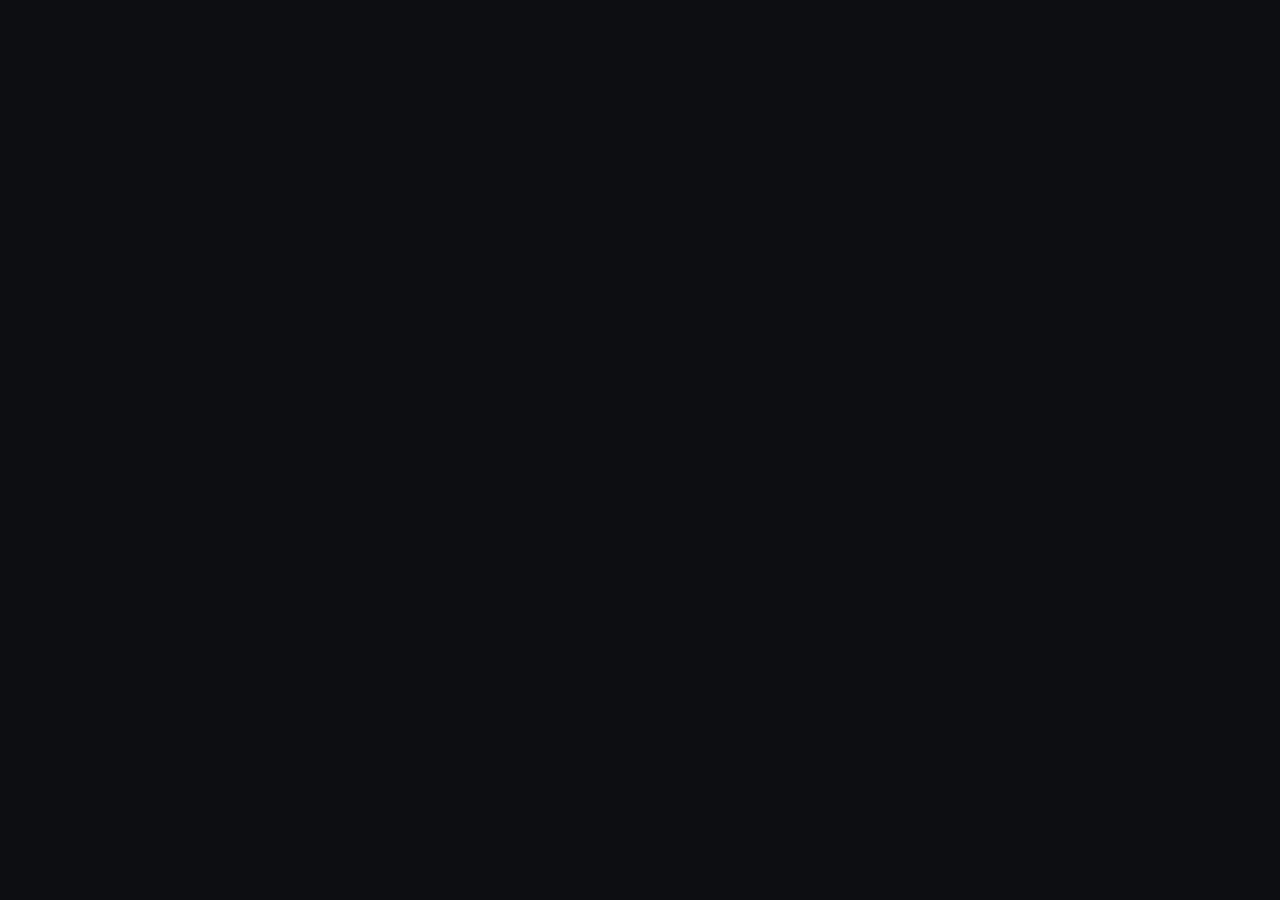
==== commit b4146921: "Rodapé com links para Política, Exclusão de Dados e Termos em páginas separadas Co-Authored-By: Clau" ====
--- a/index.html
+++ b/index.html
@@ -246,201 +246,6 @@
     
     
     <div id="root"></div>
-<style>
-#legal{background:hsl(var(--background));color:hsl(var(--foreground));border-top:1px solid hsl(var(--border));font-family:Inter,system-ui,sans-serif;font-size:15px;line-height:1.7;padding:56px 16px 72px}
-#legal .bl-wrap{max-width:720px;margin:0 auto}
-#legal .bl-nav{display:flex;flex-wrap:wrap;gap:8px 24px;justify-content:center;margin-bottom:40px}
-#legal a{color:hsl(var(--primary));text-underline-offset:3px}
-#legal .bl-nav a{color:hsl(var(--muted-foreground));text-decoration:none;font-size:14px}
-#legal .bl-nav a:hover{color:hsl(var(--foreground))}
-#legal .bl-sec{scroll-margin-top:24px;padding:32px 0;border-top:1px solid hsl(var(--border))}
-#legal .bl-h{font-size:26px;line-height:1.25;margin:0 0 8px;font-weight:700}
-#legal h3{font-size:17px;margin:28px 0 8px;font-weight:600}
-#legal h3+h3,#legal .box h3{margin-top:16px}
-#legal p,#legal li{color:hsl(var(--muted-foreground))}
-#legal strong,#legal em{color:hsl(var(--foreground))}
-#legal ul{list-style:disc;padding-left:22px;margin:8px 0}#legal ol{list-style:decimal;padding-left:22px;margin:8px 0}#legal li{margin-bottom:6px}
-#legal .bl-meta{font-size:13px;margin:0 0 20px}
-#legal .box{background:hsl(var(--card));border:1px solid hsl(var(--border));border-radius:12px;padding:16px 20px;margin:16px 0}
-#legal .bl-end{text-align:center;font-size:13px;color:hsl(var(--muted-foreground));border-top:1px solid hsl(var(--border));padding-top:24px;margin-top:8px}
-</style>
-<div id="legal"><div class="bl-wrap">
-<nav class="bl-nav" aria-label="Informações legais"><a href="#politica-de-privacidade">Política de Privacidade</a><a href="#exclusao-de-dados">Exclusão de Dados</a><a href="#termos-de-uso">Termos de Uso</a></nav>
-<section id="politica-de-privacidade" class="bl-sec"><h2 class="bl-h">Política de Privacidade</h2><p class="bl-meta">Última atualização: 15 de novembro de 2026</p>
-
-<p>Esta Política explica como a Brand Legacy trata dados pessoais no site e no aplicativo integrado ao Facebook e ao Instagram (“App”), conforme a Lei Geral de Proteção de Dados (Lei nº 13.709/2018, “LGPD”).</p>
-
-<h3>1. Responsável pelo tratamento (controlador)</h3>
-<div class="box">
-<p><strong>Brand Legacy</strong><br>
-CNPJ: 55.392.656/0001-99<br>
-E-mail do responsável e encarregado (DPO): <a href="mailto:ricardo.castro@brandlegacy.com.br">ricardo.castro@brandlegacy.com.br</a></p>
-</div>
-
-<h3>2. Dados que coletamos</h3>
-<h3>2.1 Dados recebidos do Facebook e do Instagram pelo App</h3>
-<p>Quando você entra com o Facebook e autoriza o App, recebemos somente os dados liberados pelas permissões que você aceitou, que podem incluir:</p>
-<ul>
-<li>nome, ID de usuário e foto do perfil do Facebook;</li>
-<li>endereço de e-mail associado à conta (se você autorizar);</li>
-<li>páginas do Facebook e contas profissionais do Instagram que você administra: nome, ID, foto e categoria;</li>
-<li>publicações, comentários, mensagens diretas e métricas (insights) dessas páginas e contas;</li>
-<li>dados de contas de anúncios e de campanhas, quando você autorizar;</li>
-<li>tokens de acesso gerados pela Meta para que o App funcione.</li>
-</ul>
-<p>Não recebemos nem armazenamos a sua senha do Facebook ou do Instagram.</p>
-<h3>2.2 Dados que você informa</h3>
-<p>Nome, e-mail, telefone, empresa e o conteúdo das mensagens que você nos envia por e-mail, formulário ou pelo chat do site.</p>
-<h3>2.3 Dados de navegação</h3>
-<p>Endereço IP, data e hora de acesso, navegador e páginas visitadas, registrados automaticamente pelo servidor por motivos de segurança, como determina o Marco Civil da Internet (Lei nº 12.965/2014).</p>
-
-<h3>3. Para que usamos os dados</h3>
-<ul>
-<li>autenticar você e conectar suas páginas e contas ao App;</li>
-<li>publicar e agendar conteúdos, responder comentários e mensagens e gerar relatórios de desempenho, quando você ou sua empresa nos contratar;</li>
-<li>gerenciar campanhas de anúncios autorizadas;</li>
-<li>prestar suporte e responder solicitações;</li>
-<li>cumprir obrigações legais e garantir a segurança do serviço.</li>
-</ul>
-<p>Não vendemos dados pessoais. Também não usamos dados recebidos da Meta para criar perfis de publicidade de terceiros nem para nenhuma finalidade incompatível com as que estão acima.</p>
-
-<h3>4. Bases legais (art. 7º da LGPD)</h3>
-<ul>
-<li><strong>Consentimento</strong>: autorização dada no login com o Facebook e Instagram;</li>
-<li><strong>Execução de contrato</strong>: prestação dos serviços contratados;</li>
-<li><strong>Cumprimento de obrigação legal</strong>: guarda de registros de acesso, entre outras;</li>
-<li><strong>Legítimo interesse</strong>: segurança e melhoria do serviço, respeitados os seus direitos.</li>
-</ul>
-
-<h3>5. Com quem compartilhamos</h3>
-<ul>
-<li><strong>Meta Platforms</strong> (Facebook/Instagram), para executar as ações que você autorizou nas plataformas;</li>
-<li><strong>fornecedores de infraestrutura</strong> (hospedagem, servidores e e-mail), que tratam os dados somente em nosso nome e sob obrigação de confidencialidade;</li>
-<li><strong>a empresa cliente</strong> à qual a página ou conta pertence, no caso de relatórios de desempenho;</li>
-<li><strong>autoridades públicas</strong>, quando houver obrigação legal ou ordem judicial.</li>
-</ul>
-<p>Alguns fornecedores podem armazenar dados fora do Brasil. Nesse caso, a transferência segue os arts. 33 a 36 da LGPD.</p>
-
-<h3>6. Por quanto tempo guardamos</h3>
-<ul>
-<li><strong>Dados recebidos da Meta</strong>: enquanto o App estiver autorizado e o serviço estiver ativo. Depois da revogação do acesso ou de um pedido de exclusão, são apagados em até 30 dias;</li>
-<li><strong>Tokens de acesso</strong>: apagados assim que o acesso é revogado ou quando expiram;</li>
-<li><strong>Registros de acesso ao site</strong>: 6 meses, como exige o art. 15 do Marco Civil da Internet;</li>
-<li><strong>Dados de contato e contratos</strong>: durante a relação comercial e pelos prazos legais (fiscais, por exemplo) que se aplicarem depois dela.</li>
-</ul>
-
-<h3>7. Cookies</h3>
-<p>Este site usa apenas cookies estritamente necessários ao funcionamento. Não usamos Meta Pixel, Google Analytics nem cookies de publicidade. Se isso mudar, esta Política será atualizada e um aviso de cookies será exibido para pedir o seu consentimento.</p>
-
-<h3>8. Segurança</h3>
-<p>Usamos conexão criptografada (HTTPS), controle de acesso restrito e armazenamento seguro de tokens. Também adotamos medidas técnicas e administrativas razoáveis para proteger os dados contra acesso não autorizado, perda ou alteração.</p>
-
-<h3>9. Seus direitos (art. 18 da LGPD)</h3>
-<p>Você pode pedir a qualquer momento:</p>
-<ul>
-<li>confirmação de que tratamos seus dados e acesso a eles;</li>
-<li>correção de dados incompletos, inexatos ou desatualizados;</li>
-<li>anonimização, bloqueio ou eliminação de dados desnecessários ou excessivos;</li>
-<li>portabilidade dos dados;</li>
-<li>eliminação dos dados tratados com base no seu consentimento;</li>
-<li>informação sobre com quem compartilhamos seus dados;</li>
-<li>revogação do consentimento.</li>
-</ul>
-<p>Para exercer esses direitos, escreva para <a href="mailto:ricardo.castro@brandlegacy.com.br">ricardo.castro@brandlegacy.com.br</a>. Respondemos em até 15 dias. Você também pode reclamar à Autoridade Nacional de Proteção de Dados (ANPD).</p>
-
-<h3>10. Como pedir a exclusão dos dados</h3>
-<p>Envie um e-mail para <a href="mailto:ricardo.castro@brandlegacy.com.br">ricardo.castro@brandlegacy.com.br</a> ou siga as instruções da página <a href="#exclusao-de-dados">Exclusão de Dados</a>. Você também pode remover o App direto no Facebook ou no Instagram, em <em>Configurações › Apps e sites › Remover</em>.</p>
-
-<h3>11. Crianças e adolescentes</h3>
-<p>O App não se destina a menores de 18 anos e não coleta intencionalmente dados de crianças ou adolescentes.</p>
-
-<h3>12. Alterações</h3>
-<p>Podemos atualizar esta Política. A data no topo da página indica a última versão. Mudanças relevantes serão comunicadas por e-mail ou por aviso no site.</p></section><section id="exclusao-de-dados" class="bl-sec"><h2 class="bl-h">Exclusão de Dados</h2><p class="bl-meta">Última atualização: 15 de novembro de 2026</p>
-
-<p>Você pode pedir a exclusão de todos os dados que o aplicativo da Brand Legacy (“App”) recebeu do Facebook e do Instagram, além de outros dados pessoais que tenhamos sobre você. Esse direito está previsto no art. 18 da LGPD.</p>
-
-<h3>Opção 1: pedir a exclusão por e-mail</h3>
-<div class="box">
-<p>Envie um e-mail para <a href="mailto:ricardo.castro@brandlegacy.com.br">ricardo.castro@brandlegacy.com.br</a> com o assunto <strong>“Exclusão de dados – App Meta”</strong> e informe:</p>
-<ol>
-<li>seu nome completo;</li>
-<li>o e-mail ou nome do perfil usado no Facebook/Instagram;</li>
-<li>o nome das páginas ou contas do Instagram conectadas ao App, se houver;</li>
-<li>se quer excluir <strong>todos</strong> os dados ou apenas uma parte.</li>
-</ol>
-</div>
-<p>Podemos pedir uma confirmação para verificar que o pedido foi feito pelo titular da conta. Assim evitamos exclusões indevidas.</p>
-
-<h3>Prazos</h3>
-<ul>
-<li><strong>Confirmação de recebimento</strong>: em até 2 dias úteis;</li>
-<li><strong>Resposta e conclusão da exclusão</strong>: em até 15 dias;</li>
-<li><strong>Remoção de cópias de segurança (backups)</strong>: em até 30 dias.</li>
-</ul>
-<p>Quando terminarmos, você receberá uma confirmação por e-mail. Só mantemos os dados que a lei nos obriga a guardar, como registros de acesso por 6 meses (Marco Civil da Internet) e documentos fiscais. Esses dados ficam bloqueados para qualquer outro uso.</p>
-
-<h3>Opção 2: remover o acesso do App no Facebook</h3>
-<ol>
-<li>Abra o Facebook e vá em <strong>Configurações e privacidade › Configurações</strong>;</li>
-<li>Acesse <strong>Apps e sites</strong> (às vezes aparece como “Integrações comerciais”);</li>
-<li>Encontre o App da <strong>Brand Legacy</strong> e clique em <strong>Remover</strong>;</li>
-<li>Se quiser, marque a opção para apagar também as publicações e atividades feitas pelo App.</li>
-</ol>
-
-<h3>Opção 3: remover o acesso do App no Instagram</h3>
-<ol>
-<li>No Instagram, abra seu perfil e toque em <strong>☰ › Configurações e privacidade</strong>;</li>
-<li>Acesse <strong>Permissões do site › Apps e sites</strong>;</li>
-<li>Em <strong>Ativos</strong>, selecione o App da <strong>Brand Legacy</strong> e toque em <strong>Remover</strong>.</li>
-</ol>
-
-<p>Quando você remove o App, ele perde o acesso aos seus dados na hora. Os dados que já recebemos são apagados em até 30 dias. Se preferir a exclusão imediata, mande também o e-mail da Opção 1.</p>
-
-<h3>Dúvidas</h3>
-<p>Escreva para <a href="mailto:ricardo.castro@brandlegacy.com.br">ricardo.castro@brandlegacy.com.br</a>. Para saber mais, leia a nossa <a href="#politica-de-privacidade">Política de Privacidade</a>.</p></section><section id="termos-de-uso" class="bl-sec"><h2 class="bl-h">Termos de Uso</h2><p class="bl-meta">Última atualização: 15 de novembro de 2026</p>
-
-<h3>1. Quem mantém o site</h3>
-<p>Este site e o aplicativo integrado ao Facebook e ao Instagram (“App”) são mantidos por <strong>Brand Legacy</strong>, CNPJ 55.392.656/0001-99. Contato: <a href="mailto:ricardo.castro@brandlegacy.com.br">ricardo.castro@brandlegacy.com.br</a>.</p>
-
-<h3>2. Para que serve</h3>
-<p>O site apresenta a Imersão Brand Legacy e reúne, no final da página, as informações legais (Política de Privacidade, Exclusão de Dados e estes Termos). O App permite que clientes e usuários autorizados conectem páginas do Facebook e contas profissionais do Instagram para gerenciar conteúdo, mensagens, comentários, métricas e campanhas de marketing digital.</p>
-
-<h3>3. Aceite</h3>
-<p>Ao usar o site ou o App, você concorda com estes Termos e com a <a href="#politica-de-privacidade">Política de Privacidade</a>. Se não concordar, não use o site nem o App.</p>
-
-<h3>4. Regras de uso</h3>
-<p>Ao usar o App, você se compromete a:</p>
-<ul>
-<li>ter 18 anos ou mais e poderes para administrar as páginas e contas que conectar;</li>
-<li>cumprir estes Termos, a legislação brasileira e os <a href="https://www.facebook.com/terms" rel="noopener" target="_blank">Termos</a> e as <a href="https://developers.facebook.com/terms" rel="noopener" target="_blank">Políticas da Plataforma Meta</a>;</li>
-<li>não publicar conteúdo ilegal, ofensivo, discriminatório, enganoso ou que viole direitos de terceiros;</li>
-<li>não enviar spam nem usar o App para coletar dados de terceiros sem autorização;</li>
-<li>não tentar burlar a segurança, fazer engenharia reversa ou atrapalhar o funcionamento do site ou do App;</li>
-<li>manter suas credenciais em sigilo.</li>
-</ul>
-
-<h3>5. Responsabilidades</h3>
-<ul>
-<li>A Brand Legacy se empenha para manter o site e o App disponíveis e seguros. Mesmo assim, não garante funcionamento ininterrupto nem livre de erros;</li>
-<li>O App depende das APIs da Meta. A Brand Legacy não responde por instabilidades, mudanças ou restrições impostas pela Meta;</li>
-<li>O usuário responde pelo conteúdo que publica e pelas ações que autoriza pelo App;</li>
-<li>A Brand Legacy não responde por danos indiretos causados por uso indevido do App ou por descumprimento destes Termos pelo usuário;</li>
-<li>Se estes Termos forem violados, a Brand Legacy pode suspender ou encerrar o acesso.</li>
-</ul>
-
-<h3>6. Propriedade intelectual</h3>
-<p>Marcas, textos, layout e software do site e do App pertencem à Brand Legacy ou são licenciados a ela. Eles não podem ser usados sem autorização. Facebook e Instagram são marcas da Meta Platforms, Inc.</p>
-
-<h3>7. Alterações</h3>
-<p>Estes Termos podem ser atualizados a qualquer momento. A versão em vigor é sempre a publicada nesta página, com a data de atualização no topo.</p>
-
-<h3>8. Lei aplicável e foro</h3>
-<p>Estes Termos seguem as leis da República Federativa do Brasil. Fica eleito o foro da comarca de São Paulo/SP para resolver qualquer controvérsia, ressalvado o direito do consumidor de propor ação no foro do seu domicílio (Código de Defesa do Consumidor).</p></section>
-<p class="bl-end"><strong>Brand Legacy</strong> · CNPJ 55.392.656/0001-99 · São Paulo/SP<br>Contato: <a href="mailto:ricardo.castro@brandlegacy.com.br">ricardo.castro@brandlegacy.com.br</a></p>
-</div></div>
-  <script>
-(function(){function go(){var id=location.hash.slice(1),el=id&&document.getElementById(id);if(el&&el.closest('#legal'))el.scrollIntoView()}
-window.addEventListener('load',function(){[400,1500,3000].forEach(function(t){setTimeout(go,t)})});window.addEventListener('hashchange',go)})();
-</script>
-</body>
+
+  </body>
 </html>
